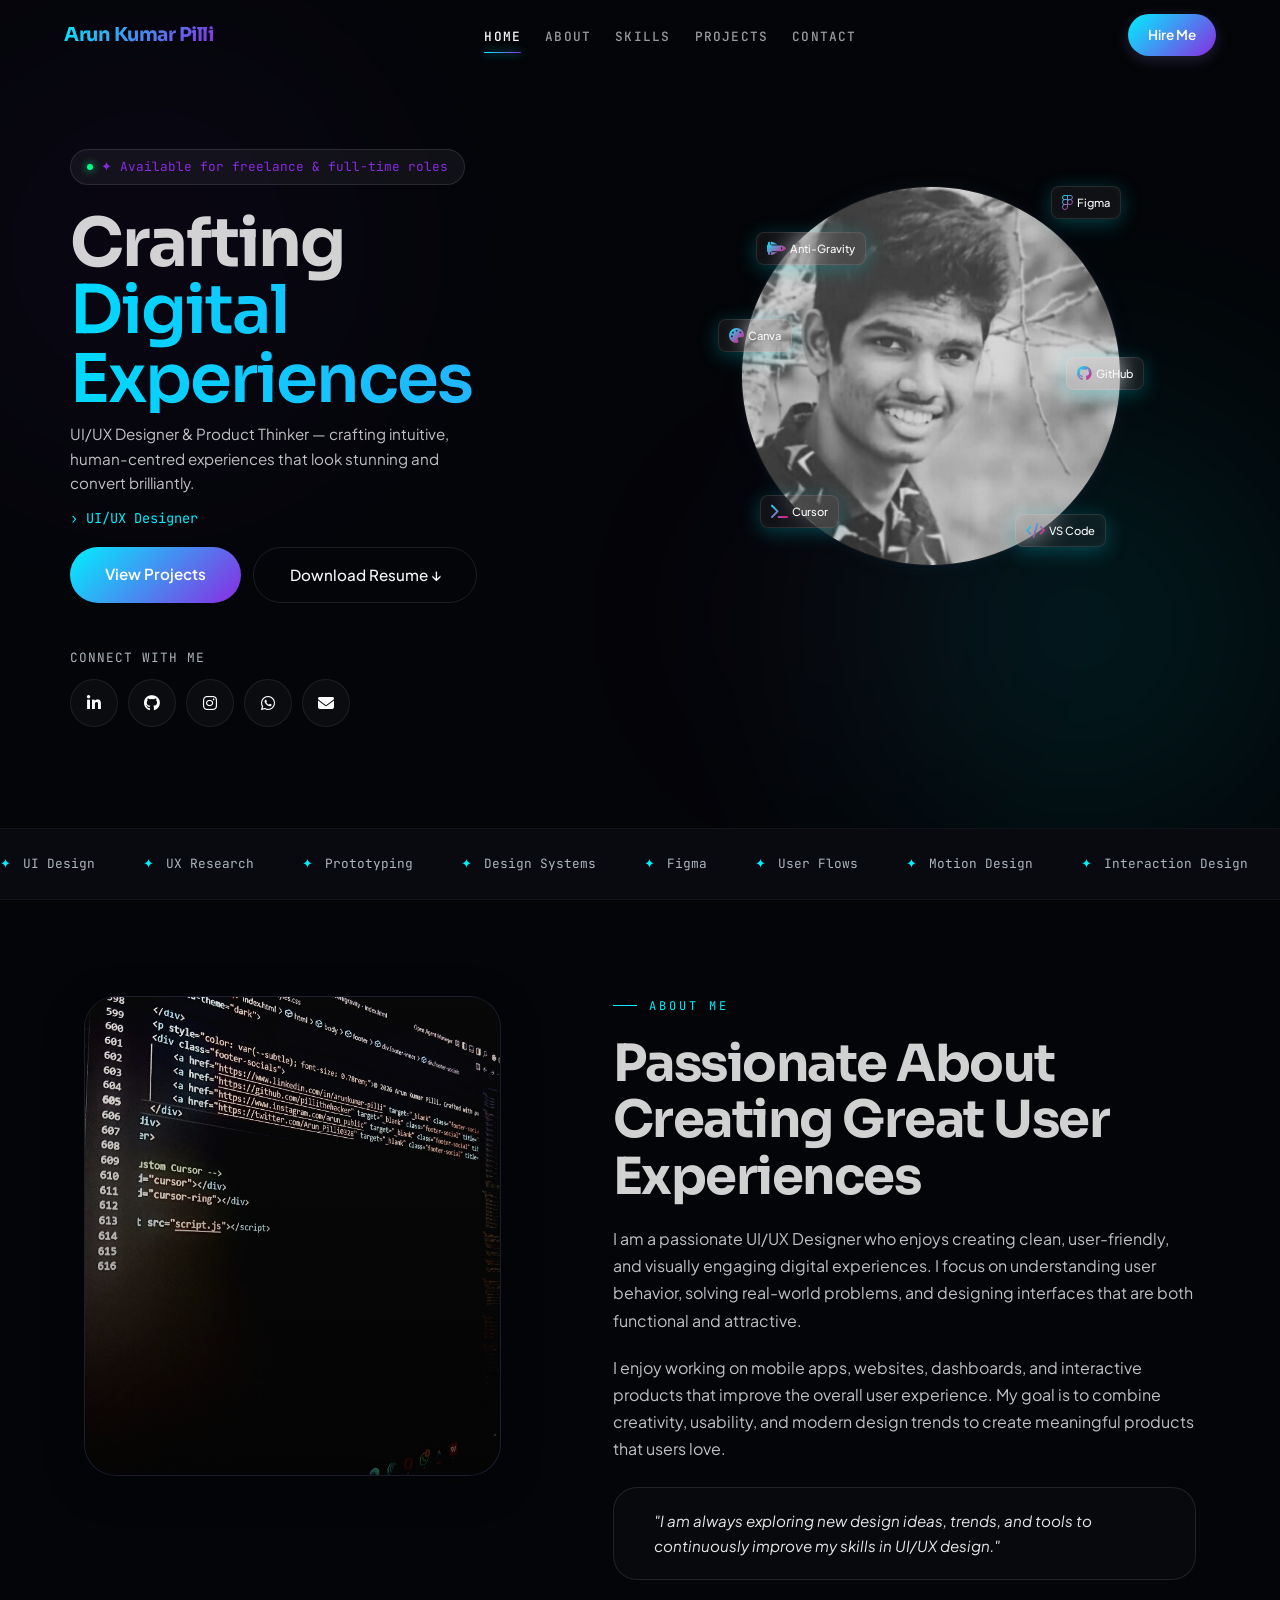
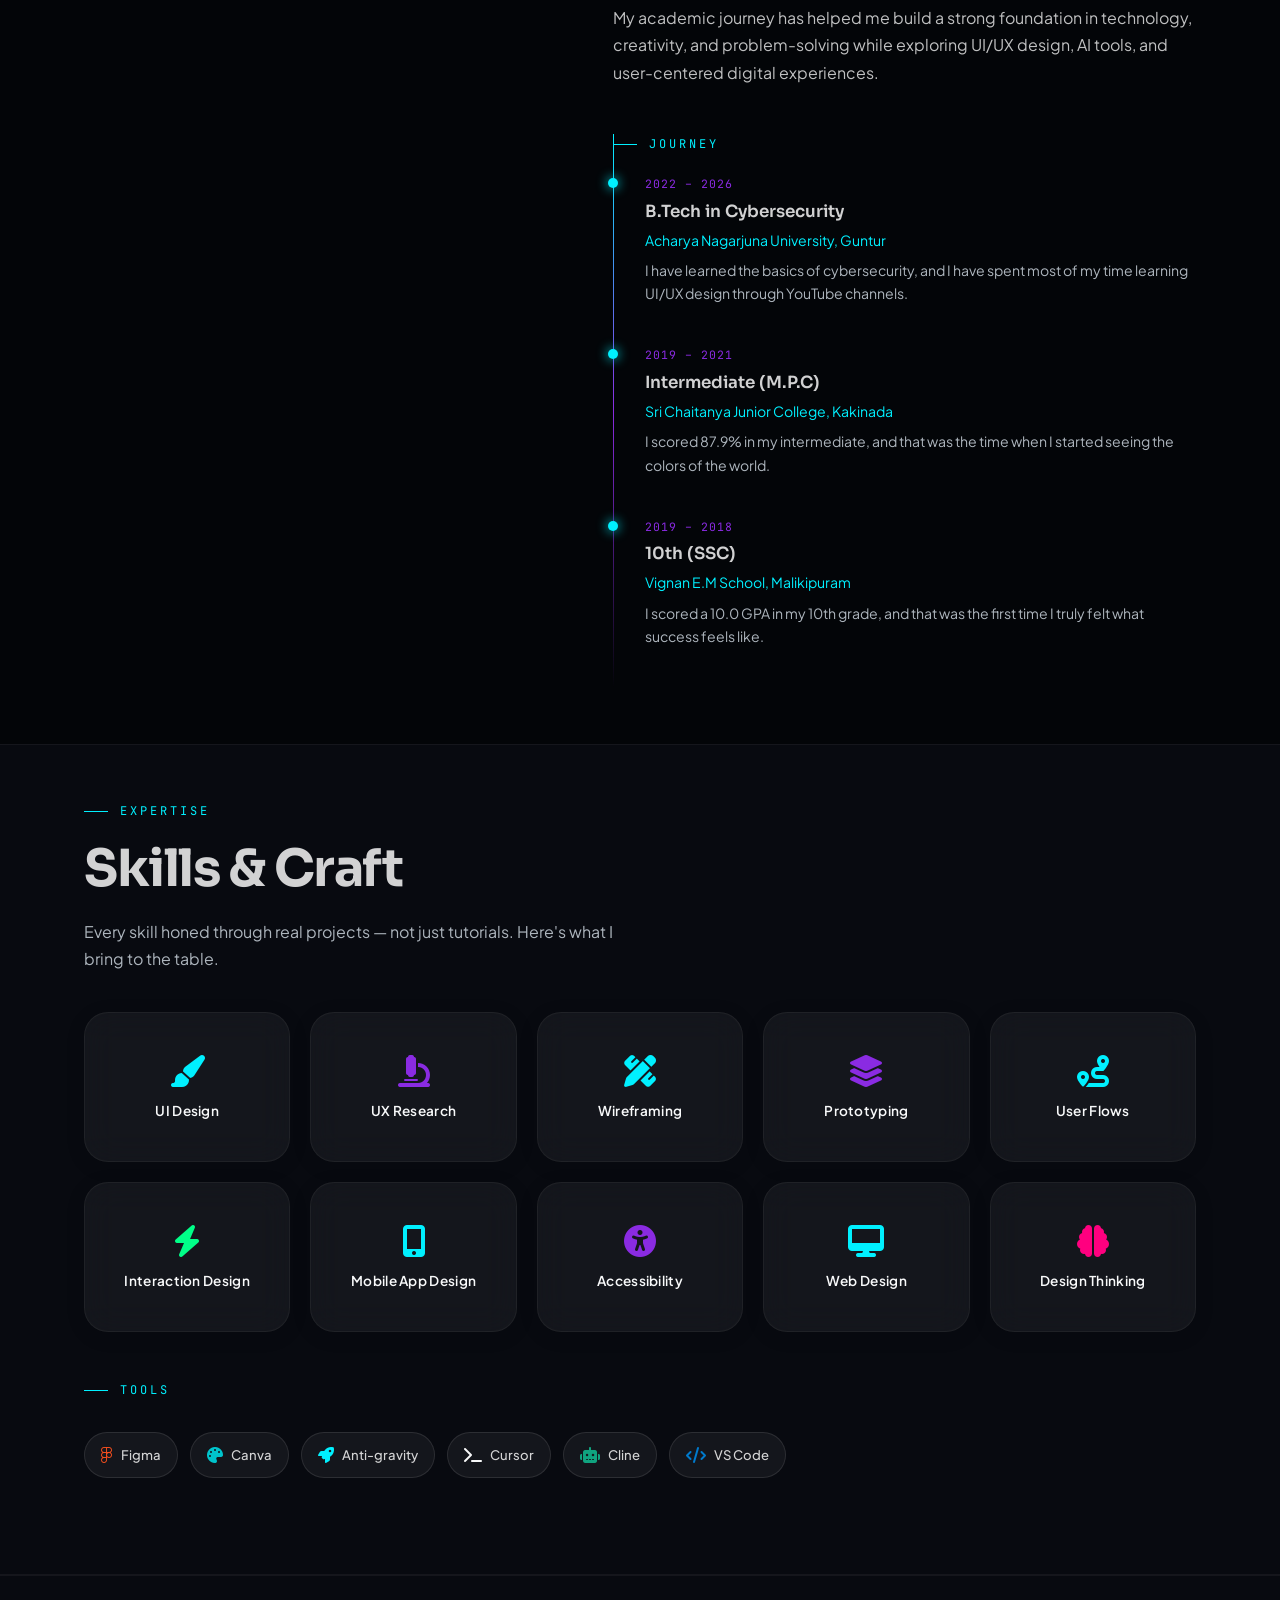
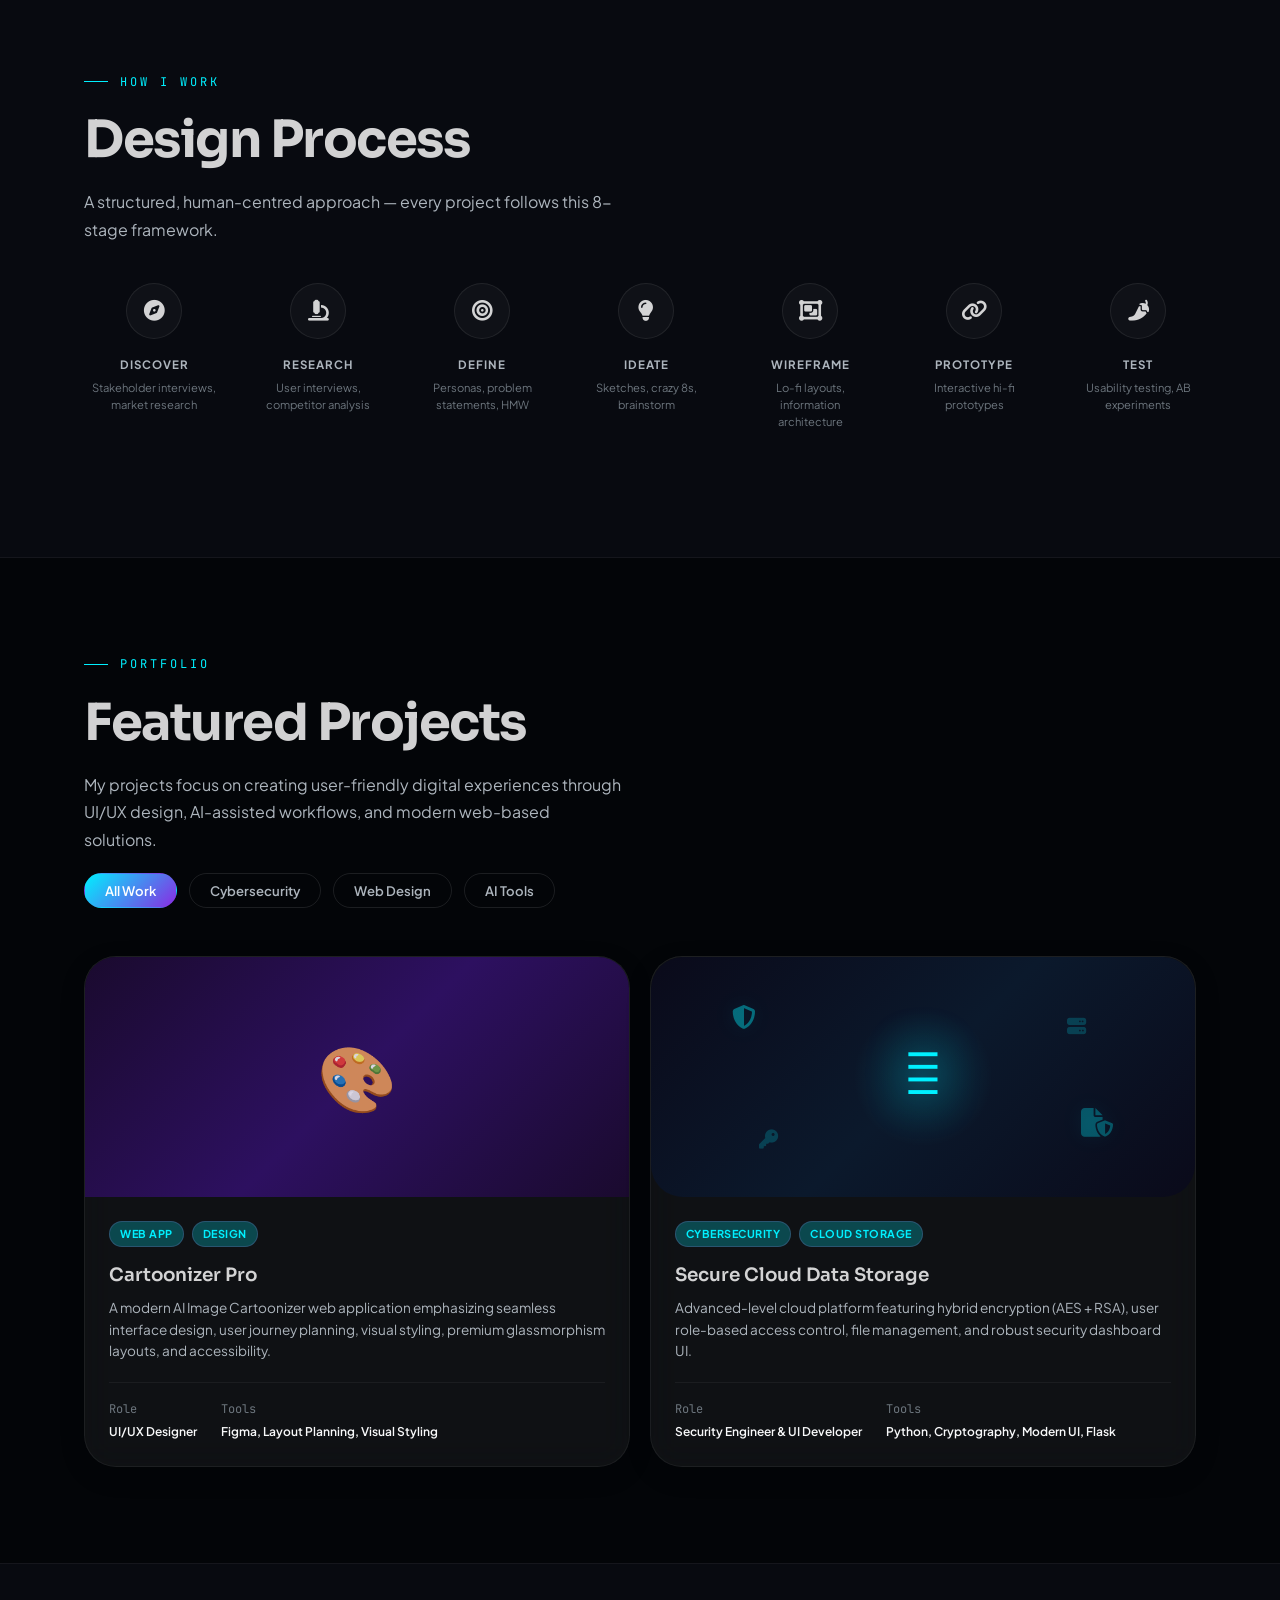
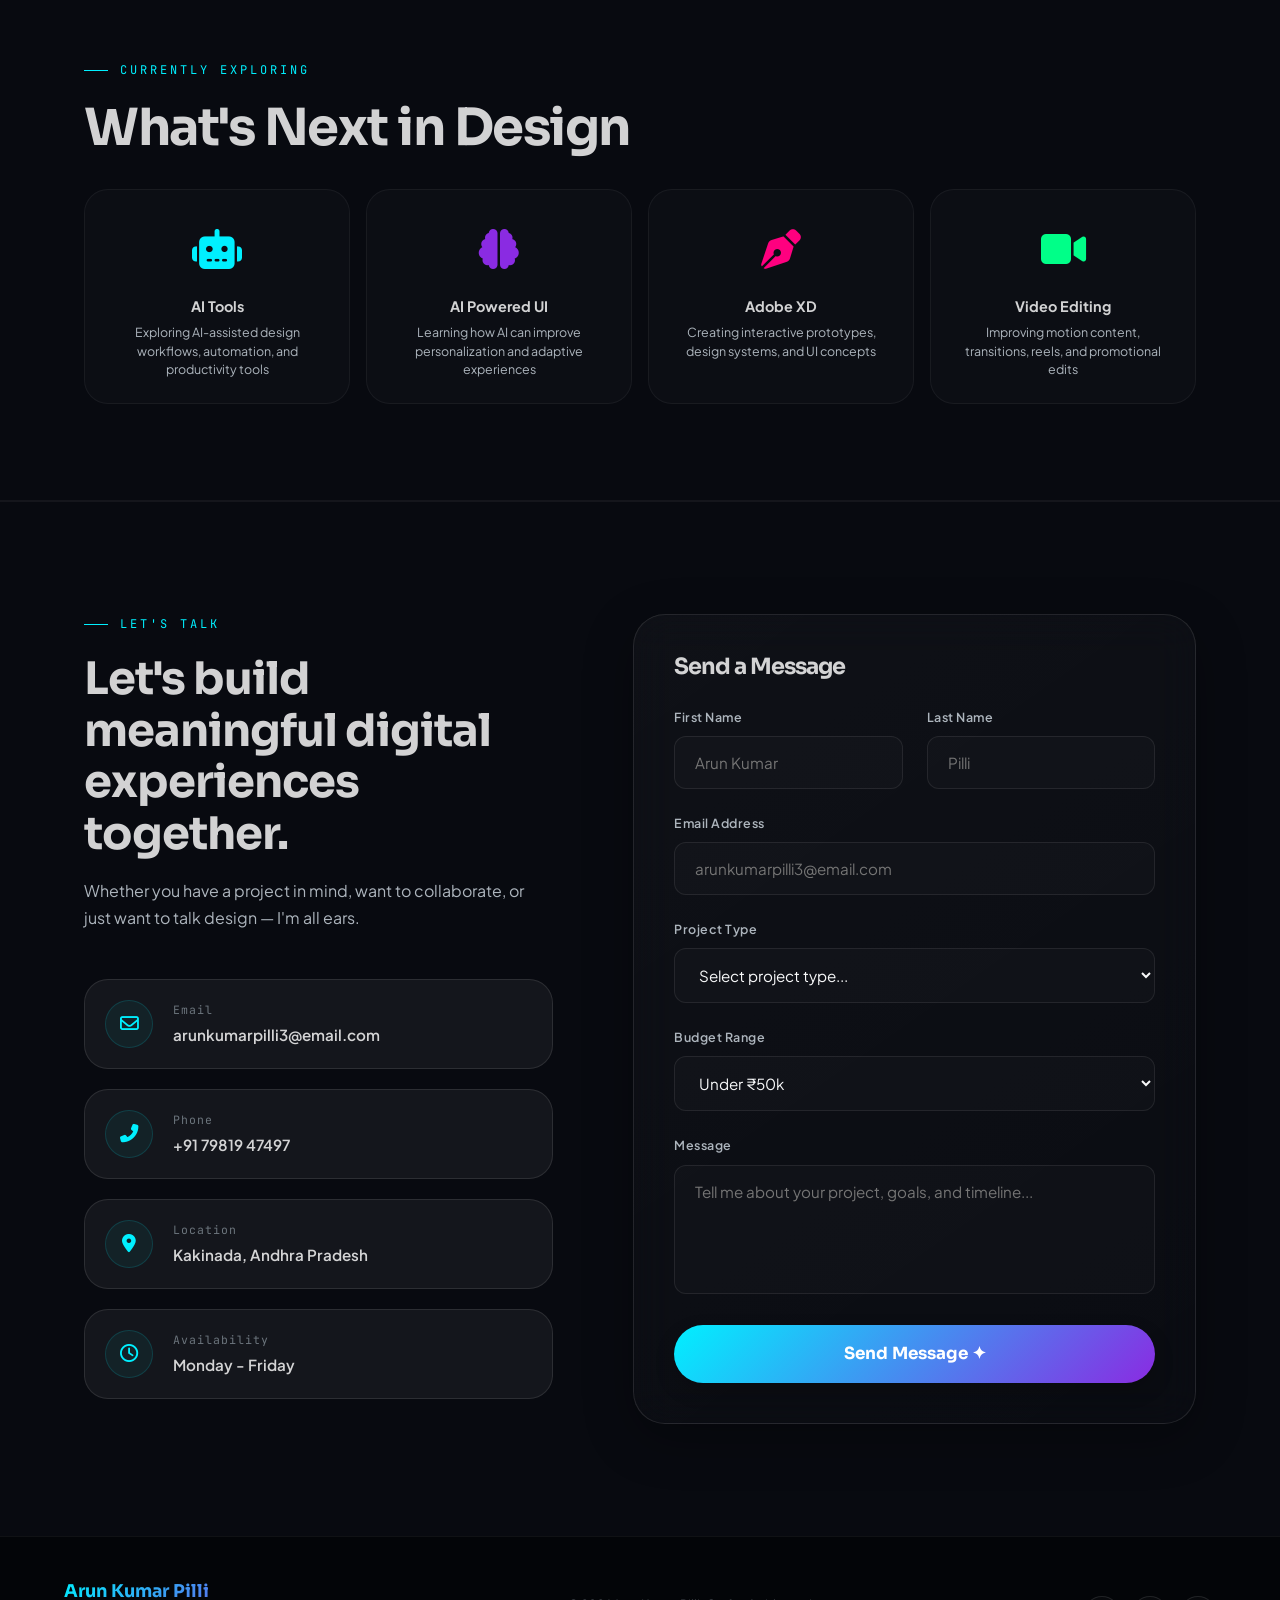
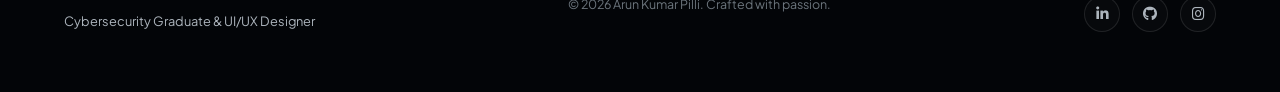
==== index.html @ bba7e8a7 "Updated portfolio mobile responsiveness" ====
<!DOCTYPE html>
<html lang="en" data-theme="dark">

<head>
    <meta charset="UTF-8">
    <meta name="viewport" content="width=device-width, initial-scale=1.0">
    <title>Arun Kumar Pilli — UI/UX Designer & Product Thinker</title>
    <link rel="preconnect" href="https://fonts.googleapis.com">
    <link rel="preconnect" href="https://fonts.gstatic.com" crossorigin>
    <link href="https://fonts.googleapis.com/css2?family=Plus+Jakarta+Sans:wght@300;400;500;600&family=JetBrains+Mono:wght@400;500;600&family=Sora:wght@400;500;600;700;800&display=swap" rel="stylesheet">
    <link rel="icon" type="image/svg+xml" href="data:image/svg+xml,<svg xmlns='http://www.w3.org/2000/svg' viewBox='0 0 100 100'><text y='80' font-family='sans-serif' font-size='80' font-weight='800' fill='%2300f0ff'>A</text></svg>">
    <link rel="stylesheet" href="https://cdnjs.cloudflare.com/ajax/libs/font-awesome/6.4.0/css/all.min.css">
    <link rel="stylesheet" href="styles.css">
</head>

<body>

    <!-- LOADER -->
    <div id="loader">
        <div
            style="font-family: var(--ff-head); font-size: 2.5rem; font-weight: 700; background: linear-gradient(135deg, #a78bfa, #06b6d4); -webkit-background-clip: text; -webkit-text-fill-color: transparent; background-clip: text;">
            AK</div>
        <div class="loader-bar">
            <div class="loader-fill"></div>
        </div>
        <div class="loader-text">Loading Portfolio...</div>
    </div>

    <!-- NAV -->
    <nav id="nav">
        <div class="nav-logo">Arun Kumar Pilli</div>
        <ul class="nav-links">
            <li><a href="#hero" class="active">Home</a></li>
            <li><a href="#about">About</a></li>
            <li><a href="#skills">Skills</a></li>
            <li><a href="#projects">Projects</a></li>
            <li><a href="#contact">Contact</a></li>
        </ul>
        <div class="nav-right">

            <a href="#contact" class="nav-hire">Hire Me</a>
            <div class="hamburger" id="hamburger" onclick="toggleMenu()">
                <span></span>
                <span></span>
                <span></span>
            </div>
        </div>
    </nav>

    <!-- MOBILE MENU -->
    <div class="mobile-menu" id="mobileMenu">
        <a href="#hero" onclick="toggleMenu()">Home</a>
        <a href="#about" onclick="toggleMenu()">About</a>
        <a href="#skills" onclick="toggleMenu()">Skills</a>
        <a href="#projects" onclick="toggleMenu()">Projects</a>
        <a href="#contact" onclick="toggleMenu()">Contact</a>
    </div>

    <!-- ════ HERO ════ -->
    <section class="hero" id="hero">
        <div class="hero-bg">
            <div class="blob blob1"></div>
            <div class="blob blob2"></div>
            <div class="blob blob3"></div>
            <div class="particles" id="particles"></div>
        </div>
        <div class="hero-inner">
            <div class="hero-text">
                <div class="hero-badge">✦ Available for freelance & full-time roles</div>
                <h1>
                    <div class="line"><span>Crafting</span></div>
                    <div class="line"><span class="grad-text">Digital Experiences</span></div>
                </h1>
                <p class="hero-sub">UI/UX Designer & Product Thinker — crafting intuitive, human-centred experiences
                    that look stunning and convert brilliantly.</p>
                <div class="type-wrap">› <span id="typed"></span></div>
                <div class="hero-btns">
                    <a href="#projects" class="btn-glow"><span>View Projects</span></a>
                    <a href="assets/images/resume.png" target="_blank" class="btn-outline">Download Resume ↓</a>
                </div>
            </div>
            <div class="hero-visual">
                <div class="hero-visual-container">
                    <div class="profile-circle">
                        <img src="assets/images/profile.jpeg" alt="Profile Image" class="profile-image">
                    </div>
                    <!-- Floating Icons -->
                    <div class="float-icon float-canva"><i class="fas fa-palette"></i> <span>Canva</span></div>
                    <div class="float-icon float-anti"><i class="fas fa-space-shuttle"></i> <span>Anti-Gravity</span></div>
                    <div class="float-icon float-vscode"><i class="fas fa-code"></i> <span>VS Code</span></div>
                    <div class="float-icon float-github"><i class="fab fa-github"></i> <span>GitHub</span></div>
                    <!-- Moved Figma/Cursor to bottom of visual tree to appear top level -->
                    <div class="float-icon float-figma"><i class="fab fa-figma"></i> <span>Figma</span></div>
                    <div class="float-icon float-cursor"><i class="fas fa-terminal"></i> <span>Cursor</span></div>
                </div>
            </div>
            <div class="social-section">
                <span class="social-label">Connect With Me</span>
                <div class="hero-socials">
                    <a href="https://www.linkedin.com/in/arunkumar-pilli" class="social-icon" target="_blank" data-tooltip="LinkedIn"><i class="fab fa-linkedin-in"></i></a>
                    <a href="https://github.com/pillithehacker" class="social-icon" target="_blank" data-tooltip="GitHub"><i class="fab fa-github"></i></a>
                    <a href="https://www.instagram.com/arun_public" class="social-icon" target="_blank" data-tooltip="Instagram"><i class="fab fa-instagram"></i></a>
                    <a href="https://wa.me/917981947497" class="social-icon" target="_blank" data-tooltip="WhatsApp"><i class="fab fa-whatsapp"></i></a>
                    <a href="mailto:arunkumarpilli3@email.com" class="social-icon" data-tooltip="Email"><i class="fas fa-envelope"></i></a>
                </div>
            </div>
        </div>
    </section>

    <!-- MARQUEE -->
    <div class="marquee-wrap">
        <div class="marquee-track">
            <div class="marquee-item"><span>✦</span> UI Design</div>
            <div class="marquee-item"><span>✦</span> UX Research</div>
            <div class="marquee-item"><span>✦</span> Prototyping</div>
            <div class="marquee-item"><span>✦</span> Design Systems</div>
            <div class="marquee-item"><span>✦</span> Figma</div>
            <div class="marquee-item"><span>✦</span> User Flows</div>
            <div class="marquee-item"><span>✦</span> Motion Design</div>
            <div class="marquee-item"><span>✦</span> Interaction Design</div>
            <div class="marquee-item"><span>✦</span> Accessibility</div>
            <div class="marquee-item"><span>✦</span> Mobile App Design</div>
            <div class="marquee-item"><span>✦</span> UI Design</div>
            <div class="marquee-item"><span>✦</span> UX Research</div>
            <div class="marquee-item"><span>✦</span> Prototyping</div>
            <div class="marquee-item"><span>✦</span> Design Systems</div>
            <div class="marquee-item"><span>✦</span> Figma</div>
            <div class="marquee-item"><span>✦</span> User Flows</div>
            <div class="marquee-item"><span>✦</span> Motion Design</div>
            <div class="marquee-item"><span>✦</span> Interaction Design</div>
            <div class="marquee-item"><span>✦</span> Accessibility</div>
            <div class="marquee-item"><span>✦</span> Mobile App Design</div>
        </div>
    </div>

    <!-- ════ ABOUT ════ -->
    <section id="about">
        <div class="section">
            <div class="about-grid reveal">
                <div class="about-image-card">
                    <img src="assets/images/profile-picture-2.jpeg" alt="Coding Workspace" class="about-profile-image">
                </div>
                <div class="about-content">
                    <div class="section-label">About Me</div>
                    <h2 class="section-title">Passionate About Creating Great User Experiences</h2>
                    <p class="about-text">I am a passionate UI/UX Designer who enjoys creating clean, user-friendly, and
                        visually engaging digital experiences. I focus on understanding user behavior, solving
                        real-world problems, and designing interfaces that are both functional and attractive.</p>
                    <p class="about-text">I enjoy working on mobile apps, websites, dashboards, and interactive products
                        that improve the overall user experience. My goal is to combine creativity, usability, and
                        modern design trends to create meaningful products that users love.</p>
                    <div class="philosophy-card">
                        <p>"I am always exploring new design ideas, trends, and tools to continuously improve my skills
                            in UI/UX design."</p>
                    </div>
                    <p class="about-text">My academic journey has helped me build a strong foundation in technology,
                        creativity, and problem-solving while exploring UI/UX design, AI tools, and user-centered
                        digital experiences.</p>

                    <div class="timeline reveal">
                        <div class="section-label" style="margin-top: 2.5rem">Journey</div>
                        <div class="tl-item">
                            <div class="tl-dot"></div>
                            <div class="tl-year">2022 – 2026</div>
                            <div class="tl-title">B.Tech in Cybersecurity</div>
                            <div class="tl-place">Acharya Nagarjuna University, Guntur</div>
                            <div class="tl-desc">I have learned the basics of cybersecurity, and I have spent most of my
                                time learning UI/UX design through YouTube channels.</div>
                        </div>
                        <div class="tl-item">
                            <div class="tl-dot"></div>
                            <div class="tl-year">2019 – 2021</div>
                            <div class="tl-title">Intermediate (M.P.C)</div>
                            <div class="tl-place">Sri Chaitanya Junior College, Kakinada</div>
                            <div class="tl-desc">I scored 87.9% in my intermediate, and that was the time when I started
                                seeing the colors of the world.</div>
                        </div>
                        <div class="tl-item">
                            <div class="tl-dot"></div>
                            <div class="tl-year">2019 – 2018</div>
                            <div class="tl-title">10th (SSC)</div>
                            <div class="tl-place">Vignan E.M School, Malikipuram</div>
                            <div class="tl-desc">I scored a 10.0 GPA in my 10th grade, and that was the first time I
                                truly felt what success feels like.</div>
                        </div>
                    </div>
                </div>
            </div>
        </div>
    </section>



    <!-- ════ SKILLS ════ -->
    <div class="skills-bg" id="skills">
        <div class="section">
            <div class="reveal">
                <div class="section-label">Expertise</div>
                <h2 class="section-title">Skills & Craft</h2>
                <p class="section-desc">Every skill honed through real projects — not just tutorials. Here's what I
                    bring to the table.</p>
            </div>
            <div class="skills-grid reveal">
                <div class="skill-card">
                    <div class="skill-icon"><i class="fas fa-paint-brush" style="color: var(--a1);"></i></div>
                    <div class="skill-name">UI Design</div>
                </div>
                <div class="skill-card">
                    <div class="skill-icon"><i class="fas fa-microscope" style="color: var(--a2);"></i></div>
                    <div class="skill-name">UX Research</div>
                </div>
                <div class="skill-card">
                    <div class="skill-icon"><i class="fas fa-pencil-ruler" style="color: var(--a1);"></i></div>
                    <div class="skill-name">Wireframing</div>
                </div>
                <div class="skill-card">
                    <div class="skill-icon"><i class="fas fa-layer-group" style="color: var(--a2);"></i></div>
                    <div class="skill-name">Prototyping</div>
                </div>
                <div class="skill-card">
                    <div class="skill-icon"><i class="fas fa-route" style="color: var(--a1);"></i></div>
                    <div class="skill-name">User Flows</div>
                </div>
                <div class="skill-card">
                    <div class="skill-icon"><i class="fas fa-bolt" style="color: var(--a4);"></i></div>
                    <div class="skill-name">Interaction Design</div>
                </div>
                <div class="skill-card">
                    <div class="skill-icon"><i class="fas fa-mobile-alt" style="color: var(--a1);"></i></div>
                    <div class="skill-name">Mobile App Design</div>
                </div>
                <div class="skill-card">
                    <div class="skill-icon"><i class="fas fa-universal-access" style="color: var(--a2);"></i></div>
                    <div class="skill-name">Accessibility</div>
                </div>
                <div class="skill-card">
                    <div class="skill-icon"><i class="fas fa-desktop" style="color: var(--a1);"></i></div>
                    <div class="skill-name">Web Design</div>
                </div>
                <div class="skill-card">
                    <div class="skill-icon"><i class="fas fa-brain" style="color: var(--a3);"></i></div>
                    <div class="skill-name">Design Thinking</div>
                </div>
            </div>

            <div class="reveal" style="margin-top: 3rem;">
                <div class="section-label">Tools</div>
                <div class="tools-grid">
                    <div class="tool-pill"><span class="tool-icon"><i class="fab fa-figma" style="color:#F24E1E;"></i></span> Figma</div>
                    <div class="tool-pill"><span class="tool-icon"><i class="fas fa-palette" style="color:#00C4CC;"></i></span> Canva</div>
                    <div class="tool-pill"><span class="tool-icon"><i class="fas fa-rocket" style="color:var(--a1);"></i></span> Anti-gravity</div>
                    <div class="tool-pill"><span class="tool-icon"><i class="fas fa-terminal" style="color:var(--text);"></i></span> Cursor</div>
                    <div class="tool-pill"><span class="tool-icon"><i class="fas fa-robot" style="color:#10a37f;"></i></span> Cline</div>
                    <div class="tool-pill"><span class="tool-icon"><i class="fas fa-code" style="color:#007ACC;"></i></span> VS Code</div>
                </div>
            </div>
        </div>
    </div>

    <!-- ════ PROCESS ════ -->
    <div style="background: var(--bg2); border-top: 1px solid var(--border); border-bottom: 1px solid var(--border);">
        <div class="section">
            <div class="reveal">
                <div class="section-label">How I Work</div>
                <h2 class="section-title">Design Process</h2>
                <p class="section-desc">A structured, human-centred approach — every project follows this 8-stage
                    framework.</p>
            </div>
            <div class="process-steps reveal">
                <div class="process-step">
                    <div class="step-num"><i class="fas fa-compass"></i></div>
                    <div class="step-label">Discover</div>
                    <div class="step-desc">Stakeholder interviews, market research</div>
                </div>
                <div class="process-step">
                    <div class="step-num"><i class="fas fa-microscope"></i></div>
                    <div class="step-label">Research</div>
                    <div class="step-desc">User interviews, competitor analysis</div>
                </div>
                <div class="process-step">
                    <div class="step-num"><i class="fas fa-bullseye"></i></div>
                    <div class="step-label">Define</div>
                    <div class="step-desc">Personas, problem statements, HMW</div>
                </div>
                <div class="process-step">
                    <div class="step-num"><i class="fas fa-lightbulb"></i></div>
                    <div class="step-label">Ideate</div>
                    <div class="step-desc">Sketches, crazy 8s, brainstorm</div>
                </div>
                <div class="process-step">
                    <div class="step-num"><i class="fas fa-object-group"></i></div>
                    <div class="step-label">Wireframe</div>
                    <div class="step-desc">Lo-fi layouts, information architecture</div>
                </div>
                <div class="process-step">
                    <div class="step-num"><i class="fas fa-link"></i></div>
                    <div class="step-label">Prototype</div>
                    <div class="step-desc">Interactive hi-fi prototypes</div>
                </div>
                <div class="process-step">
                    <div class="step-num"><i class="fas fa-shield-check" style="font-family: 'Font Awesome 6 Free'; font-weight: 900;">&#xf816;</i></div>
                    <div class="step-label">Test</div>
                    <div class="step-desc">Usability testing, AB experiments</div>
                </div>
                <div class="process-step">
                    <div class="step-num"><i class="fas fa-rocket"></i></div>
                    <div class="step-label">Deliver</div>
                    <div class="step-desc">Developer handoff, design QA</div>
                </div>
            </div>
        </div>
    </div>

    <!-- ════ PROJECTS ════ -->
    <section id="projects">
        <div class="section">
            <div class="reveal">
                <div class="section-label">Portfolio</div>
                <h2 class="section-title">Featured Projects</h2>
                <p class="section-desc">My projects focus on creating user-friendly digital experiences through UI/UX
                    design, AI-assisted workflows, and modern web-based solutions.</p>
            </div>
            <div class="projects-filter reveal">
                <button class="filter-btn active" onclick="filterProj(this,'all')">All Work</button>
                <button class="filter-btn" onclick="filterProj(this,'cybersecurity')">Cybersecurity</button>
                <button class="filter-btn" onclick="filterProj(this,'web')">Web Design</button>
                <button class="filter-btn" onclick="filterProj(this,'ai')">AI Tools</button>
            </div>
            <div class="projects-masonry reveal">
                <!-- Cartoonizer Pro -->
                <div class="proj-card col-6" data-cat="ai">
                    <div class="proj-thumb">
                        <div class="proj-thumb-bg" style="background: linear-gradient(135deg, #1a0a2e, #2d1060, #1a0a2e)">🎨</div>
                        <div class="proj-overlay">
                            <div class="proj-overlay-btns">
                                <a href="https://cartoonizer-pro.vercel.app" target="_blank" class="proj-overlay-btn">Live Demo ↗</a>
                                <a href="https://github.com/pillithehacker/cartoonizer-pro" target="_blank" class="proj-overlay-btn"><i class="fab fa-github"></i> GitHub Repo</a>
                            </div>
                        </div>
                    </div>
                    <div class="proj-body">
                        <div class="proj-cats"><span class="proj-cat">Web App</span><span class="proj-cat">Design</span></div>
                        <div class="proj-title">Cartoonizer Pro</div>
                        <p class="proj-desc">A modern AI Image Cartoonizer web application emphasizing seamless interface design, user journey planning, visual styling, premium glassmorphism layouts, and accessibility.</p>
                        <div class="proj-meta">
                            <div class="proj-meta-item"><span>Role</span><strong>UI/UX Designer</strong></div>
                            <div class="proj-meta-item"><span>Tools</span><strong>Figma, Layout Planning, Visual Styling</strong></div>
                        </div>
                    </div>
                </div>

                <!-- Secure Cloud Data Storage -->
                <div class="proj-card col-6" data-cat="cybersecurity">
                    <div class="proj-thumb">
                        <div class="proj-thumb-bg" style="background: linear-gradient(135deg, #0a0a1a, #0b192c, #0a0a1a); padding: 1.5rem; display: flex; align-items: center; justify-content: center; position: relative; overflow: hidden; border-radius: var(--rL);">
                            <div style="position: relative; z-index: 2; font-size: 3.5rem; color: #00f0ff; filter: drop-shadow(0 0 20px rgba(0, 240, 255, 0.5)); transform: translateY(-5px);"><i class="fas fa-cloud-lock" style="font-family: 'Font Awesome 6 Free'; font-weight: 900;"></i>&#xf023;</div>
                            <i class="fas fa-shield-halved" style="position: absolute; top: 20%; left: 15%; font-size: 1.5rem; color: rgba(0, 240, 255, 0.4); filter: drop-shadow(0 0 10px rgba(0, 240, 255, 0.2));"></i>
                            <i class="fas fa-file-shield" style="position: absolute; bottom: 25%; right: 15%; font-size: 1.8rem; color: rgba(0, 240, 255, 0.3); filter: drop-shadow(0 0 10px rgba(0, 240, 255, 0.2));"></i>
                            <i class="fas fa-server" style="position: absolute; top: 25%; right: 20%; font-size: 1.2rem; color: rgba(0, 240, 255, 0.2);"></i>
                            <i class="fas fa-key" style="position: absolute; bottom: 20%; left: 20%; font-size: 1.2rem; color: rgba(0, 240, 255, 0.2);"></i>
                            <div style="position: absolute; width: 140px; height: 140px; background: radial-gradient(circle, rgba(0, 240, 255, 0.15), transparent 70%); border-radius: 50%; top: 50%; left: 50%; transform: translate(-50%, -50%);"></div>
                        </div>
                        <div class="proj-overlay">
                            <div class="proj-overlay-btns">
                                <a onclick="openSecureCloudModal()" class="proj-overlay-btn" style="cursor: pointer;">Case Study ↗</a>
                                <a href="https://github.com/pillithehacker/Secure-Cloud-Data-Storage-Using-Hybrid-Encryption" target="_blank" class="proj-overlay-btn"><i class="fab fa-github"></i> GitHub Repo</a>
                            </div>
                        </div>
                    </div>
                    <div class="proj-body">
                        <div class="proj-cats"><span class="proj-cat">Cybersecurity</span><span class="proj-cat">Cloud Storage</span></div>
                        <div class="proj-title">Secure Cloud Data Storage</div>
                        <p class="proj-desc">Advanced-level cloud platform featuring hybrid encryption (AES + RSA), user role-based access control, file management, and robust security dashboard UI.</p>
                        <div class="proj-meta">
                            <div class="proj-meta-item"><span>Role</span><strong>Security Engineer & UI Developer</strong></div>
                            <div class="proj-meta-item"><span>Tools</span><strong>Python, Cryptography, Modern UI, Flask</strong></div>
                        </div>
                    </div>
                </div>
            </div>
        </div>
    </section>









    <!-- ════ CURRENTLY EXPLORING ════ -->
    <div style="background: var(--bg2); border-top: 1px solid var(--border); border-bottom: 1px solid var(--border);">
        <div class="section">
            <div class="reveal">
                <div class="section-label">Currently Exploring</div>
                <h2 class="section-title">What's Next in Design</h2>
            </div>
            <div class="exploring-grid reveal">
                <div class="explore-card">
                    <div class="explore-icon"><i class="fas fa-robot" style="color: var(--a1);"></i></div>
                    <div class="explore-title">AI Tools</div>
                    <div class="explore-desc">Exploring AI-assisted design workflows, automation, and productivity tools</div>
                </div>
                <div class="explore-card">
                    <div class="explore-icon"><i class="fas fa-brain" style="color: var(--a2);"></i></div>
                    <div class="explore-title">AI Powered UI</div>
                    <div class="explore-desc">Learning how AI can improve personalization and adaptive experiences</div>
                </div>
                <div class="explore-card">
                    <div class="explore-icon"><i class="fas fa-pen-nib" style="color: var(--a3);"></i></div>
                    <div class="explore-title">Adobe XD</div>
                    <div class="explore-desc">Creating interactive prototypes, design systems, and UI concepts</div>
                </div>
                <div class="explore-card">
                    <div class="explore-icon"><i class="fas fa-video" style="color: var(--a4);"></i></div>
                    <div class="explore-title">Video Editing</div>
                    <div class="explore-desc">Improving motion content, transitions, reels, and promotional edits</div>
                </div>
            </div>
        </div>
    </div>

    <!-- ════ CONTACT ════ -->
    <div class="contact-bg" id="contact">
        <div class="contact-inner">
            <div class="reveal">
                <div class="section-label">Let's Talk</div>
                <h2 class="contact-tagline">Let's build meaningful digital experiences together.</h2>
                <p class="contact-sub">Whether you have a project in mind, want to collaborate, or just want to talk
                    design — I'm all ears.</p>
                <div class="contact-item">
                    <div class="contact-icon-wrap"><i class="far fa-envelope"></i></div>
                    <div><span class="contact-item-label">Email</span>
                        <div class="contact-item-val">arunkumarpilli3@email.com</div>
                    </div>
                </div>
                <div class="contact-item">
                    <div class="contact-icon-wrap"><i class="fas fa-phone-alt"></i></div>
                    <div><span class="contact-item-label">Phone</span>
                        <div class="contact-item-val">+91 79819 47497</div>
                    </div>
                </div>
                <div class="contact-item">
                    <div class="contact-icon-wrap"><i class="fas fa-map-marker-alt"></i></div>
                    <div><span class="contact-item-label">Location</span>
                        <div class="contact-item-val">Kakinada, Andhra Pradesh</div>
                    </div>
                </div>
                <div class="contact-item">
                    <div class="contact-icon-wrap"><i class="far fa-clock"></i></div>
                    <div><span class="contact-item-label">Availability</span>
                        <div class="contact-item-val">Monday - Friday</div>
                    </div>
                </div>
            </div>
            <div class="contact-form-card reveal">
                <h3 style="font-family: var(--ff-head); font-weight: 700; font-size: 1.4rem; margin-bottom: 1.75rem;">
                    Send a Message</h3>
                <div class="form-row">
                    <div class="fg"><label>First Name</label><input type="text" placeholder="Arun Kumar"></div>
                    <div class="fg"><label>Last Name</label><input type="text" placeholder="Pilli"></div>
                </div>
                <div class="fg"><label>Email Address</label><input type="email" placeholder="arunkumarpilli3@email.com"></div>
                <div class="fg">
                    <label>Project Type</label>
                    <select>
                        <option>Select project type...</option>
                        <option>UI/UX Design</option>
                        <option>Web Application</option>
                        <option>Cybersecurity Analysis</option>
                        <option>Cloud Infrastructure</option>
                        <option>Other</option>
                    </select>
                </div>
                <div class="fg">
                    <label>Budget Range</label>
                    <select>
                        <option>Under ₹50k</option>
                        <option>₹50k – ₹1.5L</option>
                        <option>₹1.5L – ₹3L</option>
                        <option>₹3L+</option>
                    </select>
                </div>
                <div class="fg"><label>Message</label><textarea rows="5"
                        placeholder="Tell me about your project, goals, and timeline..."></textarea></div>
                <button class="submit-btn" onclick="handleSubmit(this)">Send Message ✦</button>
            </div>
        </div>
    </div>

    <!-- FOOTER -->
    <footer>
        <div class="footer-inner">
            <div>
                <div
                    style="font-family: var(--ff-head); font-size: 1.1rem; font-weight: 700; background: linear-gradient(135deg, var(--a1), var(--a2)); -webkit-background-clip: text; -webkit-text-fill-color: transparent; background-clip: text; margin-bottom: 4px;">
                    Arun Kumar Pilli</div>
                <p style="color: var(--muted); font-size: 0.8rem;">Cybersecurity Graduate & UI/UX Designer
                </p>
            </div>
            <p style="color: var(--subtle); font-size: 0.78rem;">© 2026 Arun Kumar Pilli. Crafted with passion.</p>
            <div class="footer-socials">
                <a href="https://www.linkedin.com/in/arunkumar-pilli" target="_blank" class="footer-social" title="LinkedIn"><i class="fab fa-linkedin-in"></i></a>
                <a href="https://github.com/pillithehacker" target="_blank" class="footer-social" title="GitHub"><i class="fab fa-github"></i></a>
                <a href="https://www.instagram.com/arun_public" target="_blank" class="footer-social" title="Instagram"><i class="fab fa-instagram"></i></a>
            </div>
        </div>
    </footer>

    <!-- ════ PROJECT MODAL ════ -->
    <div id="projectModal" class="modal-overlay" onclick="if(event.target === this) closeModal()">
        <div class="modal-content">
            <button class="modal-close" onclick="closeModal()">×</button>
            <div id="modalBody"></div>
        </div>
    </div>

    <!-- OS Native Cursor Kept Intact -->

    <script src="script.js"></script>
</body>

</html>
---- styles.css ----
/* ── RESET & ROOT ── */
*,before,after{box-sizing:border-box;margin:0;padding:0}
:root {
  --bg: #030508;
  --bg2: #080a10;
  --bg3: #0c101a;
  --bg4: #121826;
  --glass: rgba(255, 255, 255, 0.02);
  --glass2: rgba(255, 255, 255, 0.05);
  --border: rgba(255, 255, 255, 0.05);
  --border2: rgba(255, 255, 255, 0.10);
  --text: #f8f9fa;
  --muted: #adb5bd;
  --subtle: #6c757d;
  --a1: #00f0ff;
  --a2: #8a2be2;
  --a3: #ff007f;
  --a4: #00ff88;
  --glow1: rgba(0, 240, 255, 0.25);
  --glow2: rgba(138, 43, 226, 0.25);
  --r: 24px;
  --rL: 32px;
  --nav: 80px;
  --ff-head: 'Sora', sans-serif;
  --ff-body: 'Plus Jakarta Sans', sans-serif;
  --ff-mono: 'JetBrains Mono', monospace;
  --tr: 0.4s cubic-bezier(0.16, 1, 0.3, 1);
}
html{scroll-behavior:smooth;font-size:16px}
body{
  background:var(--bg);color:rgba(255,255,255,0.82);
  font-family:var(--ff-body);font-size:1rem;line-height:1.7;
  overflow-x:hidden;
}
h1, h2, h3, .section-title {
  font-family: var(--ff-head);
  font-weight: 700;
  letter-spacing: -1px;
  line-height: 1.05;
}
p {
  color: rgba(255,255,255,0.75);
  line-height: 1.7;
  margin-bottom: 1.25rem;
}
.section-label, .small-text, .tag-text {
  font-family: var(--ff-mono);
  letter-spacing: 1.2px;
  text-transform: uppercase;
}
a{color:inherit;text-decoration:none}
img{display:block;max-width:100%}
button{font-family:inherit;cursor:pointer}

/* ── OS CURSOR RESTORED ── */

/* ── LOADER ── */
#loader{position:fixed;inset:0;z-index:9000;background:var(--bg);display:flex;flex-direction:column;align-items:center;justify-content:center;gap:1.5rem;transition:opacity .6s,visibility .6s}
#loader.hide{opacity:0;visibility:hidden}
.loader-bar{width:200px;height:2px;background:var(--border2);border-radius:2px;overflow:hidden}
.loader-fill{height:100%;background:linear-gradient(90deg,var(--a1),var(--a2));border-radius:2px;animation:loadfill 1.8s ease forwards}
@keyframes loadfill{0%{width:0}100%{width:100%}}
.loader-text{font-family:var(--ff-mono);font-size:.75rem;color:var(--muted);letter-spacing:3px}

/* ── NAV ── */
nav{position:fixed;top:0;left:0;right:0;z-index:800;min-height:70px;display:flex;align-items:center;justify-content:space-between;padding:0 5vw;transition:background .5s ease,border .5s ease,box-shadow .5s ease,min-height .4s ease}
nav.scrolled{background:rgba(3,5,8,0.85);backdrop-filter:blur(12px);-webkit-backdrop-filter:blur(12px);border-bottom:1px solid rgba(255,255,255,0.05);box-shadow:0 10px 30px rgba(0,0,0,0.3);min-height:60px}
[data-theme=light] nav.scrolled{background:rgba(248,247,255,0.9);border-bottom:1px solid rgba(0,0,0,0.06)}
.nav-inner{max-width:1240px;width:100%;margin:0 auto;display:flex;align-items:center;justify-content:space-between;gap:2rem}
.nav-logo{font-family:var(--ff-head);font-size:1.2rem;font-weight:700;letter-spacing:-0.5px;background:linear-gradient(135deg,var(--a1),var(--a2));-webkit-background-clip:text;-webkit-text-fill-color:transparent;background-clip:text}
.nav-links{display:flex;gap:1.5rem;list-style:none}
.nav-links a{font-family:var(--ff-mono);font-size:.8rem;font-weight:500;text-transform:uppercase;letter-spacing:1.2px;color:rgba(255,255,255,0.6);transition:color var(--tr),transform .3s ease;position:relative;padding:.5rem 0}
.nav-links a:hover{color:var(--text)}
.nav-links a.active{color:var(--text)}
.nav-links a::after{content:'';position:absolute;bottom:0;left:50%;width:0;height:1.5px;background:linear-gradient(90deg,var(--a1),var(--a2));border-radius:2px;transition:width .4s ease,left .4s ease;box-shadow:0 0 8px var(--a1)}
.nav-links a:hover::after,.nav-links a.active::after{width:100%;left:0}
.nav-right{display:flex;align-items:center;gap:1.25rem}
.theme-toggle{width:40px;height:40px;border:1px solid var(--border2);border-radius:50%;background:var(--glass);display:flex;align-items:center;justify-content:center;font-size:1rem;transition:all var(--tr);cursor:pointer}
.theme-toggle:hover{background:var(--glass2);border-color:var(--a1);box-shadow:0 0 15px var(--glow1);transform:scale(1.05)}
.nav-hire{padding:.6rem 1.25rem;border-radius:100px;background:linear-gradient(135deg,var(--a1),var(--a2));color:#fff;font-weight:600;font-size:.85rem;cursor:pointer;transition:all var(--tr);box-shadow:0 4px 15px rgba(167,139,250,0.2)}
.nav-hire:hover{transform:translateY(-2px);box-shadow:0 6px 20px rgba(167,139,250,0.4);opacity:1}
.hamburger{display:none;flex-direction:column;gap:5px;padding:8px;cursor:pointer}
.hamburger span{display:block;width:22px;height:1.5px;background:var(--text);transition:all .3s}\n.hamburger.open span:nth-child(1) { transform: translateY(6.5px) rotate(45deg); }\n.hamburger.open span:nth-child(2) { opacity: 0; }\n.hamburger.open span:nth-child(3) { transform: translateY(-6.5px) rotate(-45deg); }

.hero{min-height:92vh;display:flex;align-items:center;justify-content:center;position:relative;overflow:hidden;padding:calc(var(--nav) + 1rem) 5vw 2rem;box-sizing:border-box}
.hero-bg{position:absolute;inset:0;pointer-events:none}
.blob{position:absolute;border-radius:50%;filter:blur(120px);opacity:.08;animation:blobFloat 12s ease-in-out infinite}
.blob1{width:700px;height:700px;top:-100px;left:-200px;background:radial-gradient(circle,var(--a2),transparent 70%)}
.blob2{width:600px;height:600px;bottom:-100px;right:-100px;background:radial-gradient(circle,var(--a1),transparent 70%);animation-delay:-4s;opacity:.15}
.blob3{width:400px;height:400px;top:50%;left:50%;background:radial-gradient(circle,var(--a3),transparent 70%);opacity:.05;animation-delay:-8s}
@keyframes blobFloat{0%,100%{transform:translate(0,0) scale(1) rotate(0deg)}33%{transform:translate(40px,-30px) scale(1.1) rotate(5deg)}66%{transform:translate(-30px,25px) scale(.95) rotate(-5deg)}}
.particles{position:absolute;inset:0;overflow:hidden;opacity:0.5}
.particle{position:absolute;width:2px;height:2px;background:var(--a1);border-radius:50%;opacity:0;animation:particleFly linear infinite}
@keyframes particleFly{0%{transform:translateY(100vh) translateX(0);opacity:0}10%{opacity:.2}90%{opacity:.1}100%{transform:translateY(-20px) translateX(100px);opacity:0}}
.hero-inner{position:relative;z-index:1;display:grid;grid-template-columns:1fr 1fr;gap:1.5rem;align-items:center;max-width:1140px;width:100%;margin:0 auto}
.hero-badge{display:inline-flex;align-items:center;gap:8px;background:var(--glass2);border:1px solid var(--border2);padding:6px 16px;border-radius:100px;font-size:.8rem;font-family:var(--ff-mono);color:var(--a2);margin-bottom:1.75rem}
.hero-badge:before{content:'';width:6px;height:6px;background:var(--a4);border-radius:50%;box-shadow:0 0 8px var(--a4);animation:ping 2s infinite}
@keyframes ping{0%,100%{opacity:1;transform:scale(1)}50%{opacity:.4;transform:scale(1.4)}}
.hero h1{font-family:var(--ff-head);display:flex;flex-direction:column;line-height:0.92;letter-spacing:-2px;max-width:600px;margin-bottom:0.5rem;text-align:left;align-items:flex-start}
.hero h1 .line{display:block;overflow:hidden;padding-bottom:0.12em;margin-bottom:-0.1em;width:100%;font-size:clamp(3.5rem, 6vw, 4.2rem);font-weight:700}
.hero h1 .line span{display:block;animation:slideUp .8s cubic-bezier(0.16,1,0.3,1) forwards;transform:translateY(110%)}
.hero h1 .line:nth-child(1) span{animation-delay:.1s}
.hero h1 .line:nth-child(2) span{animation-delay:.2s}
@keyframes slideUp{to{transform:translateY(0)}}
.grad-text{font-size:clamp(3.5rem, 6vw, 4.2rem);font-weight:600;line-height:1.02;background:linear-gradient(90deg,#00d9ff,#2ea8ff);-webkit-background-clip:text;-webkit-text-fill-color:transparent;background-clip:text}
.hero-sub{font-size:0.95rem;color:rgba(255,255,255,0.75);max-width:420px;margin-bottom:0.75rem;opacity:0;animation:fadeIn .8s .6s ease forwards;line-height:1.6;}
.type-wrap{font-family:var(--ff-mono);font-size:.85rem;color:var(--a1);margin-bottom:1rem;opacity:0;animation:fadeIn .8s .7s ease forwards}
#typed:after{content:'';animation:blink .7s infinite}
@keyframes blink{0%,100%{opacity:1}50%{opacity:0}}
.hero-btns{display:flex;gap:0.75rem;flex-wrap:nowrap;opacity:0;animation:fadeIn .8s .8s ease forwards}
.btn-glow{padding:.9rem 2.2rem;border-radius:100px;background:linear-gradient(135deg,var(--a1),var(--a2));color:#fff;font-weight:600;font-size:.95rem;cursor:pointer;border:none;position:relative;overflow:hidden;transition:transform var(--tr),box-shadow var(--tr)}
.btn-glow:after{content:'';position:absolute;inset:0;background:linear-gradient(135deg,var(--a2),var(--a1));opacity:0;transition:opacity .3s}
.btn-glow:hover{transform:translateY(-2px);box-shadow:0 12px 40px var(--glow1)}
.btn-glow:hover:after{opacity:1}
.btn-glow span{position:relative;z-index:1}
.btn-outline{padding:.9rem 2.2rem;border-radius:100px;background:transparent;color:var(--text);font-weight:500;font-size:.95rem;cursor:pointer;border:1px solid var(--border2);transition:all var(--tr)}
.btn-outline:hover{background:var(--glass2);border-color:var(--a1);box-shadow:0 0 20px var(--glow1)}
/* ── HERO SOCIALS ── */
.social-section {
    margin-top: 1.25rem;
    margin-bottom: 1rem;
    padding-top: 0;
    padding-bottom: 0;
    opacity: 0;
    animation: fadeIn 0.8s 0.9s ease forwards;
}

.social-label {
    font-family: var(--ff-mono);
    font-size: 0.8rem;
    color: var(--muted);
    letter-spacing: 1px;
    margin-bottom: 0.5rem;
    text-transform: uppercase;
    display: block;
}

.hero-socials {
    display: flex;
    align-items: center;
    justify-content: flex-start;
    gap: 10px;
    margin-top: 10px;
    flex-wrap: nowrap;
}

.social-icon {
    width: 48px;
    height: 48px;
    border-radius: 50%;
    display: flex;
    align-items: center;
    justify-content: center;
    background: rgba(255,255,255,0.03);
    border: 1px solid rgba(255,255,255,0.08);
    transition: all 0.3s ease;
    color: #ffffff;
    font-size: 16px;
    position: relative;
    z-index: 1;
}

.social-icon:hover {
    transform: translateY(-4px);
    border-color: rgba(0,255,255,0.4);
    box-shadow: 0 0 15px rgba(0,255,255,0.15);
    color: #00eaff;
}

/* Tooltip */
.social-icon[data-tooltip]::before {
    content: attr(data-tooltip);
    position: absolute;
    bottom: -35px;
    left: 50%;
    transform: translateX(-50%) scale(0.8);
    opacity: 0;
    background: rgba(10, 10, 20, 0.95);
    border: 1px solid rgba(255,255,255,0.1);
    color: #fff;
    padding: 6px 14px;
    border-radius: 6px;
    font-size: 0.75rem;
    font-family: var(--ff-mono);
    white-space: nowrap;
    pointer-events: none;
    transition: opacity 0.3s ease, transform 0.3s ease;
    box-shadow: 0 4px 15px rgba(0,0,0,0.4);
    z-index: 10;
}

.social-icon:hover::before {
    opacity: 1;
    transform: translateX(-50%) scale(1);
}
.hero-visual{position:relative;display:flex;align-items:center;justify-content:center;opacity:0;animation:fadeIn 1s .5s ease forwards}
.hero-visual-container { position: relative; display: flex; justify-content: center; align-items: center; width: 380px; height: 380px; }
.profile-circle {
    width: 380px;
    height: 380px;
    border-radius: 50%;
    overflow: hidden;
    position: relative;
    display: flex;
    align-items: center;
    justify-content: center;
    background: rgba(10, 10, 20, 0.4);
    border: 1px solid rgba(255,255,255,0.06);
    box-shadow:
        0 0 15px rgba(0,255,255,0.04),
        0 0 30px rgba(255,0,255,0.03);
    z-index: 10;
    animation: profileFloat 8s ease-in-out infinite;
}
@keyframes profileFloat {
    0%, 100% { transform: translateY(0); }
    50% { transform: translateY(-8px); }
}
.profile-image {
    width: 100%;
    height: 100%;
    object-fit: cover;
    object-position: center 10%;
    border-radius: 50%;
    transform: scale(1.05) translateY(0);
    z-index: 2;
    position: relative;
    transition: transform 0.5s ease;
}
.profile-circle:hover .profile-image { transform: scale(1.08) translateY(0); }
.profile-circle::before {
    content: "";
    position: absolute;
    inset: 0;
    border-radius: 50%;
    background: radial-gradient(circle at top, rgba(255,255,255,0.05), transparent 70%);
    z-index: 10;
    pointer-events: none;
}

.float-icon {
    position: absolute;
    background: var(--glass2);
    backdrop-filter: blur(12px);
    -webkit-backdrop-filter: blur(12px);
    border: 1px solid var(--border2);
    border-radius: 8px;
    padding: 6px 10px;
    display: flex;
    align-items: center;
    gap: 4px;
    font-size: 0.7rem;
    font-weight: 500;
    color: var(--text);
    box-shadow: 0 4px 20px var(--glow1), inset 0 0 8px rgba(255,255,255,0.03);
    animation: iconFloat 6s ease-in-out infinite;
    z-index: 20;
    transition: border-color 0.3s, box-shadow 0.3s, background 0.3s;
    cursor: default;
}
.float-icon i {
    font-size: 0.95rem;
    background: linear-gradient(135deg, var(--a1), var(--a3));
    -webkit-background-clip: text;
    -webkit-text-fill-color: transparent;
}
.float-icon:hover { border-color: var(--a1); box-shadow: 0 12px 40px var(--glow1), inset 0 0 15px rgba(255,255,255,0.1); }

@keyframes iconFloat { 0%, 100% { transform: translateY(0); } 50% { transform: translateY(-12px); } }

.float-figma { top: 0%; right: 0%; animation-delay: 0s; }
.float-canva { top: 35%; left: -6%; animation-delay: -1.5s; }
.float-cursor { bottom: 10%; left: 5%; animation-delay: -3.5s; }
.float-anti { top: 12%; left: 4%; animation-delay: -2s; }
.float-vscode { bottom: 5%; right: 4%; animation-delay: -0.5s; }
.float-github { top: 45%; right: -6%; animation-delay: -2.5s; }

@media(max-width: 1100px) {
    .profile-circle, .hero-visual-container { width: 340px; height: 340px; }
}

/* ── MARQUEE ── */
.marquee-wrap{background:var(--bg2);border-top:1px solid rgba(255,255,255,0.04);border-bottom:1px solid rgba(255,255,255,0.04);padding:1.5rem 0;overflow:hidden;position:relative}
.marquee-track{display:flex;gap:3rem;width:max-content;animation:marquee 20s linear infinite}
.marquee-track:hover{animation-play-state:paused}
@keyframes marquee{to{transform:translateX(-50%)}}
.marquee-item{display:flex;align-items:center;gap:0.75rem;font-family:var(--ff-mono);font-size:.8rem;color:var(--muted);white-space:nowrap}
.marquee-item span{color:var(--a1)}

/* ── SECTION SYSTEM ── */
.section{padding:7rem 5vw;max-width:1240px;margin:0 auto}
.section-full{padding:7rem 5vw}
.section-label{font-family:var(--ff-mono);font-size:.75rem;letter-spacing:3px;text-transform:uppercase;color:var(--a1);margin-bottom:1.25rem;display:flex;align-items:center;gap:.75rem}
.section-label:before{content:'';flex:none;width:24px;height:1px;background:var(--a1)}
.section-title{font-family:var(--ff-head);font-size:clamp(2rem,4vw,3.5rem);font-weight:700;letter-spacing:-1.5px;line-height:1.1;margin-bottom:1.25rem}
.section-desc{color:var(--muted);max-width:540px;font-size:1rem}

/* ── ABOUT ── */
#about .section { padding-bottom: 3.5rem; }
#skills .section { padding-top: 3.5rem; }
.about-grid{display:grid;grid-template-columns:1fr 1.4fr;gap:7rem;align-items:start}
.about-image-card {
    width: 100%;
    max-width: 460px;
    height: 480px;
    border-radius: 32px;
    overflow: hidden;
    position: sticky;
    top: calc(var(--nav) + 2rem);
    background: linear-gradient(145deg, rgba(12,12,30,0.95), rgba(20,20,45,0.85));
    border: 1px solid rgba(255,255,255,0.06);
    box-shadow: 0 10px 40px rgba(0,0,0,0.25);
}

.about-image-card::after {
    content: "";
    position: absolute;
    inset: 0;
    background: linear-gradient(
        to top,
        rgba(0,0,0,0.45),
        rgba(0,0,0,0.05)
    );
    pointer-events: none;
}

.about-profile-image {
    width: 100%;
    height: 100%;
    object-fit: cover;
    object-position: center;
    transition: transform 0.6s ease;
    filter: brightness(0.92) contrast(1.05);
}

.about-image-card:hover .about-profile-image {
    transform: scale(1.02);
}
.about-text p{color:var(--muted);margin-bottom:1.5rem;line-height:1.8;font-size:1.05rem}
.philosophy-card{background:var(--glass);border:1px solid var(--border2);border-radius:var(--r);padding:1.25rem;margin:1.5rem 0;position:relative;overflow:hidden}
.philosophy-card:before{content:'';font-family:var(--ff-head);font-size:4.5rem;color:var(--a1);opacity:.15;position:absolute;top:-5px;left:12px;line-height:1}
.philosophy-card p{color:rgba(255,255,255,0.9);font-size:0.95rem;font-style:italic;padding-left:1.25rem;position:relative;z-index:1;margin-bottom:0;}

/* TIMELINE ── */
.timeline{margin-top:3rem;position:relative}
.timeline:before{content:'';position:absolute;left:0;top:0;bottom:0;width:1px;background:linear-gradient(to bottom,var(--a1),var(--a2),transparent)}
.tl-item{padding-left:2rem;padding-bottom:2.5rem;position:relative}
.tl-dot{position:absolute;left:-5px;top:4px;width:10px;height:10px;border-radius:50%;background:var(--a1);box-shadow:0 0 12px var(--a1)}
.tl-year{font-family:var(--ff-mono);font-size:.72rem;color:var(--a2);margin-bottom:.25rem;letter-spacing:1px}
.tl-title{font-family:var(--ff-head);font-size:1.05rem;font-weight:600;margin-bottom:.15rem}
.tl-place{color:var(--a1);font-size:.88rem;margin-bottom:.4rem}
.tl-desc{color:var(--muted);font-size:.88rem;line-height:1.65}

/* ── SKILLS ── */
.skills-bg{background:var(--bg2);border-top:1px solid var(--border);border-bottom:1px solid var(--border)}
.skills-grid{display:grid;grid-template-columns:repeat(auto-fit,minmax(200px,1fr));grid-auto-rows:150px;gap:1.25rem;margin-top:2.5rem}
.bento-wide{grid-column:span 2}
.bento-tall{grid-row:span 2}
@media(max-width:768px){ .bento-wide{grid-column:span 1} .bento-tall{grid-row:span 1; height:150px;} }
.skill-card{display:flex;flex-direction:column;height:100%;justify-content:flex-start;align-items:center;justify-content:center;background:var(--glass2);backdrop-filter:blur(16px);-webkit-backdrop-filter:blur(16px);border:1px solid var(--border);border-radius:var(--r);padding:1.5rem;text-align:center;transition:all var(--tr);cursor:default;position:relative;overflow:hidden;box-shadow:0 4px 20px rgba(0,0,0,0.1);height:100%}
.skill-card:before{content:'';position:absolute;inset:0;background:linear-gradient(135deg,var(--glow1),transparent);opacity:0;transition:opacity var(--tr)}
.skill-card:hover{border-color:rgba(0,255,255,0.4);transform:translateY(-5px);box-shadow:0 8px 30px rgba(0,0,0,0.15)}
.skill-card:hover:before{opacity:0.6}
.skill-icon{font-size:2rem;margin-bottom:1rem;display:flex;align-items:center;justify-content:center}
.skill-name{font-size:.85rem;font-weight:600;color:var(--text);letter-spacing:0.3px;line-height:1.2}
.skill-level{width:100%;height:2px;background:var(--border2);border-radius:2px;margin-top:.75rem;overflow:hidden}
.skill-fill{height:100%;background:linear-gradient(90deg,var(--a1),var(--a2));border-radius:2px;transition:width 1.5s ease}
.tools-grid{display:flex;flex-wrap:wrap;gap:.75rem;margin-top:2rem}
.tool-pill{display:flex;align-items:center;gap:.5rem;background:var(--glass2);border:1px solid var(--border2);border-radius:100px;padding:.5rem 1rem;font-size:.82rem;font-weight:500;transition:all var(--tr)}
.tool-pill:hover{border-color:var(--a2);background:var(--glow2);transform:translateY(-2px)}
.tool-icon{font-size:1rem}

/* ── PROCESS ── */
.process-steps{display:flex;flex-wrap:nowrap;gap:1.5rem;margin-top:2rem;position:relative;overflow-x:auto;padding-bottom:1.5rem;scrollbar-width:thin;scrollbar-color:rgba(0,255,255,0.3) transparent;scroll-snap-type:x mandatory}
.process-steps::-webkit-scrollbar{height:6px}
.process-steps::-webkit-scrollbar-thumb{background:rgba(0,255,255,0.3);border-radius:10px}
.process-step{flex:0 0 calc(100% / 8 - 1.5rem);min-width:140px;display:flex;flex-direction:column;align-items:center;text-align:center;padding:.5rem;position:relative;scroll-snap-align:start}
.step-num{width:56px;height:56px;border-radius:50%;background:rgba(255,255,255,0.03);border:1px solid rgba(255,255,255,0.08);display:flex;align-items:center;justify-content:center;font-size:1.3rem;margin-bottom:1rem;transition:all var(--tr);position:relative;z-index:1}
.process-step:hover .step-num{border-color:rgba(0,255,255,0.3);background:rgba(0,255,255,0.05);box-shadow:0 0 15px rgba(0,255,255,0.1);transform:scale(1.05)}
.step-label{font-size:.72rem;font-weight:700;letter-spacing:1px;text-transform:uppercase;color:var(--muted);margin-bottom:.3rem}
.step-desc{font-size:.7rem;color:var(--subtle);line-height:1.5}

/* ── PROJECTS ── */
.projects-filter{display:flex;gap:.75rem;flex-wrap:wrap;margin-bottom:3rem}
.filter-btn{padding:.5rem 1.25rem;border-radius:100px;border:1px solid var(--border2);background:transparent;color:var(--muted);font-size:.82rem;font-weight:600;cursor:pointer;transition:all var(--tr);font-family:inherit}
.filter-btn.active,.filter-btn:hover{background:linear-gradient(135deg,var(--a1),var(--a2));color:#fff;border-color:transparent}
.projects-masonry{display:grid;grid-template-columns:repeat(12,1fr);gap:1.2rem}
.proj-card{display:flex;flex-direction:column;height:100%;justify-content:flex-start;background:var(--glass2);backdrop-filter:blur(16px);-webkit-backdrop-filter:blur(16px);border:1px solid rgba(255,255,255,0.06);border-radius:var(--rL);overflow:hidden;transition:all .4s cubic-bezier(0.16,1,0.3,1);cursor:pointer;position:relative;box-shadow:0 8px 24px rgba(0,0,0,0.2)}
.proj-card:hover{border-color:rgba(0,255,255,0.3);box-shadow:0 12px 32px rgba(0,0,0,0.3);transform:translateY(-4px) scale(1.01)}\n.proj-card.faded{opacity:0.2 !important;transform:scale(0.97) !important;pointer-events:none}
.proj-card.col-8{grid-column:span 8}
.proj-card.col-4{grid-column:span 4}
.proj-card.col-6{grid-column:span 6}
.proj-thumb{position:relative;overflow:hidden}
.proj-card.col-8 .proj-thumb{height:280px}
.proj-card.col-4 .proj-thumb{height:200px}
.proj-card.col-6 .proj-thumb{height:240px}
.proj-thumb-bg{width:100%;height:100%;display:flex;align-items:center;justify-content:center;font-size:4rem;transition:transform .6s ease}
.proj-card:hover .proj-thumb-bg{transform:scale(1.08)}
.proj-overlay{position:absolute;inset:0;background:linear-gradient(to bottom,transparent 50%,rgba(0,0,0,.75) 100%);opacity:0;transition:opacity .3s;display:flex;align-items:flex-end;padding:1.25rem}
.proj-card:hover .proj-overlay{opacity:1}
.proj-overlay-btns{display:flex;gap:.5rem}
.proj-overlay-btn{padding:.4rem 1rem;border-radius:8px;background:rgba(255,255,255,.1);backdrop-filter:blur(8px);border:1px solid rgba(255,255,255,.2);color:#fff;font-size:.75rem;font-weight:500;transition:all .3s ease;box-shadow:0 4px 10px rgba(0,0,0,0.2)}
.proj-overlay-btn:hover{background:rgba(255,255,255,.2);border-color:var(--a1);color:var(--a1);transform:translateY(-2px)}
.proj-body{padding:1.5rem}
.proj-cats{display:flex;gap:.5rem;flex-wrap:wrap;margin-bottom:.75rem}
.proj-cat{font-size:.68rem;font-weight:700;letter-spacing:.5px;text-transform:uppercase;padding:3px 10px;border-radius:100px;background:var(--glow1);color:var(--a1);border:1px solid rgba(167,139,250,.2)}
.proj-title{font-family:var(--ff-head);font-size:1.15rem;font-weight:600;margin-bottom:.4rem;transition:color .2s}
.proj-card:hover .proj-title{color:var(--a1)}
.proj-desc{color:var(--muted);font-size:.85rem;line-height:1.6;margin-bottom:1.25rem}
.proj-meta{display:flex;gap:1.5rem;padding-top:1rem;border-top:1px solid var(--border)}
.proj-meta-item{font-size:.75rem}
.proj-meta-item span{display:block;color:var(--subtle);margin-bottom:2px;font-family:var(--ff-mono)}
.proj-meta-item strong{color:var(--text);font-weight:600}
.proj-result{display:inline-flex;align-items:center;gap:.5rem;background:rgba(52,211,153,.1);border:1px solid rgba(52,211,153,.25);border-radius:100px;padding:4px 12px;font-size:.75rem;font-weight:600;color:var(--a4);margin-top:.75rem}



/* ── CASE STUDY ── */
.case-study{background:var(--bg2);border:1px solid var(--border);border-radius:var(--rL);overflow:hidden;margin-bottom:2rem}
.case-hero{height:320px;display:flex;align-items:center;justify-content:center;font-size:6rem;background:linear-gradient(135deg,var(--bg3),var(--bg4));position:relative;overflow:hidden}
.case-hero:after{content:'';position:absolute;inset:0;background:linear-gradient(to bottom,transparent,rgba(0,0,0,.5))}
.case-body{padding:2.5rem}
.case-meta{display:flex;gap:2rem;flex-wrap:wrap;margin-bottom:2rem;padding:1.25rem;background:var(--glass);border-radius:var(--r);border:1px solid var(--border)}
.case-meta-item{font-size:.82rem}
.case-meta-item span{display:block;color:var(--subtle);font-family:var(--ff-mono);font-size:.7rem;letter-spacing:1px;margin-bottom:4px}
.case-meta-item strong{color:var(--text)}
.case-process{display:grid;grid-template-columns:repeat(auto-fit,minmax(200px,1fr));gap:1rem;margin:2rem 0}
.case-step{background:var(--glass);border:1px solid var(--border);border-radius:var(--r);padding:1.25rem;border-left:3px solid var(--a1)}
.case-step h4{font-size:.9rem;font-weight:700;margin-bottom:.4rem}
.case-step p{color:var(--muted);font-size:.8rem;line-height:1.6}
.result-pills{display:flex;gap:.75rem;flex-wrap:wrap;margin-top:1.5rem}
.result-pill{background:rgba(52,211,153,.1);border:1px solid rgba(52,211,153,.25);border-radius:var(--r);padding:.75rem 1.25rem;font-size:.82rem}
.result-pill strong{display:block;color:var(--a4);font-size:1.3rem;font-family:var(--ff-head);font-weight:700;line-height:1}
.result-pill span{color:var(--muted);font-size:.75rem}

/* ── TESTIMONIALS ── */
.testimonials-grid{display:grid;grid-template-columns:repeat(auto-fit,minmax(300px,1fr));gap:1.5rem;margin-top:2.5rem}
.testi-card{display:flex;flex-direction:column;height:100%;justify-content:flex-start;background:var(--glass);border:1px solid var(--border);border-radius:var(--r);padding:2rem;transition:all var(--tr);position:relative;overflow:hidden}
.testi-card:before{content:'';font-family:var(--ff-head);font-size:6rem;color:var(--a1);opacity:.12;position:absolute;top:-16px;left:12px;line-height:1;pointer-events:none}
.testi-card:hover{border-color:var(--a1);box-shadow:0 16px 40px var(--glow1);transform:translateY(-4px)}
.stars{color:#f59e0b;font-size:.9rem;margin-bottom:1rem;letter-spacing:2px}
.testi-text{color:var(--muted);font-size:.92rem;line-height:1.8;margin-bottom:1.5rem;position:relative;z-index:1}
.testi-author{display:flex;align-items:center;gap:.75rem}
.testi-avatar{width:44px;height:44px;border-radius:50%;background:linear-gradient(135deg,var(--a1),var(--a2));display:flex;align-items:center;justify-content:center;font-weight:700;font-size:.85rem;color:#fff;flex-shrink:0}
.testi-name{font-weight:700;font-size:.9rem}
.testi-role{color:var(--muted);font-size:.78rem}

/* ── ACHIEVEMENTS ── */
.achieve-grid{display:grid;grid-template-columns:repeat(auto-fit,minmax(220px,1fr));gap:1rem;margin-top:2rem}
.achieve-card{display:flex;flex-direction:column;height:100%;justify-content:flex-start;background:var(--glass);border:1px solid var(--border);border-radius:var(--r);padding:1.5rem;transition:all var(--tr)}
.achieve-card:hover{border-color:var(--a3);box-shadow:0 12px 30px rgba(244,114,182,.1);transform:translateY(-3px)}
.achieve-icon{font-size:2rem;margin-bottom:.75rem}
.achieve-title{font-weight:700;font-size:.95rem;margin-bottom:.25rem}
.achieve-sub{color:var(--muted);font-size:.8rem}

/* ── BLOG ── */
.blog-grid{display:grid;grid-template-columns:repeat(auto-fit,minmax(300px,1fr));gap:1.5rem;margin-top:2.5rem}
.blog-card{display:flex;flex-direction:column;height:100%;justify-content:flex-start;background:var(--glass);border:1px solid var(--border);border-radius:var(--r);overflow:hidden;transition:all var(--tr)}
.blog-card:hover{border-color:var(--a2);transform:translateY(-4px);box-shadow:0 16px 40px var(--glow2)}
.blog-thumb{height:160px;display:flex;align-items:center;justify-content:center;font-size:3rem;background:linear-gradient(135deg,var(--bg3),var(--bg4))}
.blog-body{padding:1.5rem}
.blog-tag{font-size:.72rem;font-weight:700;letter-spacing:.5px;text-transform:uppercase;color:var(--a2);margin-bottom:.75rem;font-family:var(--ff-mono)}
.blog-title{font-family:var(--ff-head);font-size:1.1rem;font-weight:600;line-height:1.3;margin-bottom:.5rem;transition:color .2s}
.blog-card:hover .blog-title{color:var(--a2)}
.blog-meta{display:flex;gap:1rem;margin-top:.75rem;padding-top:.75rem;border-top:1px solid var(--border);font-size:.75rem;color:var(--muted)}
.blog-read{color:var(--a2);font-weight:600;font-size:.82rem;display:inline-flex;align-items:center;gap:4px;margin-top:1rem;transition:gap .2s}
.blog-card:hover .blog-read{gap:8px}

/* ── EXPLORING ── */
.exploring-grid{display:grid;grid-template-columns:repeat(auto-fit,minmax(180px,1fr));gap:1rem;margin-top:2rem}
.explore-card{display:flex;flex-direction:column;height:100%;justify-content:flex-start;background:var(--glass);border:1px solid var(--border);border-radius:var(--r);padding:1.5rem;text-align:center;transition:all var(--tr)}
.explore-card:hover{border-color:var(--a3);transform:translateY(-4px)}
.explore-icon{font-size:2.5rem;margin-bottom:.75rem}
.explore-title{font-weight:700;font-size:.9rem;margin-bottom:.3rem}
.explore-desc{color:var(--muted);font-size:.78rem;line-height:1.5}

/* ── CONTACT ── */
.contact-bg{background:var(--bg2);border-top:1px solid var(--border)}
.contact-inner{max-width:1240px;margin:0 auto;padding:7rem 5vw;display:grid;grid-template-columns:1fr 1.2fr;gap:5rem;align-items:start}
.contact-tagline{font-family:var(--ff-head);font-size:clamp(1.8rem,3.5vw,2.8rem);font-weight:700;letter-spacing:-1px;margin-bottom:1rem;line-height:1.15}
.contact-sub{color:var(--muted);margin-bottom:3rem;font-size:1rem}
.contact-item{display:flex;align-items:center;gap:1.25rem;margin-bottom:1.25rem;background:var(--glass2);border:1px solid var(--border2);padding:1.25rem;border-radius:var(--r);transition:all var(--tr)}
.contact-item:hover{transform:translateX(10px);border-color:rgba(0,240,255,0.3);box-shadow:0 8px 30px rgba(0,0,0,0.3);background:rgba(255,255,255,0.06)}
.contact-item-label{font-size:.72rem;color:var(--subtle);font-family:var(--ff-mono);letter-spacing:1px;display:block;margin-bottom:2px}
.contact-item-val{font-weight:600;font-size:.95rem}
.contact-icon-wrap{width:48px;height:48px;border-radius:50%;background:rgba(0,240,255,0.05);border:1px solid rgba(0,240,255,0.15);display:flex;align-items:center;justify-content:center;font-size:1.15rem;color:var(--a1);flex-shrink:0;transition:all var(--tr)}
.contact-item:hover .contact-icon-wrap{background:var(--glow1);box-shadow:0 0 15px var(--glow1);color:#fff;transform:scale(1.1)}
.contact-form-card{background:linear-gradient(145deg,rgba(255,255,255,0.03),rgba(255,255,255,0.01));border:1px solid var(--border2);border-radius:var(--rL);padding:2.5rem;backdrop-filter:blur(20px);box-shadow:0 15px 50px rgba(0,0,0,0.3)}
.form-row{display:grid;grid-template-columns:1fr 1fr;gap:1.5rem}
.fg{margin-bottom:1.5rem;position:relative}
.fg label{display:block;font-size:.78rem;color:var(--muted);font-weight:600;margin-bottom:.5rem;letter-spacing:.5px;transition:color .3s ease}
.fg:focus-within label{color:var(--a1)}
.fg input,.fg textarea,.fg select{width:100%;background:rgba(255,255,255,0.02);border:1px solid rgba(255,255,255,0.08);border-radius:12px;padding:1rem 1.25rem;color:var(--text);font-family:var(--ff-body);font-size:.95rem;outline:none;transition:all .3s cubic-bezier(0.16,1,0.3,1);resize:none}
.fg input:hover,.fg textarea:hover,.fg select:hover{background:rgba(255,255,255,0.05)}
.fg input:focus,.fg textarea:focus,.fg select:focus{border-color:var(--a1);background:rgba(0,240,255,0.03);box-shadow:0 0 0 4px rgba(0,240,255,0.1);transform:translateY(-2px)}
.fg select option{background:var(--bg2)}
.submit-btn{width:100%;padding:1.15rem;border-radius:100px;background:linear-gradient(135deg,var(--a1),var(--a2));color:#fff;font-family:var(--ff-head);font-weight:700;font-size:1.05rem;border:none;cursor:pointer;transition:all var(--tr);box-shadow:0 8px 20px rgba(0,0,0,0.2)}
.submit-btn:hover{box-shadow:0 15px 30px rgba(0,240,255,0.3);transform:translateY(-3px)}

/* ── FOOTER ── */
footer{border-top:1px solid var(--border);padding:2.5rem 5vw;max-width:none}
.footer-inner{max-width:1240px;margin:0 auto;display:flex;justify-content:space-between;align-items:center;flex-wrap:wrap;gap:1rem}
footer p{color:var(--muted);font-size:.82rem}
.footer-socials{display:flex;gap:.75rem}
.footer-social{width:36px;height:36px;border:1px solid var(--border2);border-radius:50%;display:flex;align-items:center;justify-content:center;font-size:.9rem;color:var(--muted);transition:all var(--tr);cursor:pointer;background:var(--glass)}
.footer-social:hover{border-color:var(--a1);color:var(--a1);transform:translateY(-2px);box-shadow:0 4px 15px var(--glow1)}
.footer-social i{line-height:1}

/* ── SCROLL REVEAL ── */
.reveal{opacity:0;transform:translateY(30px);transition:opacity .8s ease,transform .8s ease}
.reveal.shown{opacity:1;transform:translateY(0)}

/* ── MOBILE NAV ── */
.mobile-menu{display:none;position:fixed;inset:0;z-index:700;background:rgba(10,10,20,0.95);backdrop-filter:blur(20px);flex-direction:column;align-items:center;justify-content:center;gap:2rem}
.mobile-menu.open{display:flex}
.mobile-menu a{font-family:var(--ff-head);font-size:2.5rem;font-weight:700;color:var(--text);transition:color .2s,transform .3s ease}
.mobile-menu a:hover{color:var(--a1);transform:scale(1.05)}

/* ── PROJECT IMAGE CARDS ── */
.project-image-container {
    width: 100%;
    height: 380px;
    overflow: hidden;
    border-radius: 24px;
    border: 1px solid rgba(255,255,255,0.08);
    background: rgba(255,255,255,0.03);
    box-shadow: 0 12px 40px rgba(0,0,0,0.35);
    margin-top: 20px;
    position: relative;
}

.project-image-container::before {
    content: "Image Loading / Missing";
    position: absolute;
    inset: 0;
    display: flex;
    align-items: center;
    justify-content: center;
    color: var(--muted);
    font-family: var(--ff-head);
    font-size: 1rem;
    z-index: 1;
}

.project-image-container img {
    position: relative;
    z-index: 2;
    width: 100%;
    height: 100%;
    object-fit: cover;
    transition: transform 0.5s ease;
    animation: fadeIn 0.8s ease-in-out;
}

.project-image-container:hover img {
    transform: scale(1.03);
}

@keyframes fadeIn {
    from { opacity: 0; }
    to { opacity: 1; }
}

/* ── PROJECT MODAL ── */
.modal-overlay {
    position: fixed;
    inset: 0;
    z-index: 9999;
    background: rgba(3, 5, 8, 0.85);
    backdrop-filter: blur(12px);
    -webkit-backdrop-filter: blur(12px);
    display: flex;
    align-items: center;
    justify-content: center;
    opacity: 0;
    visibility: hidden;
    transition: opacity 0.4s ease, visibility 0.4s ease;
    padding: 2rem 5vw;
}
.modal-overlay.open { opacity: 1; visibility: visible; }
.modal-content {
    background: var(--bg2);
    border: 1px solid var(--border2);
    border-radius: var(--rL);
    width: 100%;
    max-width: 900px;
    max-height: 90vh;
    overflow-y: auto;
    position: relative;
    padding: 3.5rem;
    box-shadow: 0 20px 60px rgba(0,0,0,0.5);
    transform: translateY(30px);
    transition: transform 0.4s cubic-bezier(0.16, 1, 0.3, 1);
    scrollbar-width: thin;
    scrollbar-color: var(--a1) transparent;
}
.modal-overlay.open .modal-content { transform: translateY(0); }
.modal-close {
    position: absolute;
    top: 1.5rem;
    right: 1.5rem;
    background: var(--glass2);
    border: 1px solid var(--border2);
    color: var(--text);
    width: 44px;
    height: 44px;
    border-radius: 50%;
    font-size: 1.5rem;
    display: flex;
    align-items: center;
    justify-content: center;
    cursor: pointer;
    transition: all var(--tr);
    z-index: 10;
}
.modal-close:hover {
    background: rgba(255,0,127,0.15);
    border-color: var(--a3);
    color: var(--a3);
    transform: rotate(90deg);
}
.modal-gallery { display: flex; flex-direction: column; gap: 3rem; margin-top: 2.5rem; }
.modal-gallery-item h4 { margin-bottom: 1rem; color: var(--text); font-size: 1.25rem; font-family: var(--ff-head); }
.modal-image-wrap {
    background: var(--glass2);
    padding: 1.25rem;
    border-radius: var(--rL);
    border: 1px solid var(--border2);
    box-shadow: 0 10px 30px rgba(0,0,0,0.2);
}
.modal-image-wrap img { width: 100%; border-radius: 12px; opacity: 0.9; }



/* ── STRICT RESPONSIVE STACK ── */

@media(max-width: 1440px) {
    .section, .section-full { padding: 6rem 5vw; }
}

@media(max-width: 1200px) {
    .section, .section-full { padding: 5rem 5vw; }
    .hero-inner { gap: 2rem; }
    .profile-circle, .hero-visual-container { width: 320px; height: 320px; }
}

@media(max-width: 992px) {
    .section, .section-full { padding: 4rem 5vw; }
    .hero-inner { grid-template-columns: 1fr; text-align: center; gap: 3rem; }
    .hero h1 { align-items: center; margin-left: auto; margin-right: auto; }
    .hero-sub { margin-left: auto; margin-right: auto; max-width: 500px; }
    .hero-btns { justify-content: center; margin-left: auto; margin-right: auto; flex-wrap: wrap; }
    .social-section { align-items: center; text-align: center; margin-left: auto; margin-right: auto; width: 100%; }
    .hero-socials { justify-content: center; flex-wrap: wrap; margin-left: auto; margin-right: auto; }
    .hero-visual { display: flex; order: 2; margin-top: 1rem; }
    .hero-badge { margin-left: auto; margin-right: auto; }
    .type-wrap { display: flex; justify-content: center; }

    .about-grid { grid-template-columns: 1fr; gap: 3rem; }
    .about-image-card { height: auto; position: relative; top: 0; min-height: 400px; max-width: 100%; }
    
    .contact-inner { grid-template-columns: 1fr; gap: 3rem; }
    
    .projects-masonry { grid-template-columns: 1fr 1fr; }
    .proj-card.col-8, .proj-card.col-4, .proj-card.col-6 { grid-column: span 2; }
    .proj-card:nth-child(2n).col-8 { grid-column: span 2; }
    
    .process-steps { grid-template-columns: repeat(4, 1fr); gap: 1.5rem; }
    .process-steps:before { display: none; }
}

@media(max-width: 768px) {
    .nav-links, .nav-hire { display: none; }
    .hamburger { display: flex; }
    
    .projects-masonry { grid-template-columns: 1fr; }
    .proj-card.col-8, .proj-card.col-4, .proj-card.col-6 { grid-column: span 1; }
    .proj-card:nth-child(2n).col-8 { grid-column: span 1; }
    
    .form-row { grid-template-columns: 1fr; }
    .process-steps { grid-template-columns: repeat(2, 1fr); padding-bottom: 0; }
    
    .modal-content { padding: 2rem 1.25rem; }
    .modal-gallery { gap: 2rem; }
    .project-image-container { height: 280px; }
    
    .skills-grid { grid-template-columns: repeat(auto-fit, minmax(150px, 1fr)); }
    .footer-inner { flex-direction: column; text-align: center; gap: 1.5rem; }
    .footer-socials { justify-content: center; }
}

@media(max-width: 576px) {
    .section, .section-full { padding: 3rem 5vw; }
    .hero h1 .line, .grad-text { font-size: clamp(2.5rem, 8vw, 3.2rem); }
    .hero h1 { line-height: 0.88; }
    .hero-sub { width: 100%; font-size: 0.85rem; max-width: 320px; line-height: 1.4; margin-bottom: 1rem; }
    
    .profile-circle, .hero-visual-container { width: 260px; height: 260px; }
    .float-icon { padding: 4px 6px; font-size: 0.65rem; }
    .float-icon i { font-size: 0.85rem; }
    /* Bring floating tags closer to the image to prevent overflow on mobile */
    .float-figma { top: 5%; right: 2%; } 
    .float-anti { top: 20%; left: 0%; }
    .float-cursor { bottom: 12%; left: 2%; }
    .float-vscode { bottom: 8%; right: 2%; }
    
    /* Hide some to cut clutter */
    .float-canva, .float-github { display: none; }
    
    .about-image-card { min-height: 300px; }
    .hero { padding: calc(var(--nav) + 1rem) 5vw 1rem; min-height: auto; }
    
    /* Skills - Force 2 per row */
    .skills-grid { grid-template-columns: 1fr 1fr; gap: 1rem; grid-auto-rows: 140px; }
    .skill-card { padding: 1rem; }
}

@media(max-width: 480px) {
    .hero h1 .line, .grad-text { font-size: clamp(2.2rem, 7.5vw, 2.8rem); line-height: 1.1; margin-bottom: 0; }
    .hero h1 { margin-bottom: 10px; }
    .hero-badge { font-size: 0.72rem; padding: 4px 12px; margin-bottom: 1rem; }

    .profile-circle, .hero-visual-container { width: 220px; height: 220px; }
    .hero-btns { flex-direction: column; width: 100%; gap: 10px; }
    .btn-glow, .btn-outline { width: 100%; text-align: center; font-size: 0.9rem; padding: 0.8rem; }
    
    /* Projects specific */
    .proj-card { box-shadow: 0 4px 15px rgba(0,0,0,0.2) !important; }
    .proj-card .proj-thumb { height: 160px !important; }
    .proj-cats { flex-wrap: wrap; }
    
    /* Contact Specific stacking */
    .contact-item { flex-direction: column; text-align: center; gap: 0.5rem; justify-content: center; padding: 1rem; }
    .contact-icon-wrap { margin: 0 auto; }
}
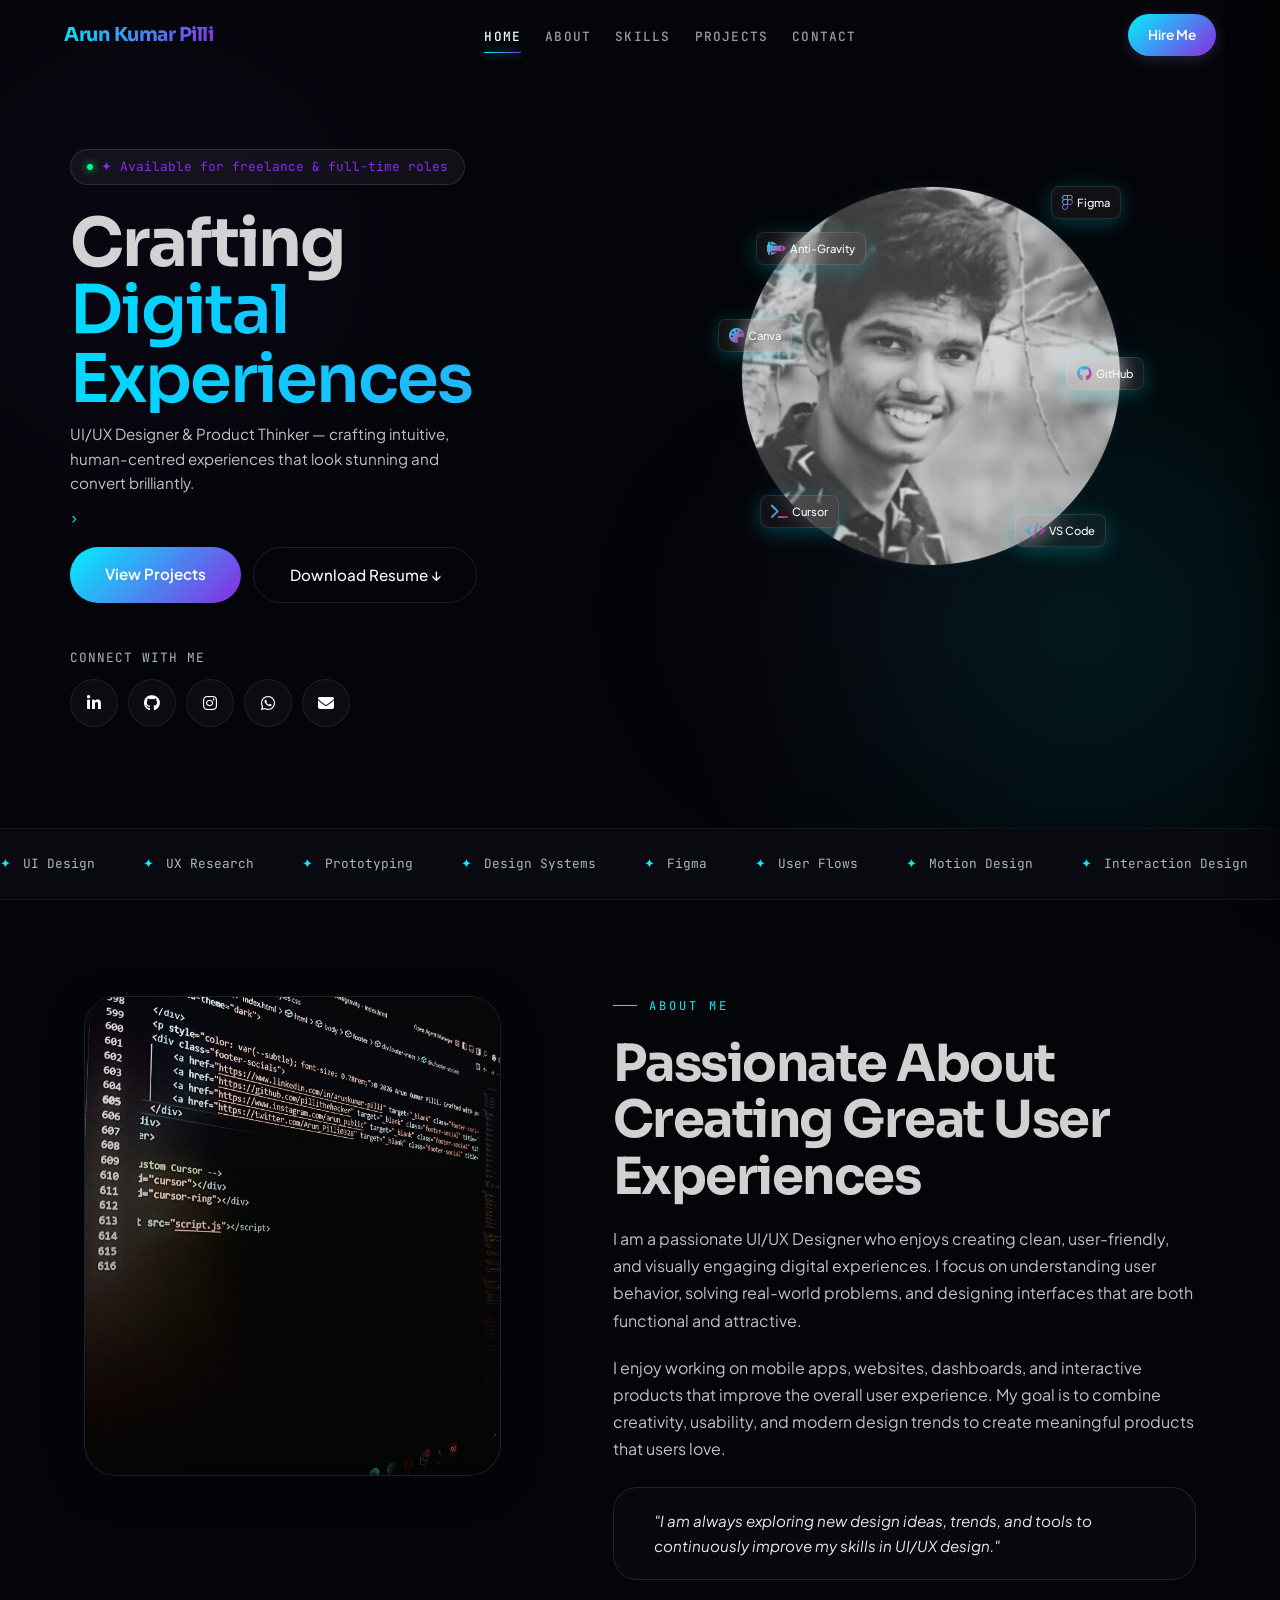
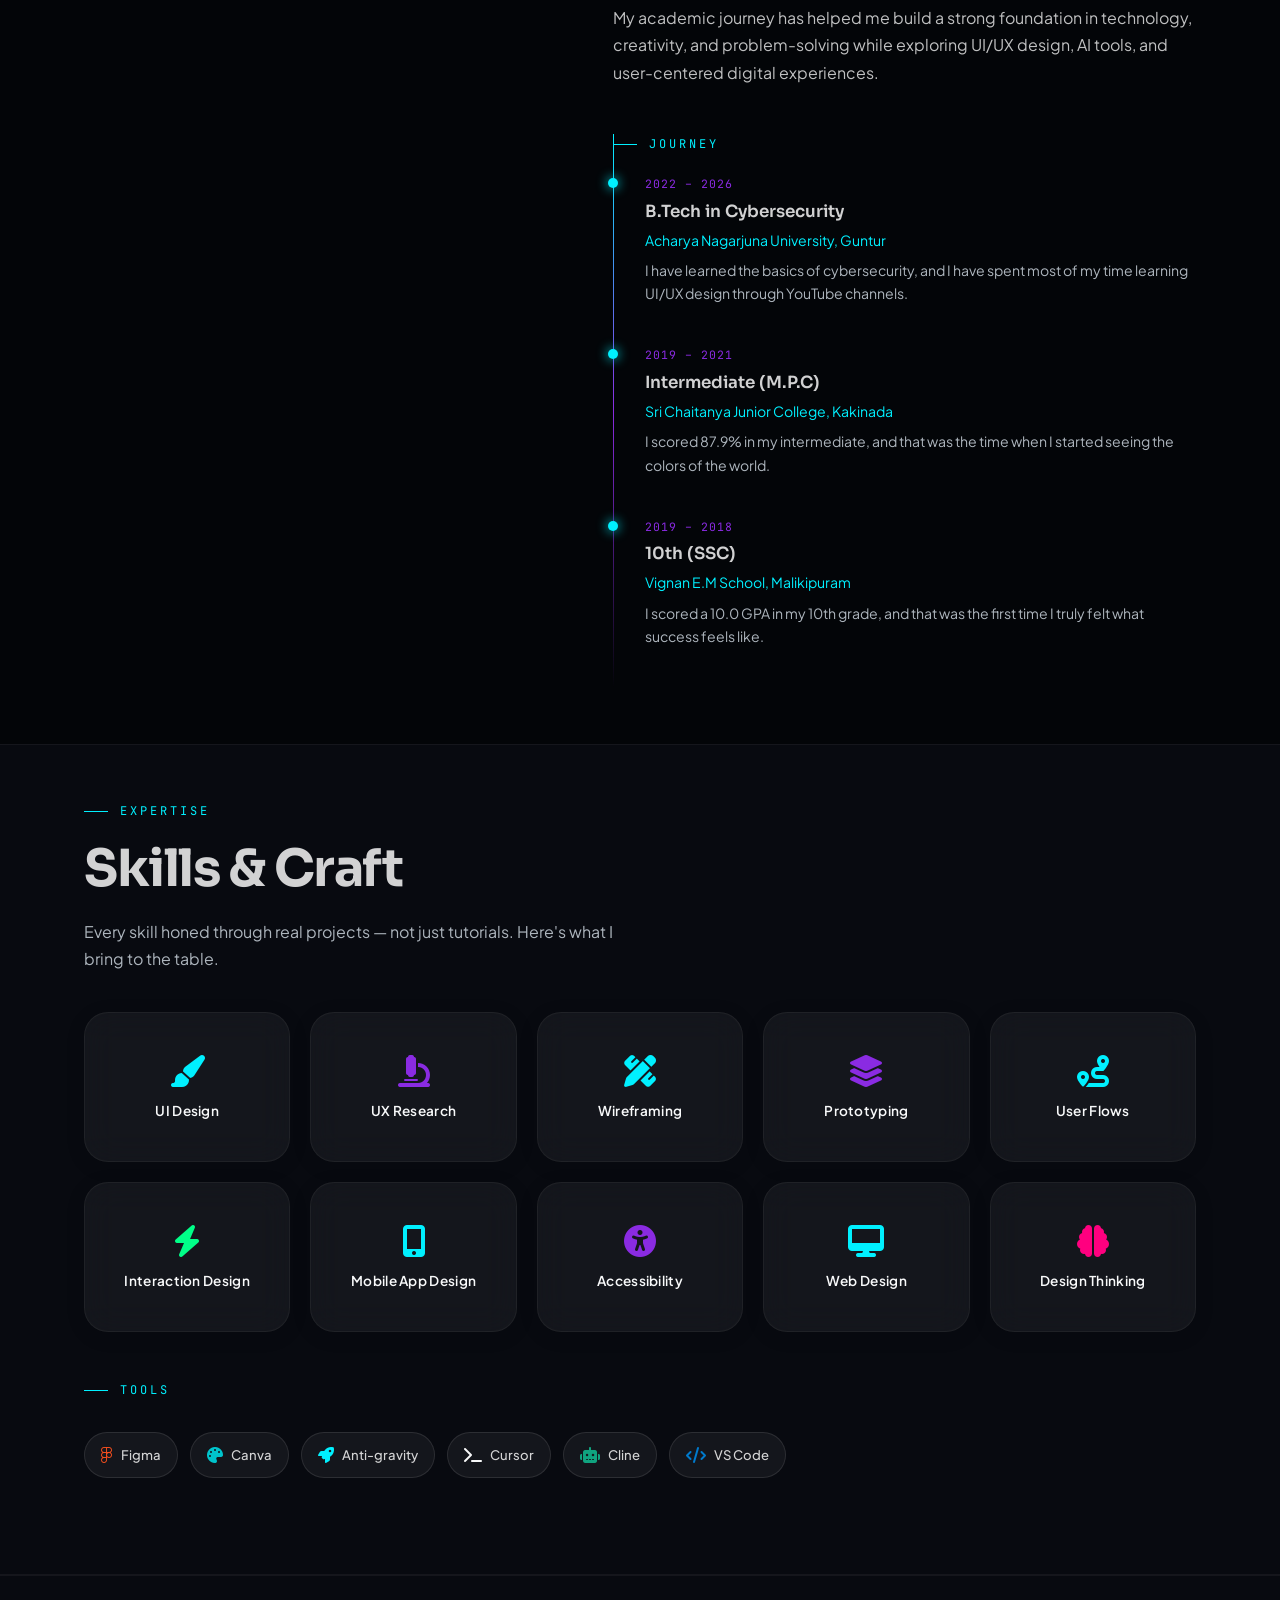
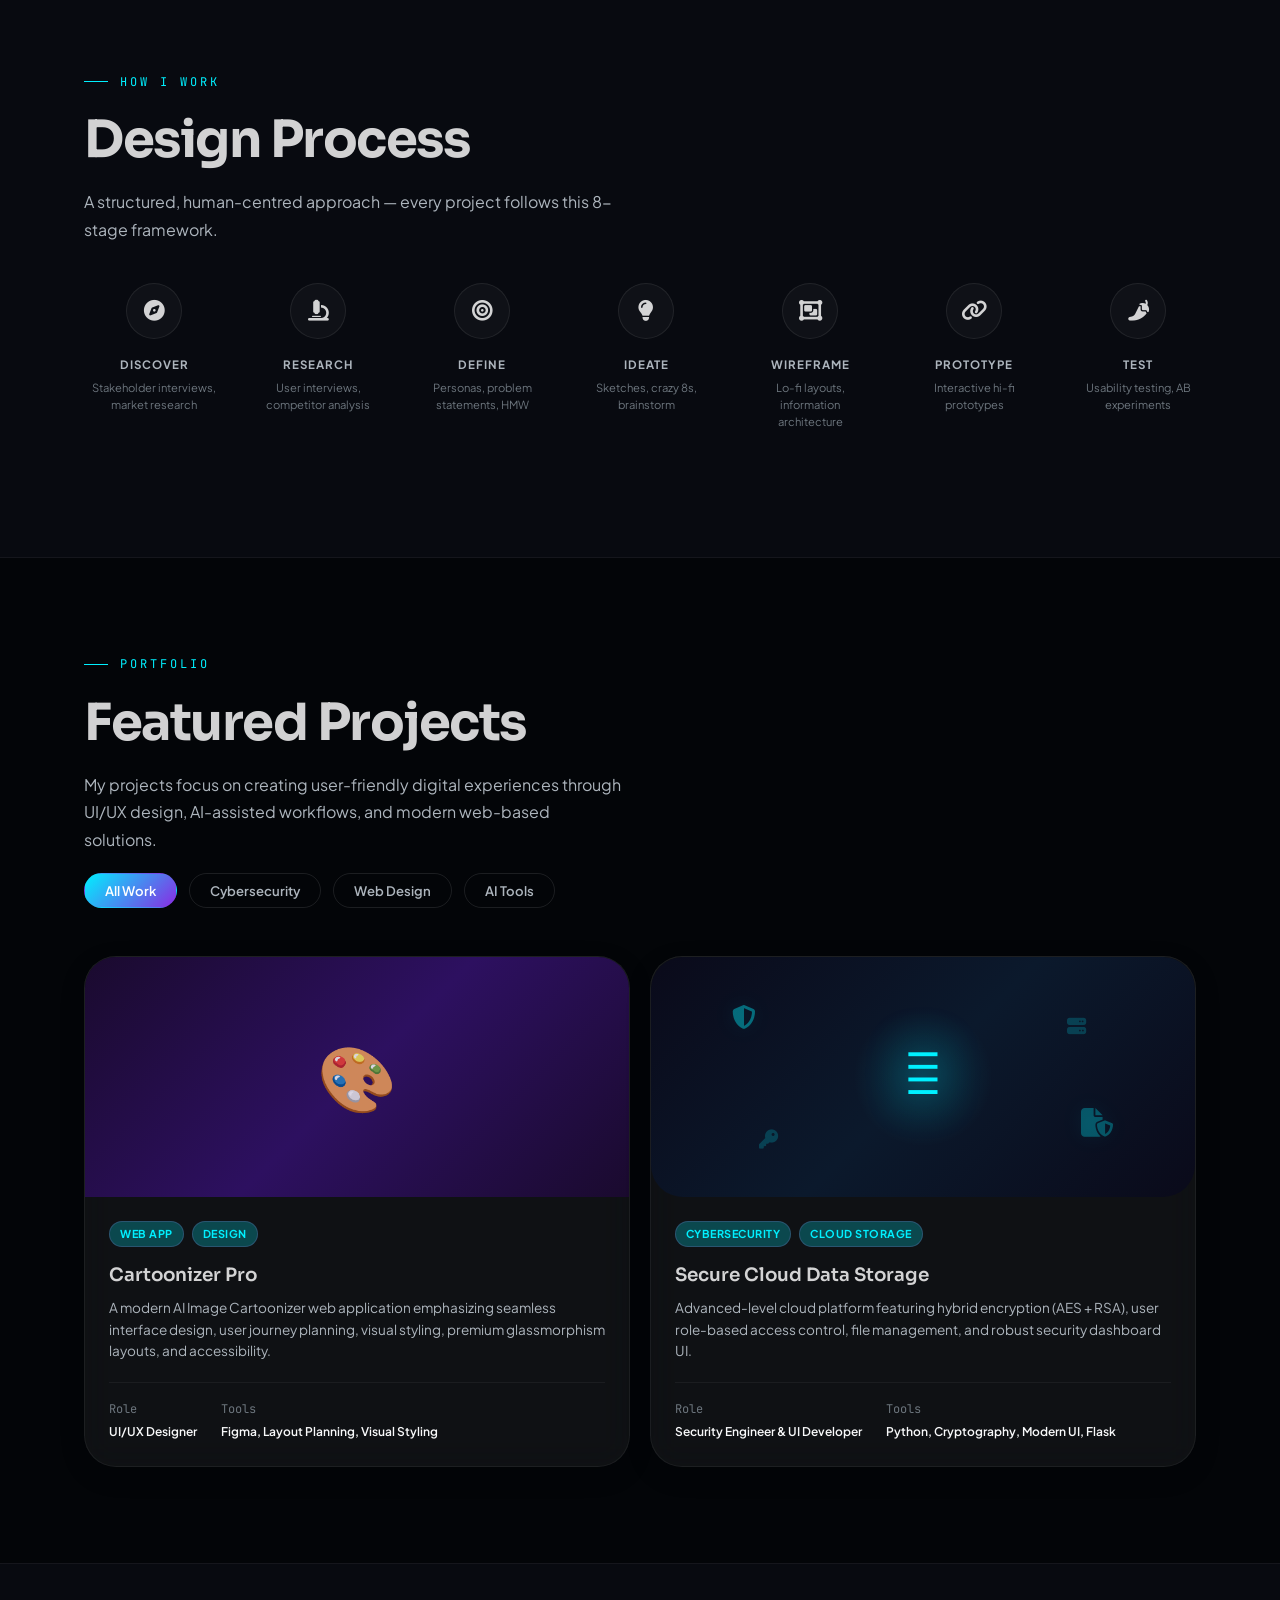
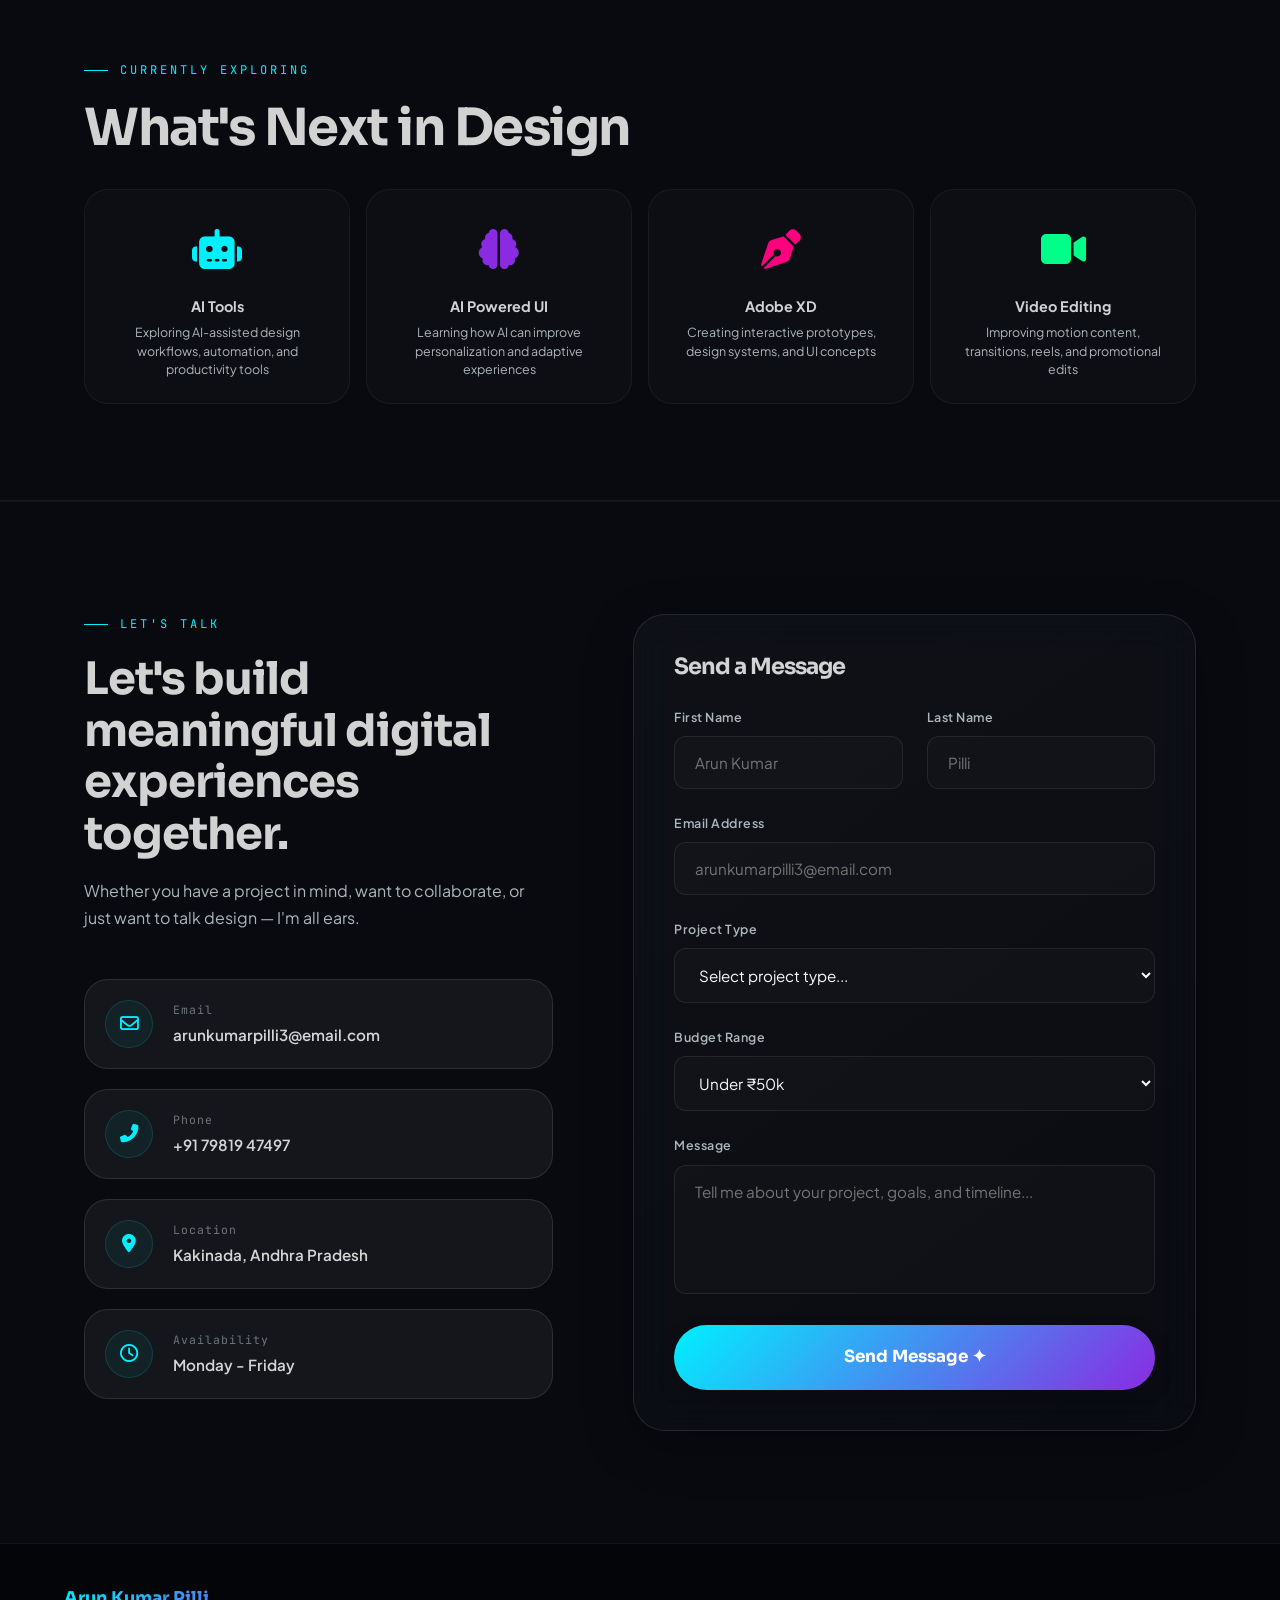
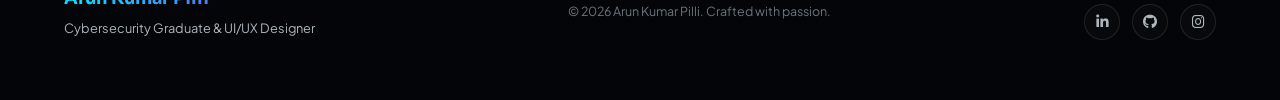
==== commit 2c15a0df: "Updated mobile hero layout and Instagram contact integration" ====
--- a/index.html
+++ b/index.html
@@ -484,7 +484,7 @@
                 </div>
                 <div class="fg"><label>Message</label><textarea rows="5"
                         placeholder="Tell me about your project, goals, and timeline..."></textarea></div>
-                <button class="submit-btn" onclick="handleSubmit(this)">Send Message ✦</button>
+                <a href="https://ig.me/m/arun_public" target="_blank" class="submit-btn" style="display:inline-block; text-align:center;">Send Message ✦</a>
             </div>
         </div>
     </div>
--- a/styles.css
+++ b/styles.css
@@ -511,10 +511,10 @@
 .reveal.shown{opacity:1;transform:translateY(0)}
 
 /* ── MOBILE NAV ── */
-.mobile-menu{display:none;position:fixed;inset:0;z-index:700;background:rgba(10,10,20,0.95);backdrop-filter:blur(20px);flex-direction:column;align-items:center;justify-content:center;gap:2rem}
-.mobile-menu.open{display:flex}
-.mobile-menu a{font-family:var(--ff-head);font-size:2.5rem;font-weight:700;color:var(--text);transition:color .2s,transform .3s ease}
-.mobile-menu a:hover{color:var(--a1);transform:scale(1.05)}
+.mobile-menu{position:fixed;top:0;right:0;bottom:0;width:280px;z-index:700;background:rgba(10,10,20,0.85);backdrop-filter:blur(24px);-webkit-backdrop-filter:blur(24px);border-left:1px solid rgba(255,255,255,0.08);display:flex;flex-direction:column;align-items:flex-start;justify-content:center;gap:1.5rem;padding:3rem;transform:translateX(100%);transition:transform 0.4s cubic-bezier(0.16, 1, 0.3, 1);box-shadow:-10px 0 30px rgba(0,0,0,0.5)}
+.mobile-menu.open{transform:translateX(0)}
+.mobile-menu a{font-family:var(--ff-head);font-size:1.5rem;font-weight:700;color:var(--text);transition:color .2s,transform .3s ease;display:block;width:100%}
+.mobile-menu a:hover{color:var(--a1);transform:translateX(5px)}
 
 /* ── PROJECT IMAGE CARDS ── */
 .project-image-container {
@@ -691,45 +691,58 @@
 
 @media(max-width: 576px) {
     .section, .section-full { padding: 3rem 5vw; }
-    .hero h1 .line, .grad-text { font-size: clamp(2.5rem, 8vw, 3.2rem); }
-    .hero h1 { line-height: 0.88; }
-    .hero-sub { width: 100%; font-size: 0.85rem; max-width: 320px; line-height: 1.4; margin-bottom: 1rem; }
-    
-    .profile-circle, .hero-visual-container { width: 260px; height: 260px; }
-    .float-icon { padding: 4px 6px; font-size: 0.65rem; }
-    .float-icon i { font-size: 0.85rem; }
-    /* Bring floating tags closer to the image to prevent overflow on mobile */
-    .float-figma { top: 5%; right: 2%; } 
-    .float-anti { top: 20%; left: 0%; }
-    .float-cursor { bottom: 12%; left: 2%; }
-    .float-vscode { bottom: 8%; right: 2%; }
-    
-    /* Hide some to cut clutter */
+    /* Side-by-side Hero structure */
+    .hero-inner {
+        display: grid;
+        grid-template-columns: 1fr auto;
+        gap: 1.25rem 1rem;
+        align-items: center;
+        text-align: left;
+    }
+    .hero-text { display: contents; }
+    .hero-visual { display: contents; }
+    .social-section { grid-column: 1 / -1; width: 100%; text-align: center; margin-top: 1rem; }
+    .social-section .hero-socials { justify-content: center; }
+    
+    .hero-badge { grid-column: 1 / -1; margin: 0; justify-self: start; }
+    .hero h1 { grid-column: 1; margin: 0; }
+    .hero-visual-container { grid-column: 2; margin: 0; width: 180px; height: 180px; }
+    .profile-circle { width: 100%; height: 100%; }
+    
+    .hero-sub { grid-column: 1 / -1; width: 100%; font-size: 0.9rem; max-width: 100%; line-height: 1.5; margin: 0.5rem 0;}
+    .type-wrap { grid-column: 1 / -1; justify-content: flex-start; margin-bottom: 0.5rem; }
+    .hero-btns { grid-column: 1 / -1; flex-direction: column; width: 100%; gap: 10px; margin: 0; }
+    .btn-glow, .btn-outline { width: 100%; text-align: center; padding: 0.8rem; }
+    
+    .hero h1 .line, .grad-text { font-size: clamp(2rem, 6vw, 2.8rem); line-height: 1.05; }
+    
+    .float-icon { padding: 4px; font-size: 0.6rem; transform: scale(0.85); box-shadow: 0 2px 10px var(--glow1); }
+    .float-icon i { font-size: 0.75rem; }
+    .float-figma { top: 0%; right: -5%; } 
+    .float-anti { top: 15%; left: -5%; }
+    .float-cursor { bottom: 5%; left: 0%; }
+    .float-vscode { bottom: 0%; right: 0%; }
     .float-canva, .float-github { display: none; }
     
     .about-image-card { min-height: 300px; }
-    .hero { padding: calc(var(--nav) + 1rem) 5vw 1rem; min-height: auto; }
-    
-    /* Skills - Force 2 per row */
+    .hero { padding: calc(var(--nav) + 1.5rem) 5vw 2rem; min-height: auto; }
+    
     .skills-grid { grid-template-columns: 1fr 1fr; gap: 1rem; grid-auto-rows: 140px; }
     .skill-card { padding: 1rem; }
 }
 
 @media(max-width: 480px) {
-    .hero h1 .line, .grad-text { font-size: clamp(2.2rem, 7.5vw, 2.8rem); line-height: 1.1; margin-bottom: 0; }
-    .hero h1 { margin-bottom: 10px; }
-    .hero-badge { font-size: 0.72rem; padding: 4px 12px; margin-bottom: 1rem; }
-
-    .profile-circle, .hero-visual-container { width: 220px; height: 220px; }
-    .hero-btns { flex-direction: column; width: 100%; gap: 10px; }
-    .btn-glow, .btn-outline { width: 100%; text-align: center; font-size: 0.9rem; padding: 0.8rem; }
-    
-    /* Projects specific */
+    .hero-visual-container { width: 140px; height: 140px; }
+    .hero h1 .line, .grad-text { font-size: clamp(1.8rem, 7vw, 2.2rem); }
+    .hero-badge { font-size: 0.72rem; padding: 4px 12px; }
+    
     .proj-card { box-shadow: 0 4px 15px rgba(0,0,0,0.2) !important; }
     .proj-card .proj-thumb { height: 160px !important; }
     .proj-cats { flex-wrap: wrap; }
     
-    /* Contact Specific stacking */
     .contact-item { flex-direction: column; text-align: center; gap: 0.5rem; justify-content: center; padding: 1rem; }
     .contact-icon-wrap { margin: 0 auto; }
-}
+    
+    .social-icon { width: 40px; height: 40px; font-size: 14px; }
+    .social-section .hero-socials { gap: 8px; }
+}
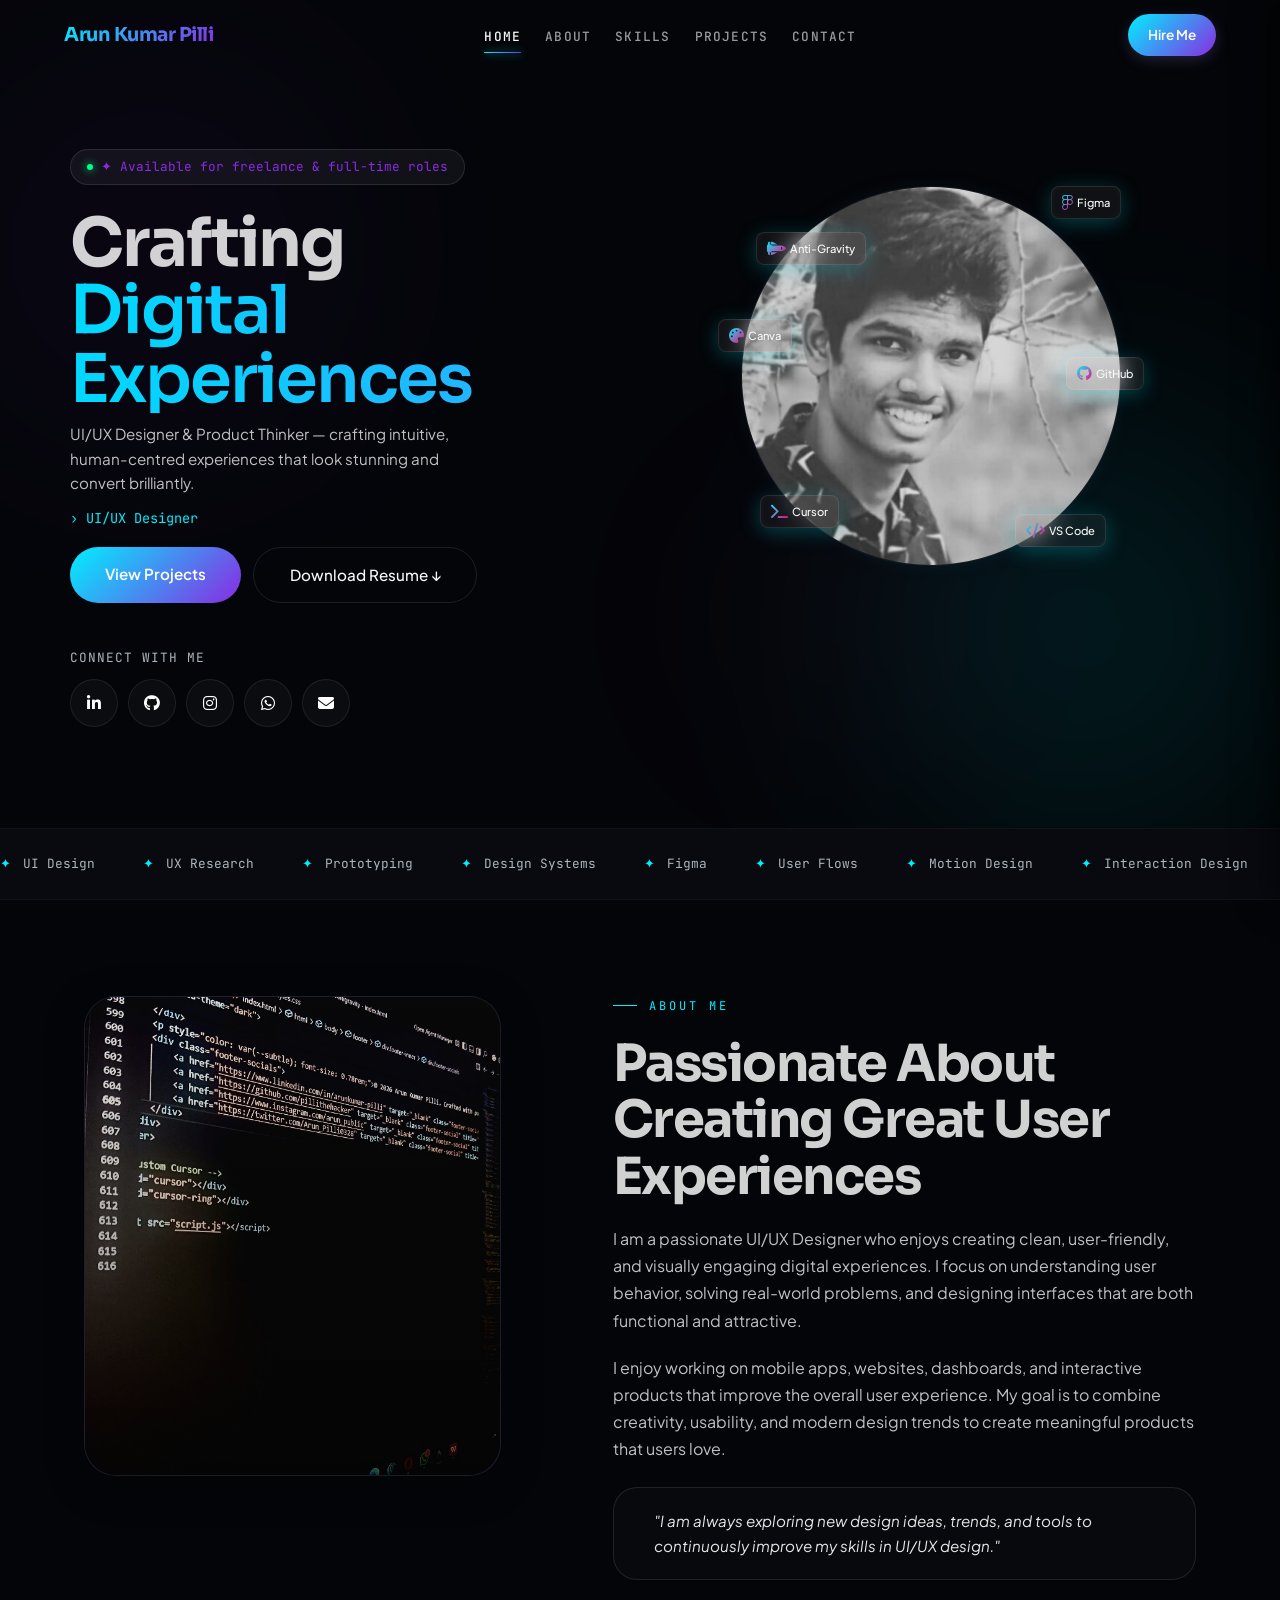
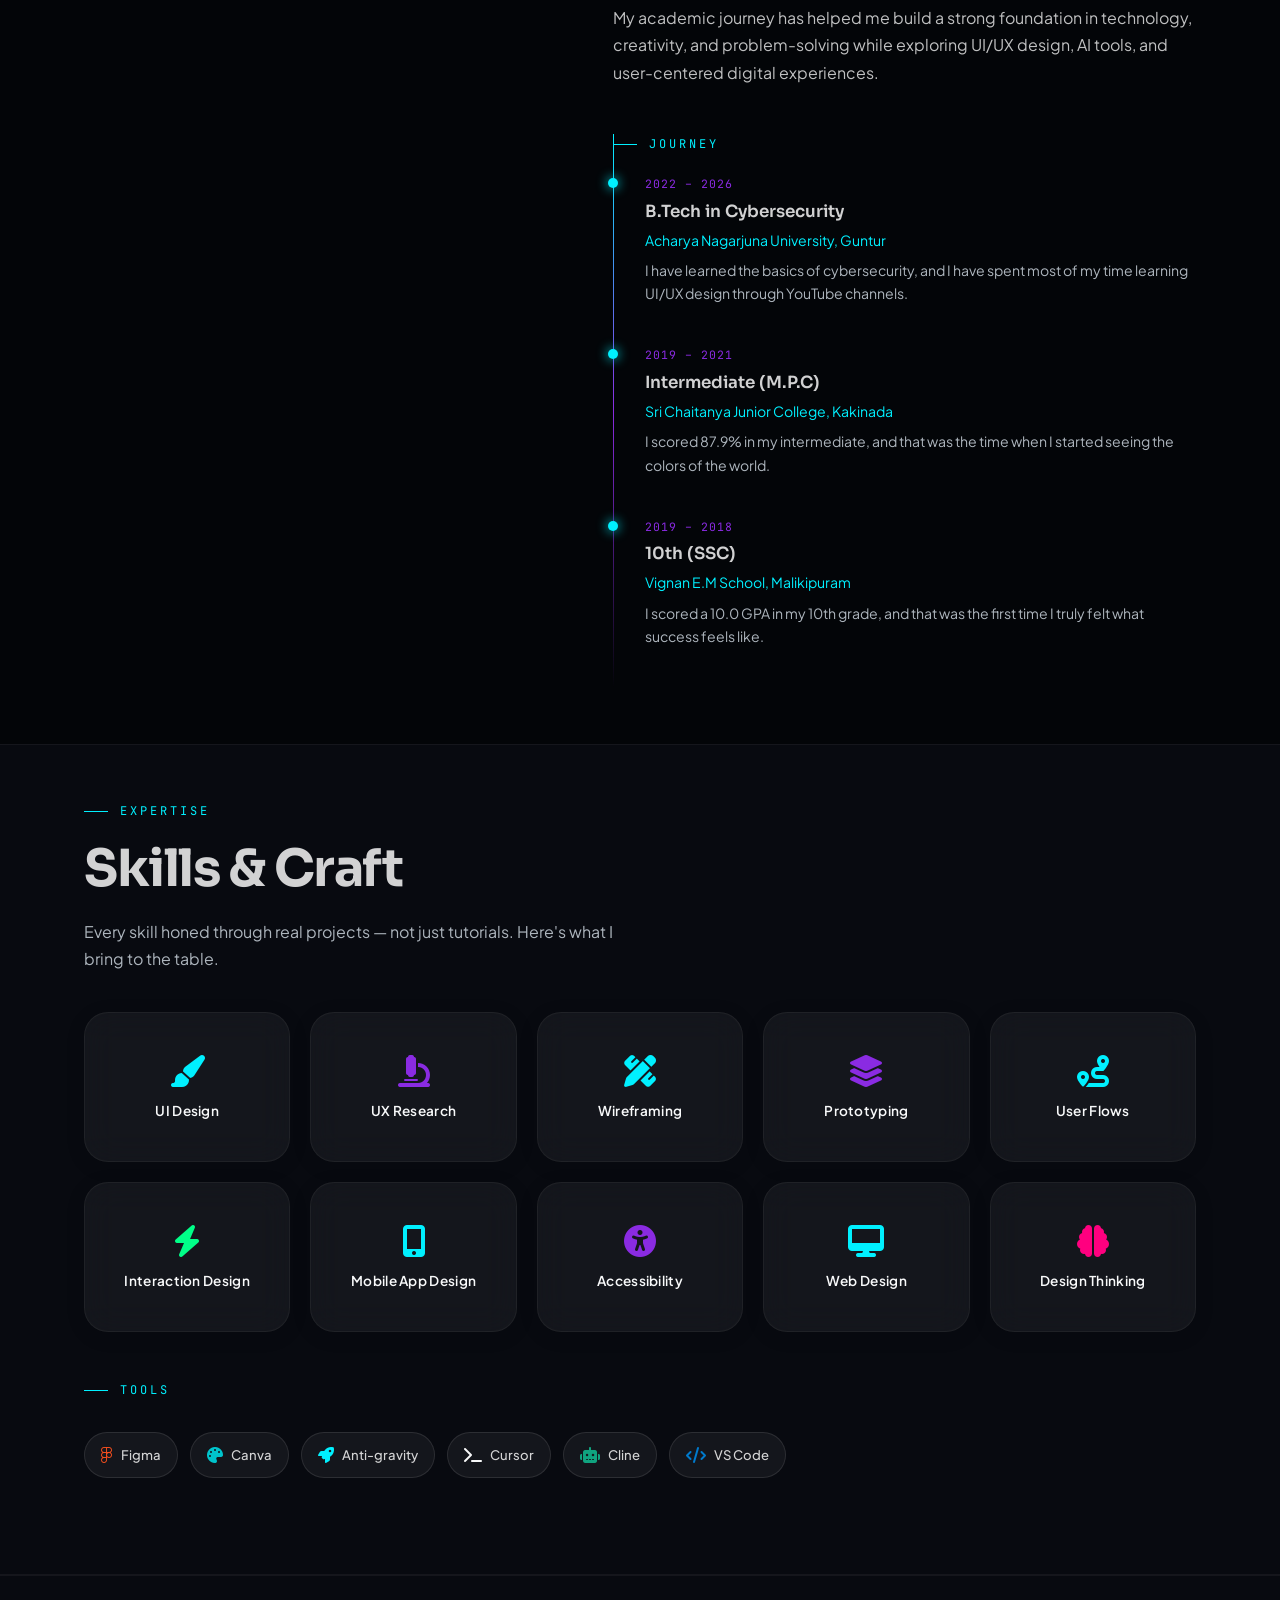
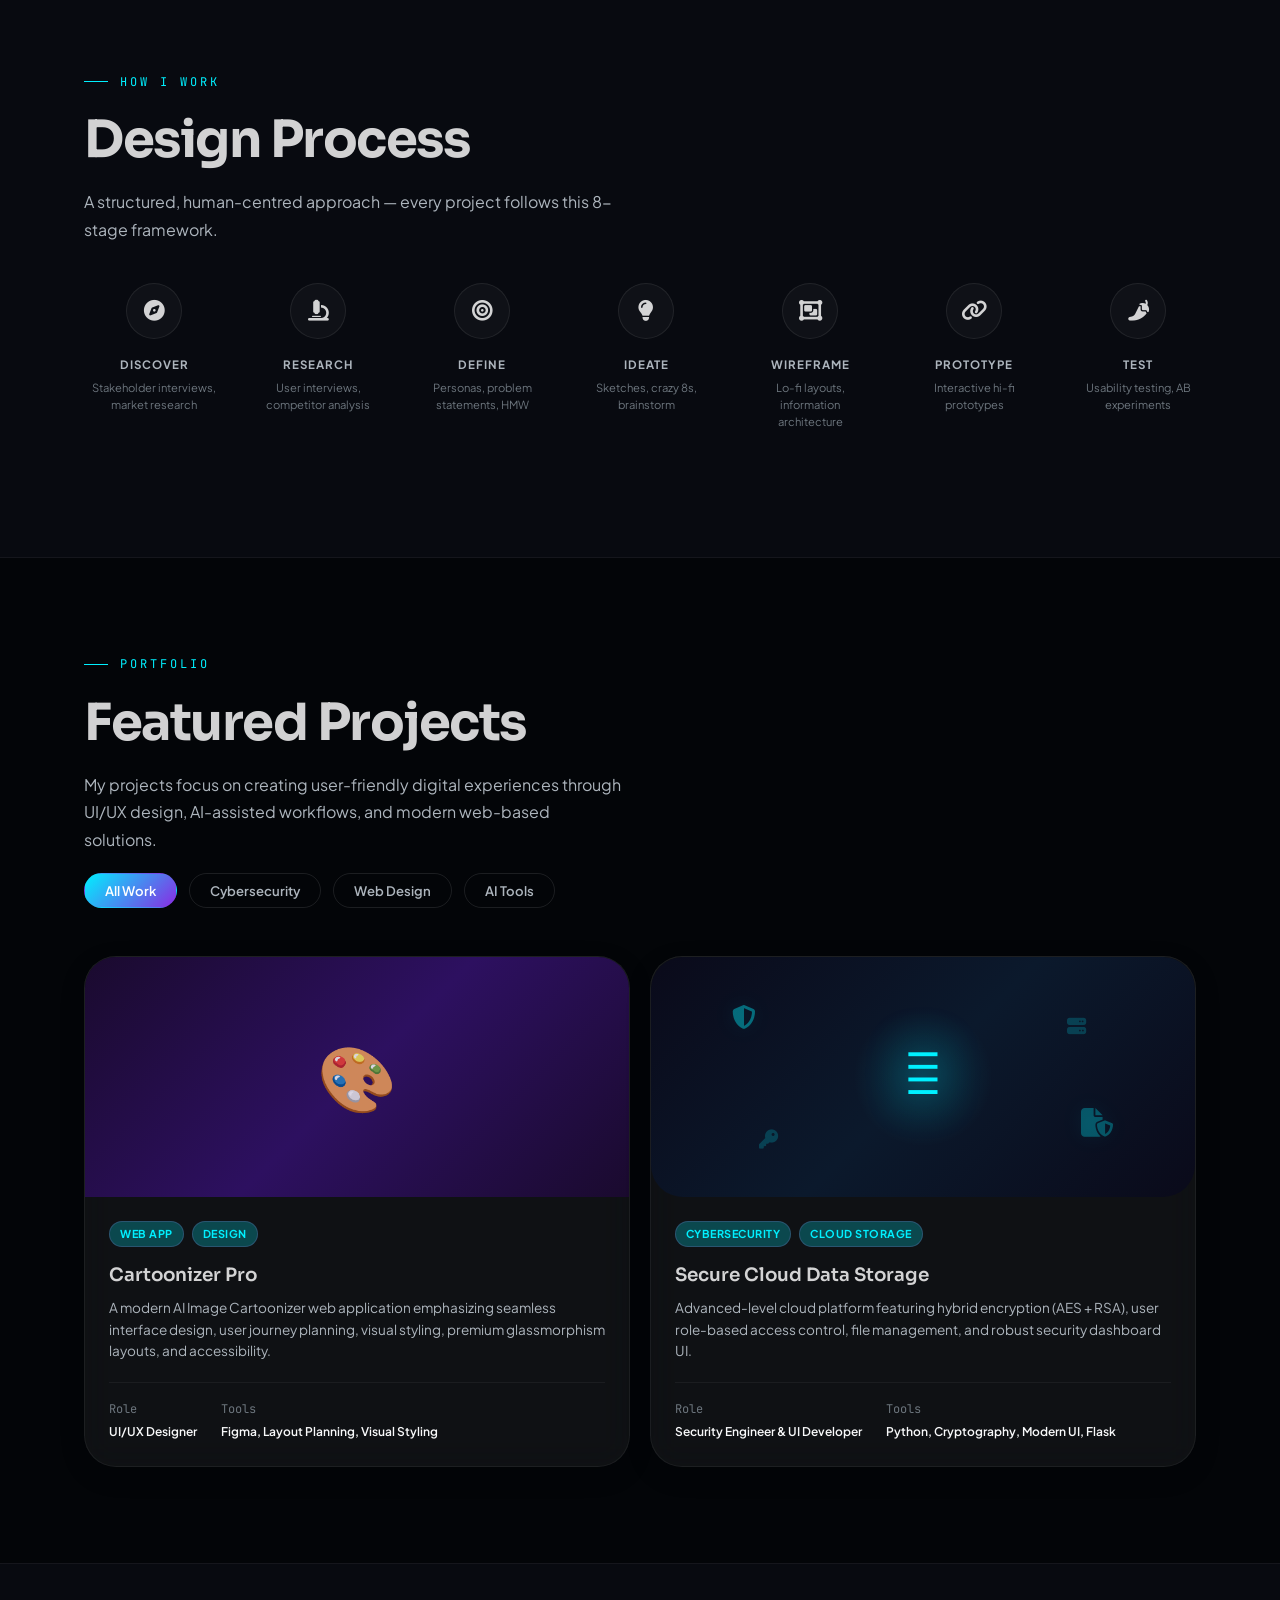
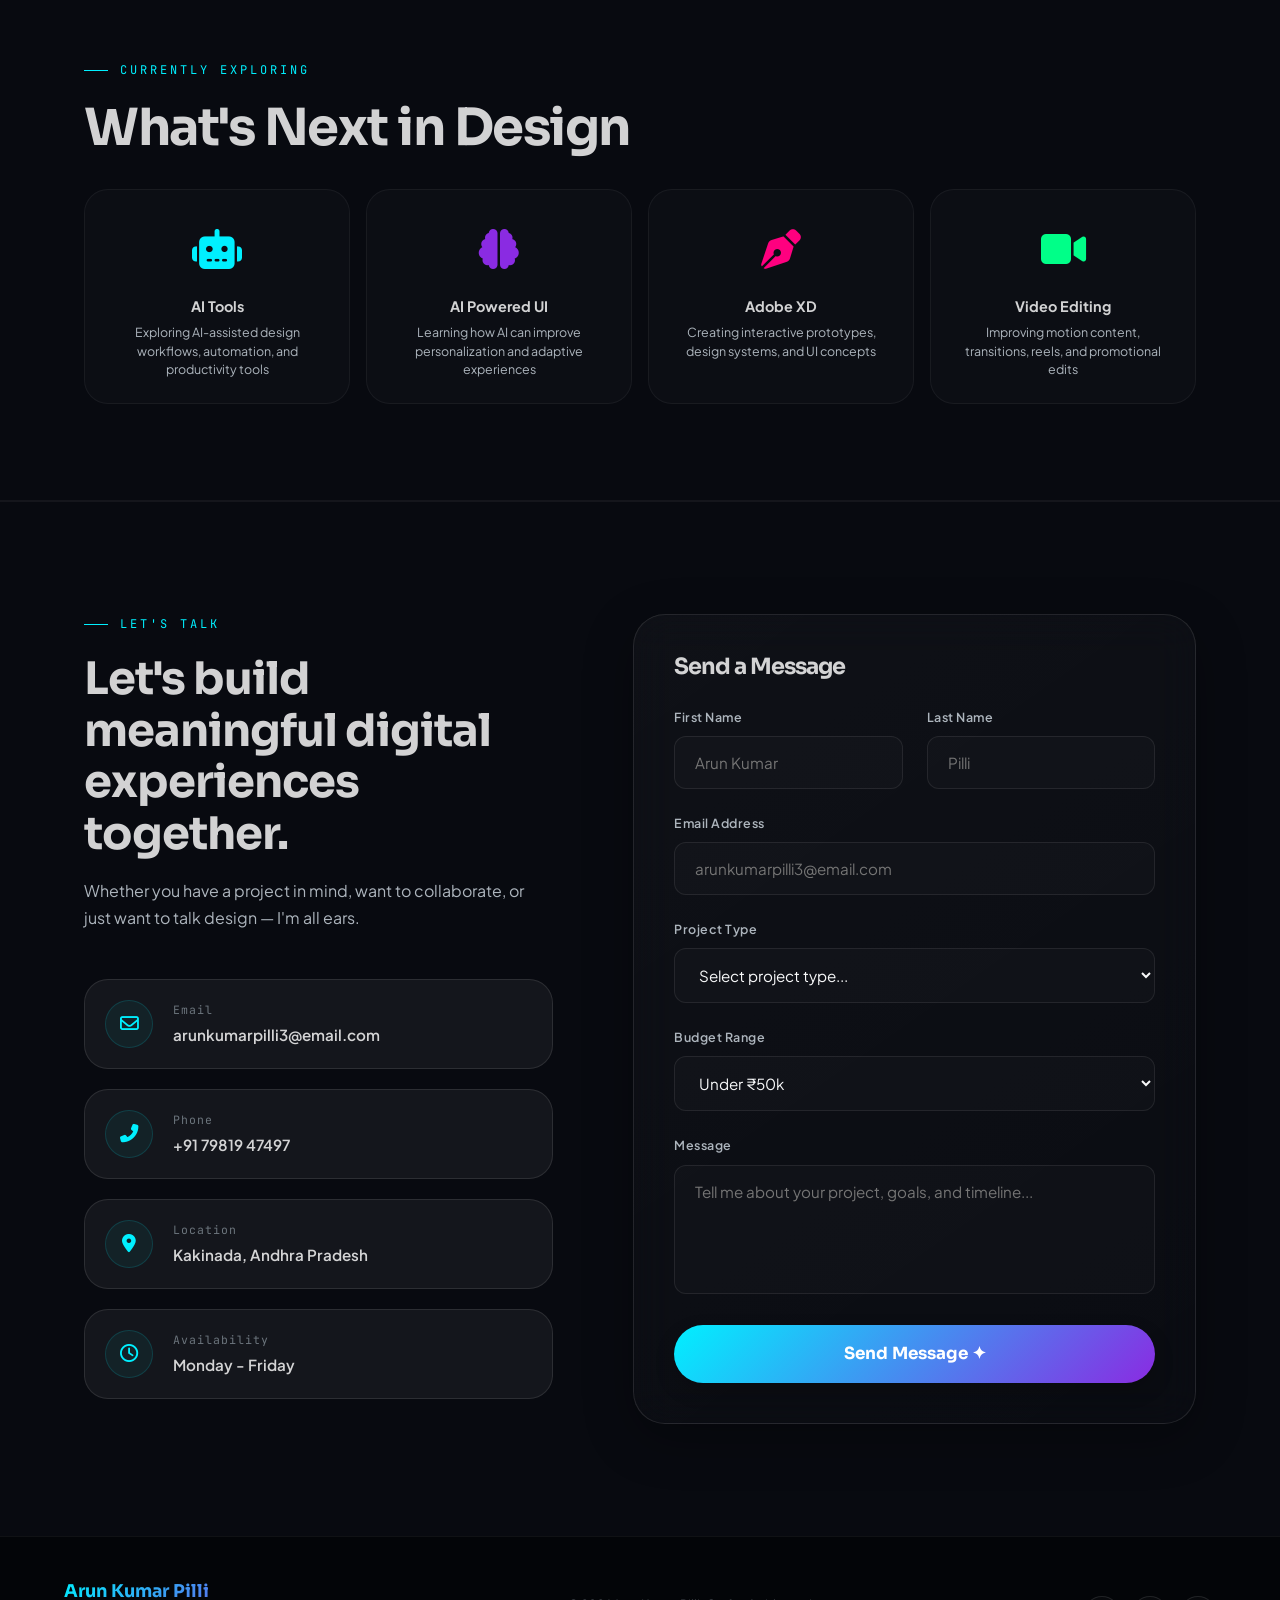
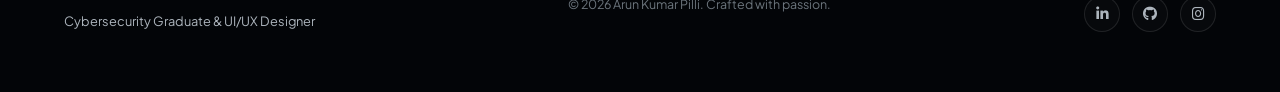
==== commit 8c10f815: "Improved mobile UI alignment and Instagram contact integration" ====
--- a/index.html
+++ b/index.html
@@ -49,6 +49,7 @@
 
     <!-- MOBILE MENU -->
     <div class="mobile-menu" id="mobileMenu">
+        <div class="close-menu" onclick="toggleMenu()">✕</div>
         <a href="#hero" onclick="toggleMenu()">Home</a>
         <a href="#about" onclick="toggleMenu()">About</a>
         <a href="#skills" onclick="toggleMenu()">Skills</a>
@@ -458,13 +459,13 @@
                 <h3 style="font-family: var(--ff-head); font-weight: 700; font-size: 1.4rem; margin-bottom: 1.75rem;">
                     Send a Message</h3>
                 <div class="form-row">
-                    <div class="fg"><label>First Name</label><input type="text" placeholder="Arun Kumar"></div>
-                    <div class="fg"><label>Last Name</label><input type="text" placeholder="Pilli"></div>
-                </div>
-                <div class="fg"><label>Email Address</label><input type="email" placeholder="arunkumarpilli3@email.com"></div>
+                    <div class="fg"><label>First Name</label><input type="text" id="fname" placeholder="Arun Kumar"></div>
+                    <div class="fg"><label>Last Name</label><input type="text" id="lname" placeholder="Pilli"></div>
+                </div>
+                <div class="fg"><label>Email Address</label><input type="email" id="email" placeholder="arunkumarpilli3@email.com"></div>
                 <div class="fg">
                     <label>Project Type</label>
-                    <select>
+                    <select id="ptype">
                         <option>Select project type...</option>
                         <option>UI/UX Design</option>
                         <option>Web Application</option>
@@ -475,16 +476,16 @@
                 </div>
                 <div class="fg">
                     <label>Budget Range</label>
-                    <select>
+                    <select id="pbudget">
                         <option>Under ₹50k</option>
                         <option>₹50k – ₹1.5L</option>
                         <option>₹1.5L – ₹3L</option>
                         <option>₹3L+</option>
                     </select>
                 </div>
-                <div class="fg"><label>Message</label><textarea rows="5"
+                <div class="fg"><label>Message</label><textarea id="pmessage" rows="5"
                         placeholder="Tell me about your project, goals, and timeline..."></textarea></div>
-                <a href="https://ig.me/m/arun_public" target="_blank" class="submit-btn" style="display:inline-block; text-align:center;">Send Message ✦</a>
+                <button onclick="sendContactMessage(event)" class="submit-btn">Send Message ✦</button>
             </div>
         </div>
     </div>
--- a/styles.css
+++ b/styles.css
@@ -515,6 +515,8 @@
 .mobile-menu.open{transform:translateX(0)}
 .mobile-menu a{font-family:var(--ff-head);font-size:1.5rem;font-weight:700;color:var(--text);transition:color .2s,transform .3s ease;display:block;width:100%}
 .mobile-menu a:hover{color:var(--a1);transform:translateX(5px)}
+.close-menu{position:absolute;top:2rem;right:2rem;width:40px;height:40px;border-radius:50%;display:flex;align-items:center;justify-content:center;background:rgba(255,255,255,0.05);border:1px solid rgba(255,255,255,0.1);cursor:pointer;font-size:1.2rem;transition:transform 0.2s, background 0.2s;color:var(--text);}
+.close-menu:hover{transform:rotate(90deg);background:rgba(255,255,255,0.1);}
 
 /* ── PROJECT IMAGE CARDS ── */
 .project-image-container {
@@ -695,7 +697,7 @@
     .hero-inner {
         display: grid;
         grid-template-columns: 1fr auto;
-        gap: 1.25rem 1rem;
+        gap: 0.75rem 1rem;
         align-items: center;
         text-align: left;
     }
@@ -706,15 +708,18 @@
     
     .hero-badge { grid-column: 1 / -1; margin: 0; justify-self: start; }
     .hero h1 { grid-column: 1; margin: 0; }
-    .hero-visual-container { grid-column: 2; margin: 0; width: 180px; height: 180px; }
+    .hero-visual-container { grid-column: 2; margin: 0; width: 160px; height: 160px; grid-row: span 3; align-self: start;}
     .profile-circle { width: 100%; height: 100%; }
     
-    .hero-sub { grid-column: 1 / -1; width: 100%; font-size: 0.9rem; max-width: 100%; line-height: 1.5; margin: 0.5rem 0;}
-    .type-wrap { grid-column: 1 / -1; justify-content: flex-start; margin-bottom: 0.5rem; }
-    .hero-btns { grid-column: 1 / -1; flex-direction: column; width: 100%; gap: 10px; margin: 0; }
-    .btn-glow, .btn-outline { width: 100%; text-align: center; padding: 0.8rem; }
-    
-    .hero h1 .line, .grad-text { font-size: clamp(2rem, 6vw, 2.8rem); line-height: 1.05; }
+    .hero-sub { grid-column: 1; width: 100%; font-size: 0.85rem; max-width: 100%; line-height: 1.4; margin: 0;}
+    .type-wrap { grid-column: 1; justify-content: flex-start; margin-bottom: 0.5rem; font-size: 0.8rem;}
+    
+    .hero-btns { grid-column: 1 / -1; flex-direction: column; width: 100%; gap: 10px; margin-top: 0.5rem; }
+    .btn-glow, .btn-outline { width: 100%; text-align: center; padding: 0.8rem; font-size: 0.85rem; border-radius: 12px; }
+    .btn-outline { background: rgba(255,255,255,0.03); border: 1px solid rgba(255,255,255,0.1); backdrop-filter: blur(10px); }
+    .btn-outline:hover { background: rgba(255,255,255,0.08); }
+    
+    .hero h1 .line, .grad-text { font-size: clamp(1.8rem, 6vw, 2.8rem); line-height: 1.05; }
     
     .float-icon { padding: 4px; font-size: 0.6rem; transform: scale(0.85); box-shadow: 0 2px 10px var(--glow1); }
     .float-icon i { font-size: 0.75rem; }
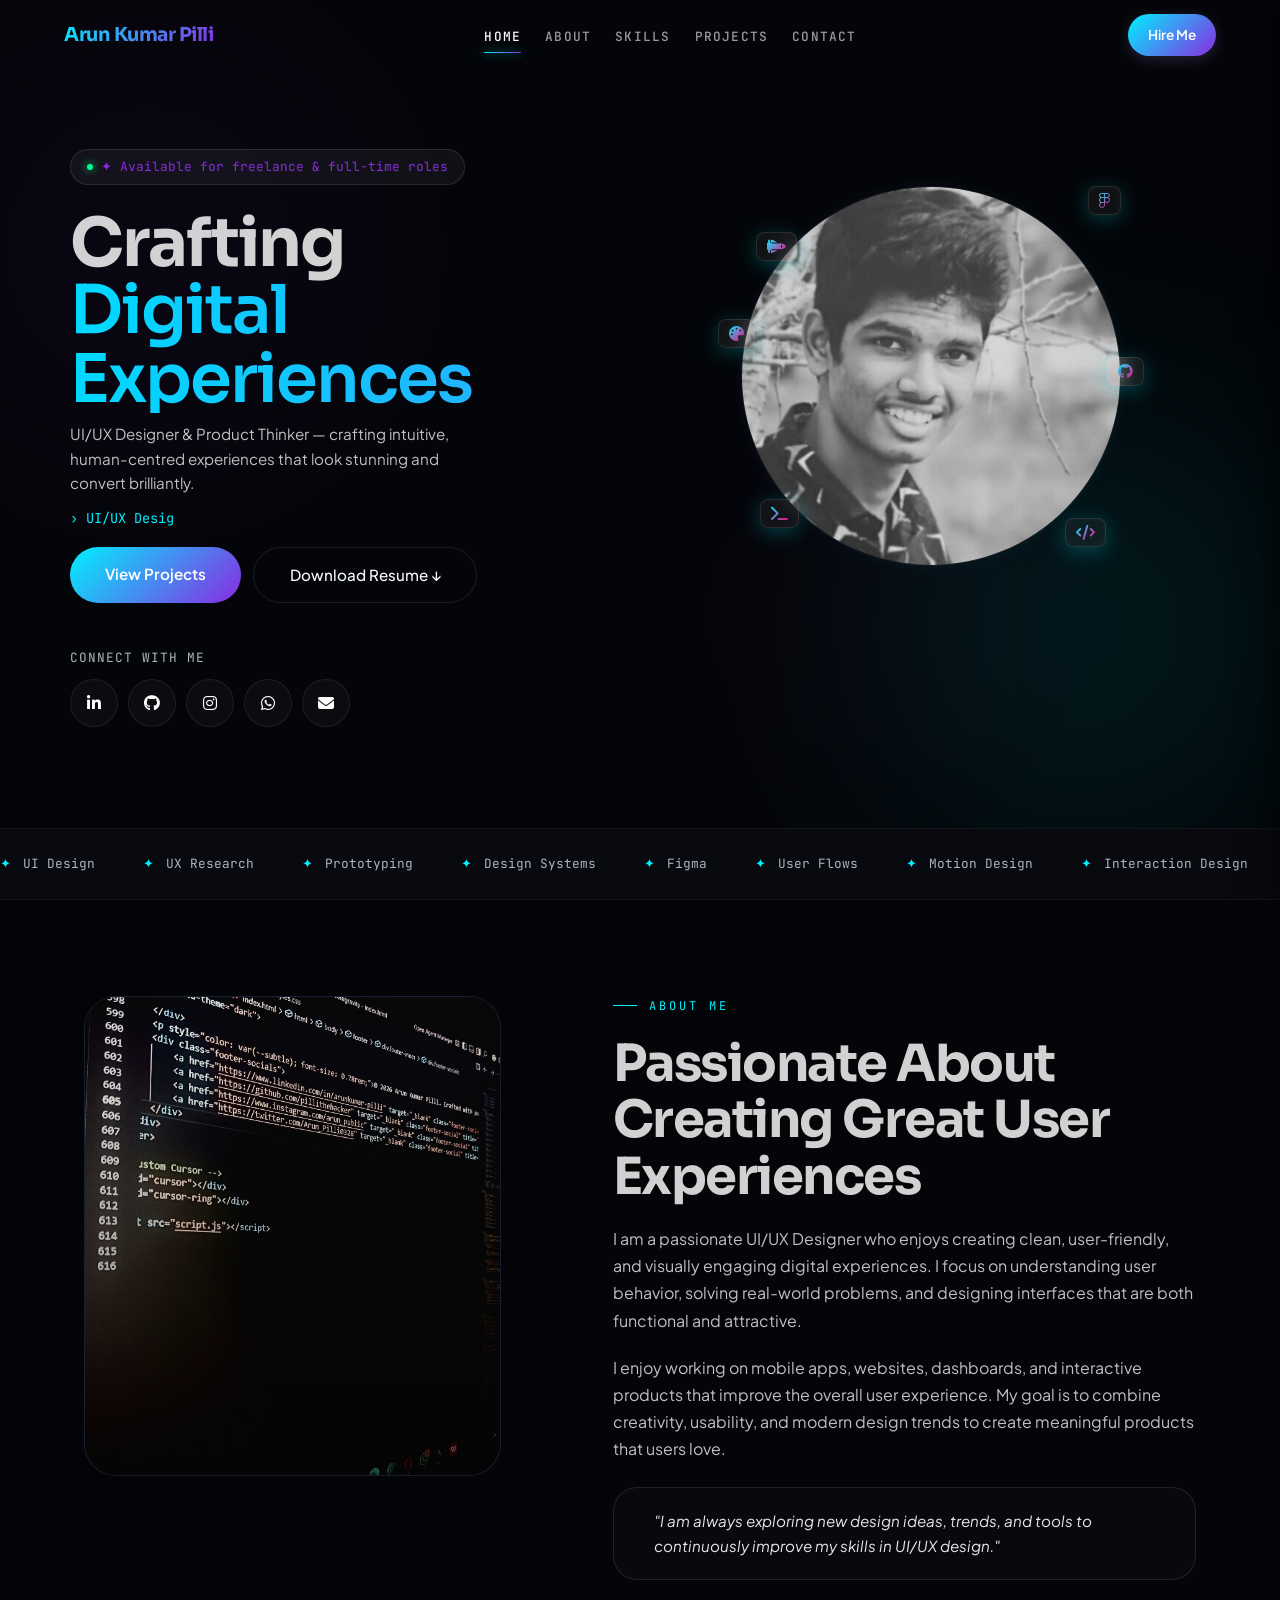
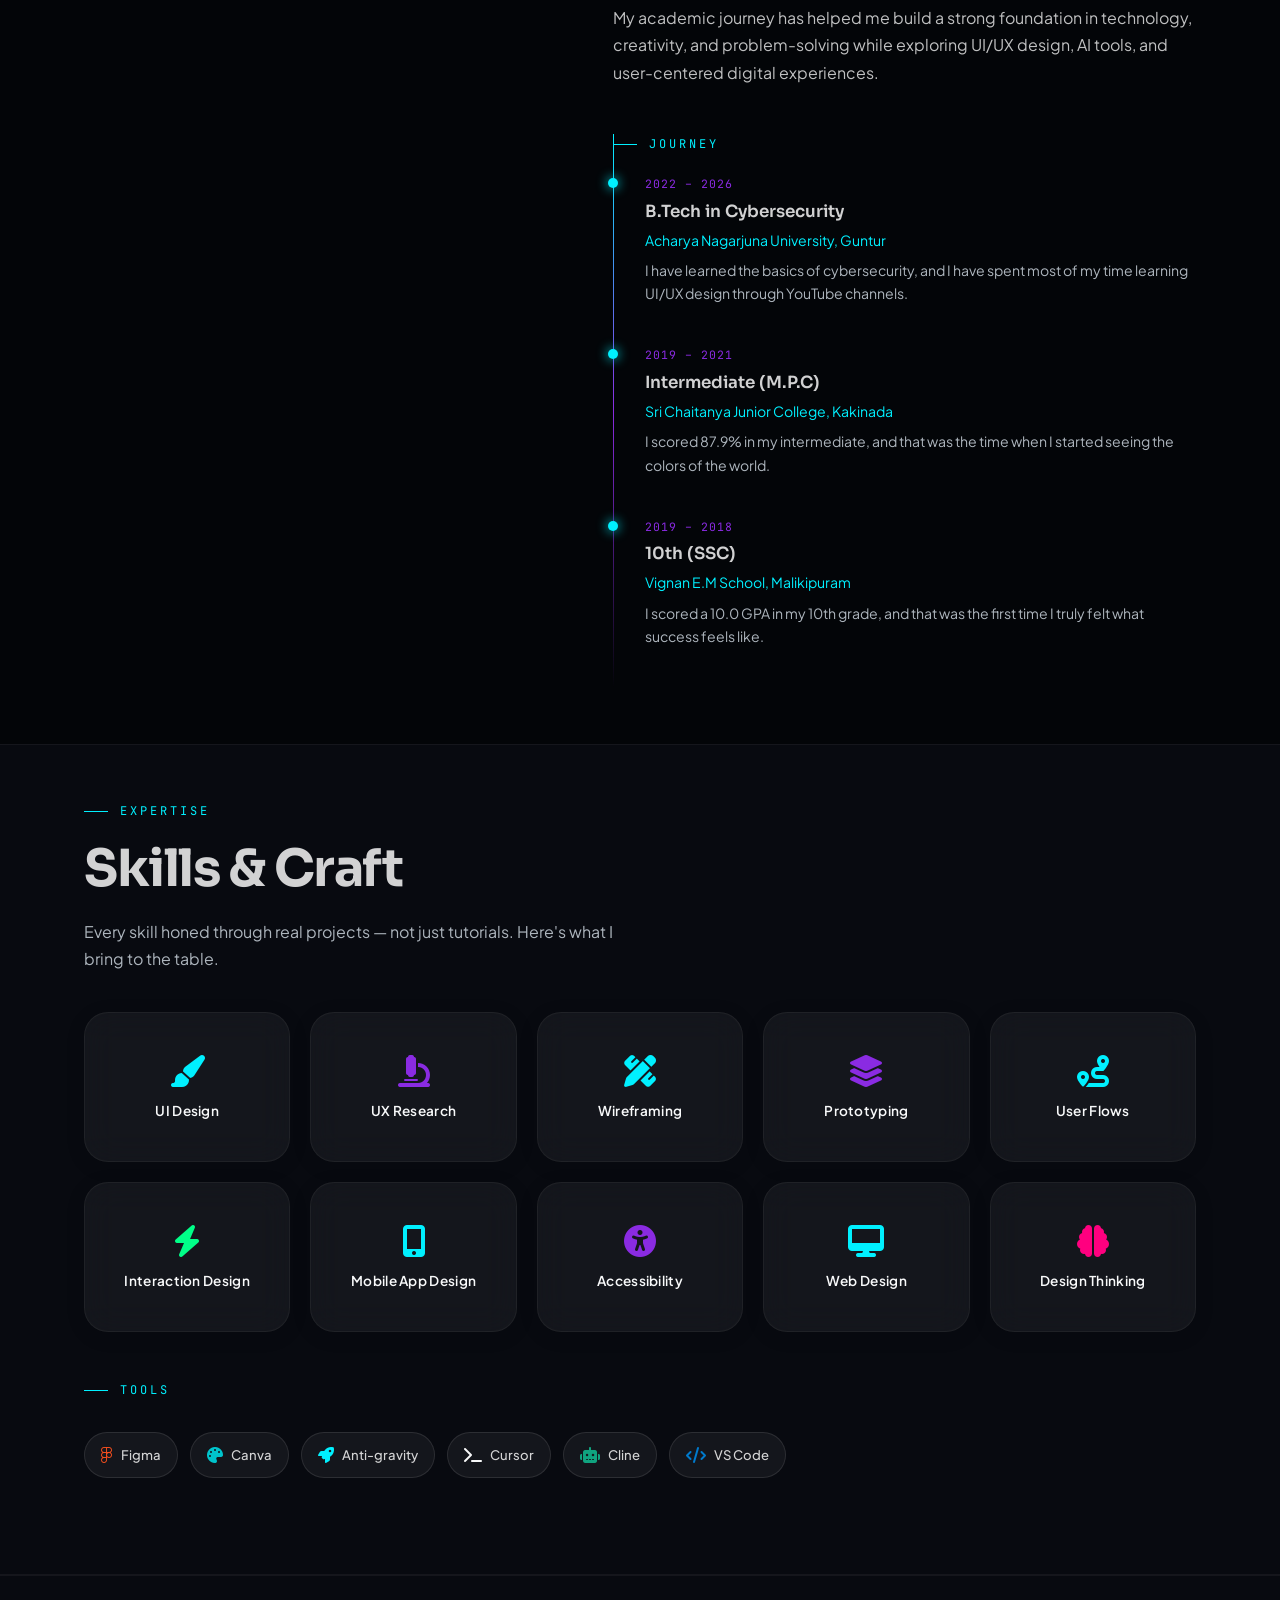
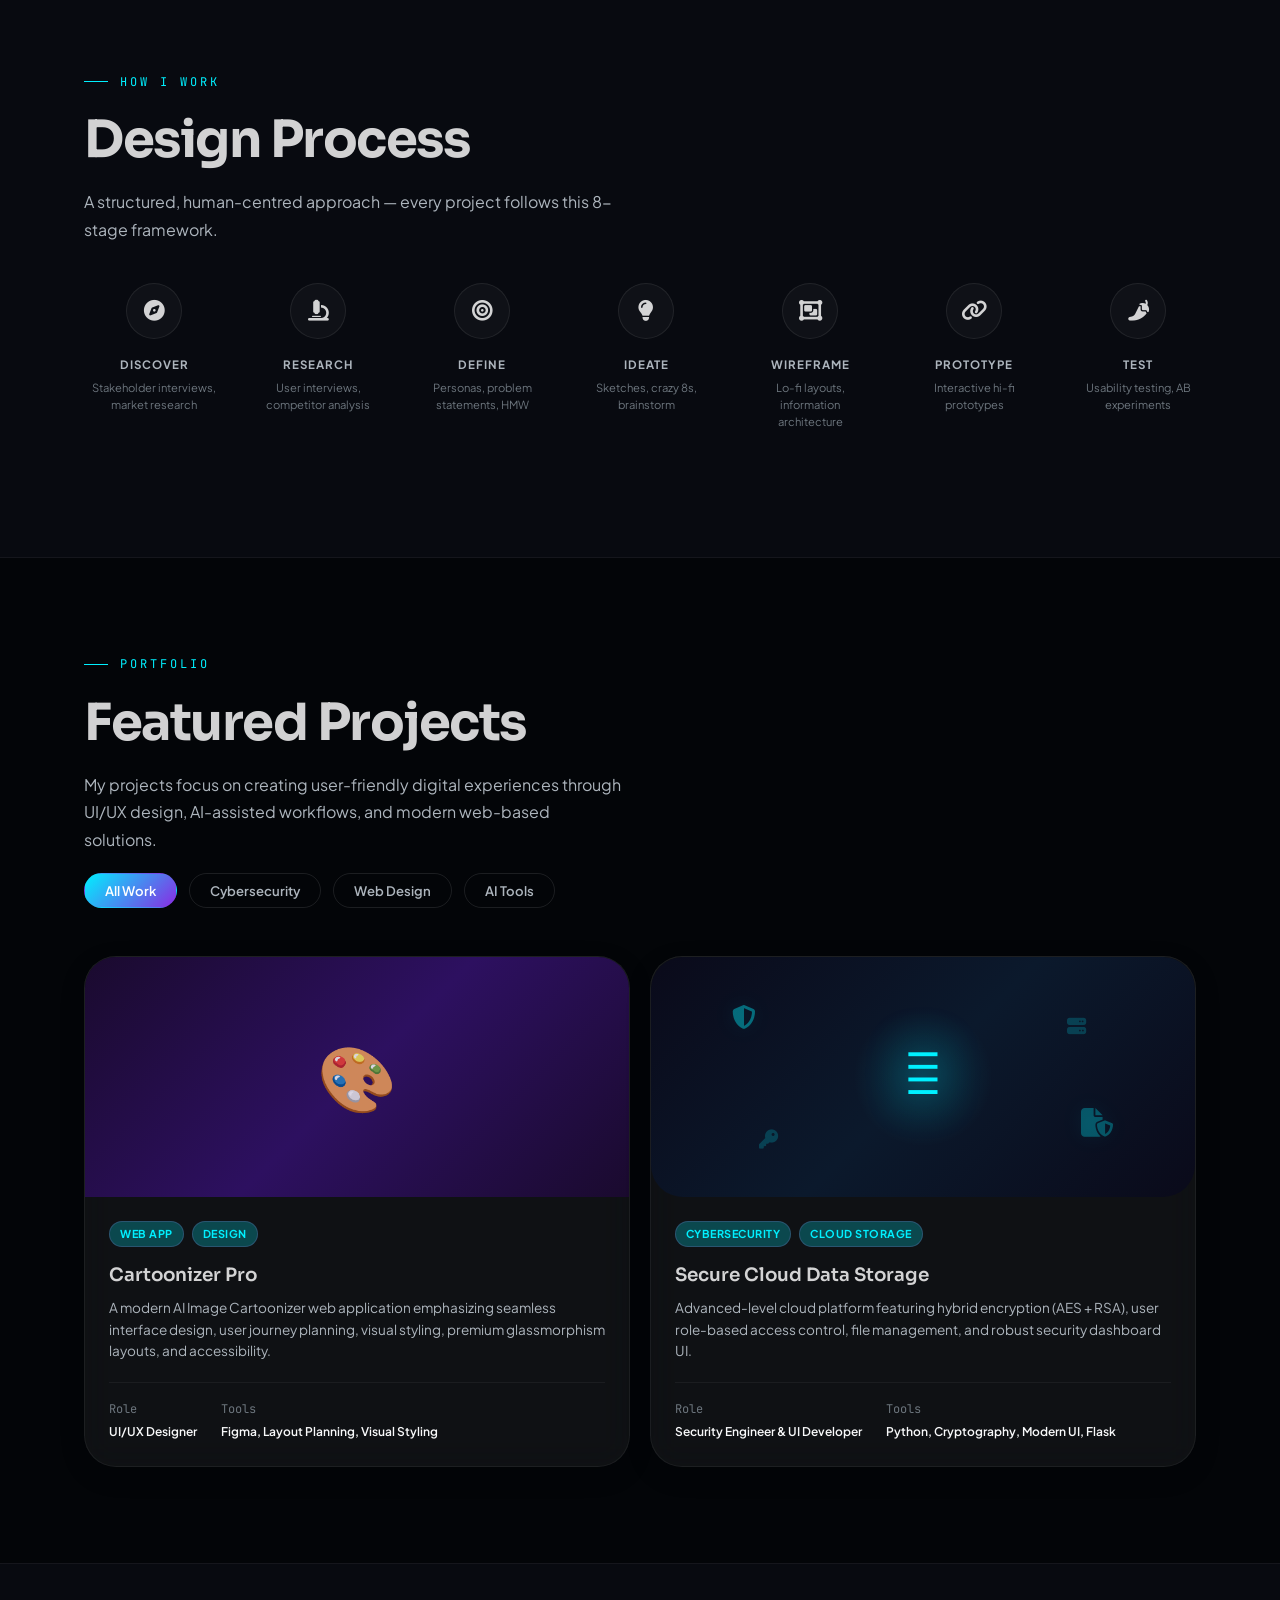
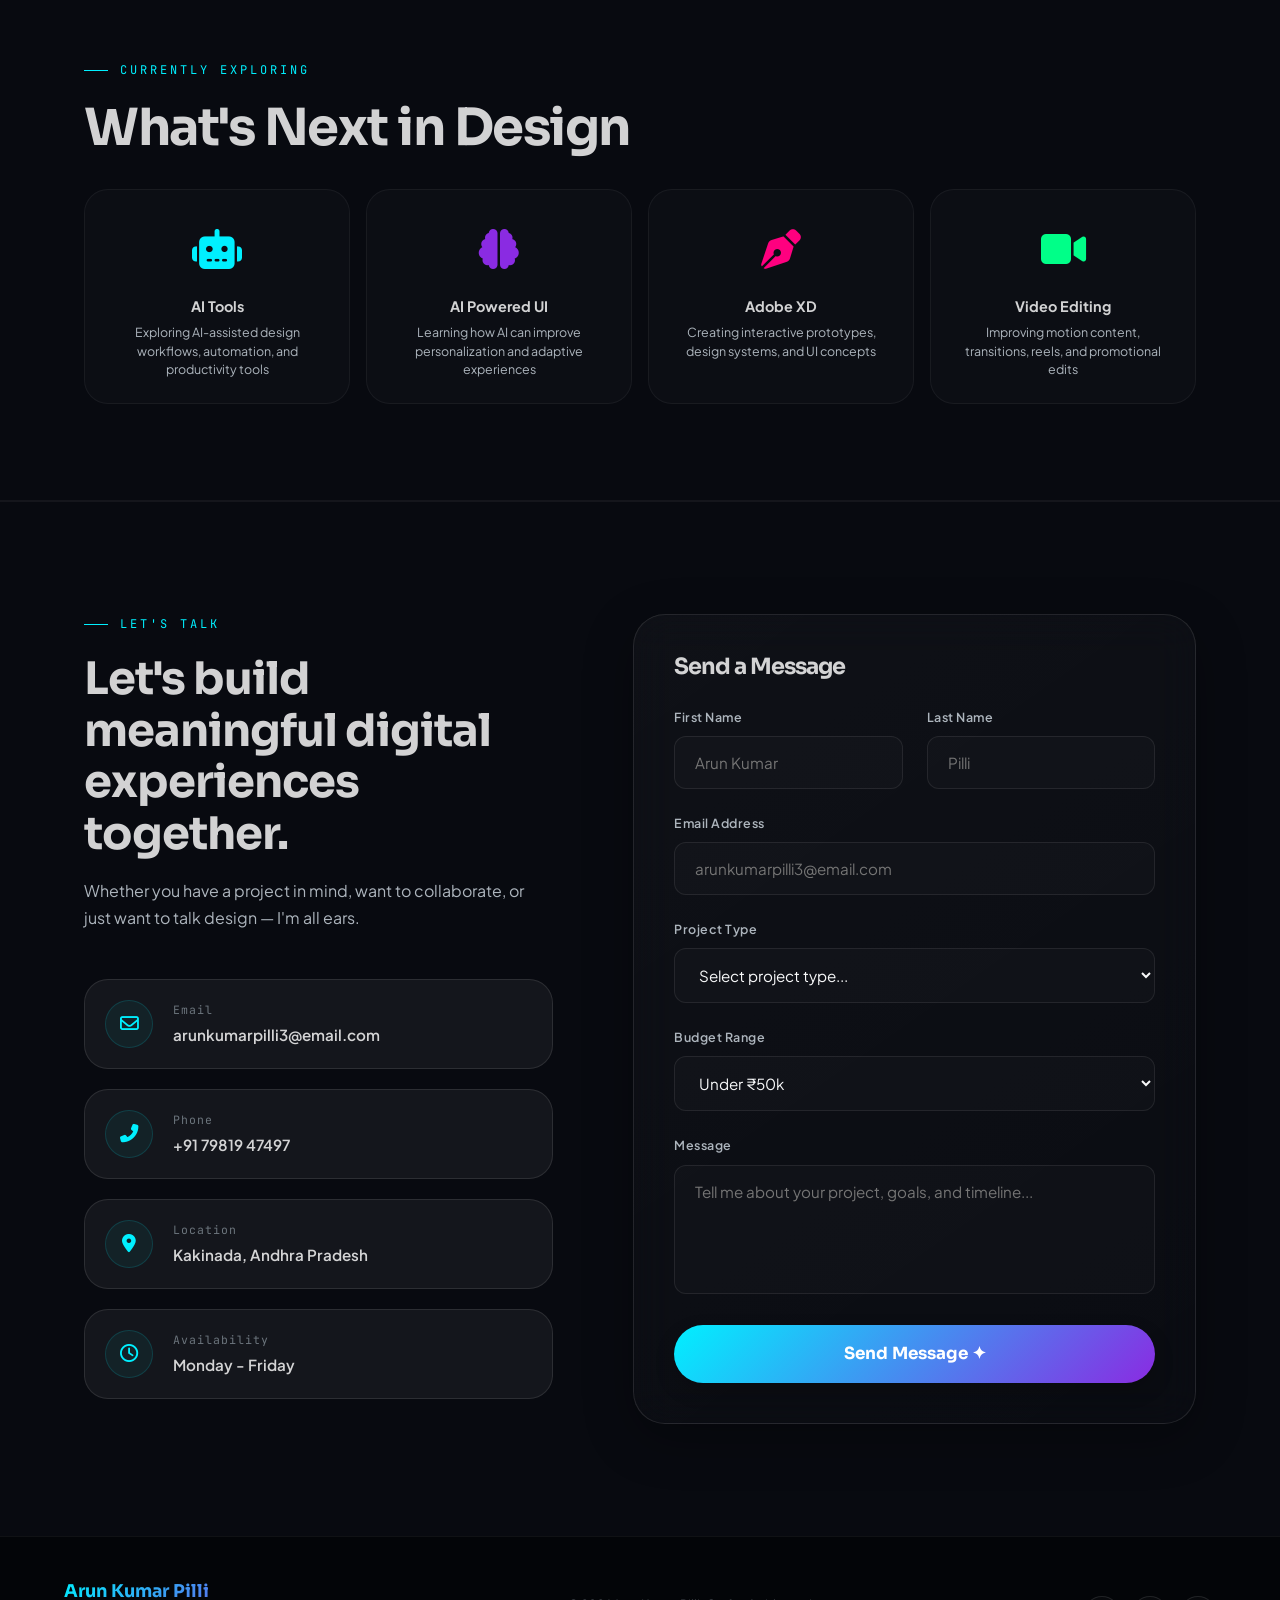
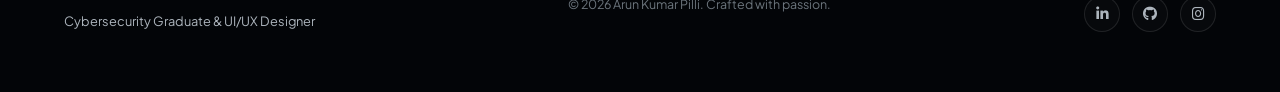
==== commit 478c5f60: "Redesigned mobile UI with modern glassmorphism and icon-only floating cards" ====
--- a/index.html
+++ b/index.html
@@ -15,6 +15,7 @@
 
 <body>
 
+    <div id="scrollProgress"></div>
     <!-- LOADER -->
     <div id="loader">
         <div
@@ -86,13 +87,12 @@
                         <img src="assets/images/profile.jpeg" alt="Profile Image" class="profile-image">
                     </div>
                     <!-- Floating Icons -->
-                    <div class="float-icon float-canva"><i class="fas fa-palette"></i> <span>Canva</span></div>
-                    <div class="float-icon float-anti"><i class="fas fa-space-shuttle"></i> <span>Anti-Gravity</span></div>
-                    <div class="float-icon float-vscode"><i class="fas fa-code"></i> <span>VS Code</span></div>
-                    <div class="float-icon float-github"><i class="fab fa-github"></i> <span>GitHub</span></div>
-                    <!-- Moved Figma/Cursor to bottom of visual tree to appear top level -->
-                    <div class="float-icon float-figma"><i class="fab fa-figma"></i> <span>Figma</span></div>
-                    <div class="float-icon float-cursor"><i class="fas fa-terminal"></i> <span>Cursor</span></div>
+                    <div class="float-icon float-canva"><i class="fas fa-palette"></i></div>
+                    <div class="float-icon float-anti"><i class="fas fa-space-shuttle"></i></div>
+                    <div class="float-icon float-vscode"><i class="fas fa-code"></i></div>
+                    <div class="float-icon float-github"><i class="fab fa-github"></i></div>
+                    <div class="float-icon float-figma"><i class="fab fa-figma"></i></div>
+                    <div class="float-icon float-cursor"><i class="fas fa-terminal"></i></div>
                 </div>
             </div>
             <div class="social-section">
--- a/styles.css
+++ b/styles.css
@@ -27,6 +27,9 @@
   --tr: 0.4s cubic-bezier(0.16, 1, 0.3, 1);
 }
 html{scroll-behavior:smooth;font-size:16px}
+
+#scrollProgress { position: fixed; top: 0; left: 0; width: 0%; height: 4px; background: linear-gradient(90deg, var(--a1), var(--a2)); z-index: 1000; transition: width 0.1s ease; box-shadow: 0 2px 10px rgba(0, 240, 255, 0.4); }
+
 body{
   background:var(--bg);color:rgba(255,255,255,0.82);
   font-family:var(--ff-body);font-size:1rem;line-height:1.7;
@@ -634,6 +637,16 @@
 
 
 
+
+@keyframes fadeUpStagger {
+    0% { opacity: 0; transform: translateY(20px); }
+    100% { opacity: 1; transform: translateY(0); }
+}
+@keyframes scaleInPop {
+    0% { opacity: 0; transform: scale(0.8); }
+    100% { opacity: 1; transform: scale(1); }
+}
+
 /* ── STRICT RESPONSIVE STACK ── */
 
 @media(max-width: 1440px) {
@@ -692,54 +705,91 @@
 }
 
 @media(max-width: 576px) {
-    .section, .section-full { padding: 3rem 5vw; }
+    .section, .section-full { padding: 1.5rem 5vw 2rem; }
+    .section-title { font-size: clamp(1.8rem, 5vw, 2.2rem); margin-bottom: 0.75rem; line-height: 1.1; }
+    .section-desc { margin-bottom: 1.5rem; font-size: 0.85rem; }
+    
+    /* Super Premium Ticker */
+    .marquee-wrap { padding: 0.35rem 0; margin-bottom: 0; border: none; background: rgba(255,255,255,0.02); backdrop-filter: blur(10px); box-shadow: 0 2px 10px rgba(0,0,0,0.5) inset; border-bottom: 1px solid rgba(255,255,255,0.05); }
+    .marquee-item { font-size: 0.55rem; gap: 0.4rem; padding-right: 1.5rem; text-transform: uppercase; letter-spacing: 1px; color: rgba(255,255,255,0.6); }
+    .marquee-item span { text-shadow: 0 0 8px var(--a1); }
+    .marquee-track { gap: 0; }
+    
+    .about-image-card { min-height: 240px; margin-bottom: -1rem; border-radius: var(--rL); border: 1px solid rgba(255,255,255,0.1); }
+    .about-grid { gap: 1.5rem; }
+    
     /* Side-by-side Hero structure */
     .hero-inner {
         display: grid;
         grid-template-columns: 1fr auto;
-        gap: 0.75rem 1rem;
+        gap: 0.5rem 0.5rem;
         align-items: center;
         text-align: left;
     }
     .hero-text { display: contents; }
     .hero-visual { display: contents; }
-    .social-section { grid-column: 1 / -1; width: 100%; text-align: center; margin-top: 1rem; }
-    .social-section .hero-socials { justify-content: center; }
-    
-    .hero-badge { grid-column: 1 / -1; margin: 0; justify-self: start; }
-    .hero h1 { grid-column: 1; margin: 0; }
-    .hero-visual-container { grid-column: 2; margin: 0; width: 160px; height: 160px; grid-row: span 3; align-self: start;}
-    .profile-circle { width: 100%; height: 100%; }
-    
-    .hero-sub { grid-column: 1; width: 100%; font-size: 0.85rem; max-width: 100%; line-height: 1.4; margin: 0;}
-    .type-wrap { grid-column: 1; justify-content: flex-start; margin-bottom: 0.5rem; font-size: 0.8rem;}
-    
-    .hero-btns { grid-column: 1 / -1; flex-direction: column; width: 100%; gap: 10px; margin-top: 0.5rem; }
-    .btn-glow, .btn-outline { width: 100%; text-align: center; padding: 0.8rem; font-size: 0.85rem; border-radius: 12px; }
+    
+    .hero-badge { grid-column: 1 / -1; grid-row: 1; margin: 0; justify-self: start; animation: fadeUpStagger 0.6s ease forwards; opacity: 0; }
+    .hero h1 { grid-column: 1 / -1; grid-row: 2; margin: 0; animation: fadeUpStagger 0.6s ease forwards 0.1s; opacity: 0; }
+    
+    .hero-visual-container { grid-column: 2; grid-row: 3 / 5; align-self: start; margin-top: 1rem; width: 115px; height: 115px; animation: scaleInPop 0.8s cubic-bezier(0.16, 1, 0.3, 1) forwards 0.2s; opacity: 0; position: relative; }
+    .profile-circle { width: 100%; height: 100%; border: 2px solid rgba(0, 240, 255, 0.3); box-shadow: 0 0 20px rgba(0, 240, 255, 0.2), inset 0 0 10px rgba(255,255,255,0.1); }
+    
+    .hero-sub { grid-column: 1; grid-row: 3; width: 100%; font-size: 0.82rem; max-width: 90%; line-height: 1.5; margin: 0.75rem 0 0 0; animation: fadeUpStagger 0.6s ease forwards 0.2s; opacity: 0;}
+    .type-wrap { grid-column: 1; grid-row: 4; justify-content: flex-start; margin: 0.2rem 0 0 0; font-size: 0.75rem; animation: fadeUpStagger 0.6s ease forwards 0.3s; opacity: 0;}
+    
+    .hero-btns { grid-column: 1 / -1; grid-row: 5; flex-direction: column; width: 100%; gap: 6px; margin-top: 0.5rem; animation: fadeUpStagger 0.6s ease forwards 0.4s; opacity: 0; }
+    
+    .social-section { grid-column: 1 / -1; grid-row: 6; width: 100%; text-align: center; margin-top: 0.25rem; animation: fadeUpStagger 0.6s ease forwards 0.5s; opacity: 0; }
+    .social-section .hero-socials { justify-content: center; gap: 8px; }
+    
+    .btn-glow, .btn-outline { width: 100%; text-align: center; padding: 0.65rem; font-size: 0.85rem; border-radius: 12px; }
     .btn-outline { background: rgba(255,255,255,0.03); border: 1px solid rgba(255,255,255,0.1); backdrop-filter: blur(10px); }
-    .btn-outline:hover { background: rgba(255,255,255,0.08); }
+    .btn-outline:hover { background: rgba(255,255,255,0.08); box-shadow: 0 0 15px rgba(0,240,255,0.3); }
+    .btn-glow { box-shadow: 0 4px 15px rgba(0,240,255,0.4); }
     
     .hero h1 .line, .grad-text { font-size: clamp(1.8rem, 6vw, 2.8rem); line-height: 1.05; }
     
-    .float-icon { padding: 4px; font-size: 0.6rem; transform: scale(0.85); box-shadow: 0 2px 10px var(--glow1); }
-    .float-icon i { font-size: 0.75rem; }
-    .float-figma { top: 0%; right: -5%; } 
-    .float-anti { top: 15%; left: -5%; }
-    .float-cursor { bottom: 5%; left: 0%; }
-    .float-vscode { bottom: 0%; right: 0%; }
+    /* Ultimate Minimalist Floating Pills */
+    .float-icon { width: 30px; height: 30px; border-radius: 50%; padding: 0; display: flex; align-items: center; justify-content: center; background: rgba(20,20,30,0.8); backdrop-filter: blur(8px); -webkit-backdrop-filter: blur(8px); border: 1px solid rgba(255,255,255,0.2); box-shadow: 0 4px 12px var(--glow1), inset 0 2px 4px rgba(255,255,255,0.1); margin:0; animation: scaleInPop 0.5s ease forwards 0.5s; opacity: 0; }
+    .float-icon i { font-size: 0.85rem; }
+    .float-figma { top: -5%; right: -5%; } 
+    .float-anti { top: 30%; left: -10%; box-shadow: 0 4px 12px rgba(244,114,182,0.4); }
+    .float-cursor { bottom: 0%; left: -5%; }
+    .float-vscode { bottom: 5%; right: -5%; box-shadow: 0 4px 12px rgba(6,182,212,0.4); }
     .float-canva, .float-github { display: none; }
     
+    /* Deep Glassmorphism Cards */
+    .proj-card, .skill-card, .contact-item { background: rgba(255,255,255,0.03); backdrop-filter: blur(16px); -webkit-backdrop-filter: blur(16px); border: 1px solid rgba(255,255,255,0.08); border-radius: 16px; box-shadow: 0 8px 32px rgba(0,0,0,0.2); }
+    
     .about-image-card { min-height: 300px; }
-    .hero { padding: calc(var(--nav) + 1.5rem) 5vw 2rem; min-height: auto; }
-    
-    .skills-grid { grid-template-columns: 1fr 1fr; gap: 1rem; grid-auto-rows: 140px; }
-    .skill-card { padding: 1rem; }
+    .hero { padding: calc(var(--nav) + 0.5rem) 5vw 0rem; min-height: auto; }
+    
+    .skills-grid { grid-template-columns: 1fr 1fr; gap: 0.8rem; grid-auto-rows: 120px; }
+    .skill-card { padding: 1rem; align-items: center; text-align: center; justify-content: center;gap: 0.5rem;}
+    .skill-card .skill-icon { margin-bottom: 0px; font-size: 2rem;}
+    .skill-card .skill-name { font-size: 0.75rem; letter-spacing: 0.5px;}
+
+    /* Mobile Menu Sub-Animations */
+    .mobile-menu a { animation: fadeUpStagger 0.4s ease forwards; opacity: 0; }
+    .mobile-menu a:nth-child(1) { animation-delay: 0.1s; }
+    .mobile-menu a:nth-child(2) { animation-delay: 0.2s; }
+    .mobile-menu a:nth-child(3) { animation-delay: 0.3s; }
+    .mobile-menu a:nth-child(4) { animation-delay: 0.4s; }
+    .mobile-menu a:nth-child(5) { animation-delay: 0.5s; }
+    .mobile-menu a:nth-child(6) { animation-delay: 0.6s; }
+    .mobile-menu a.active { border-left: 3px solid var(--a1); padding-left: 10px; color: var(--a1); }
 }
 
 @media(max-width: 480px) {
-    .hero-visual-container { width: 140px; height: 140px; }
-    .hero h1 .line, .grad-text { font-size: clamp(1.8rem, 7vw, 2.2rem); }
+    .section, .section-full { padding: 1rem 5vw 1.5rem; }
+    .hero h1 .line, .grad-text { font-size: clamp(1.6rem, 7vw, 2.2rem); }
     .hero-badge { font-size: 0.72rem; padding: 4px 12px; }
+    
+    /* Further compacting the very specific components on the smallest screens */
+    .hero-inner { gap: 0.2rem 0.4rem; }
+    .hero-visual-container { width: 105px; height: 105px; margin-top: 1.25rem; }
+    .btn-glow, .btn-outline { padding: 0.5rem; font-size: 0.8rem; }
     
     .proj-card { box-shadow: 0 4px 15px rgba(0,0,0,0.2) !important; }
     .proj-card .proj-thumb { height: 160px !important; }
@@ -748,6 +798,6 @@
     .contact-item { flex-direction: column; text-align: center; gap: 0.5rem; justify-content: center; padding: 1rem; }
     .contact-icon-wrap { margin: 0 auto; }
     
-    .social-icon { width: 40px; height: 40px; font-size: 14px; }
-    .social-section .hero-socials { gap: 8px; }
-}
+    .social-icon { width: 32px; height: 32px; font-size: 13px; }
+    .social-section .hero-socials { gap: 6px; }
+}
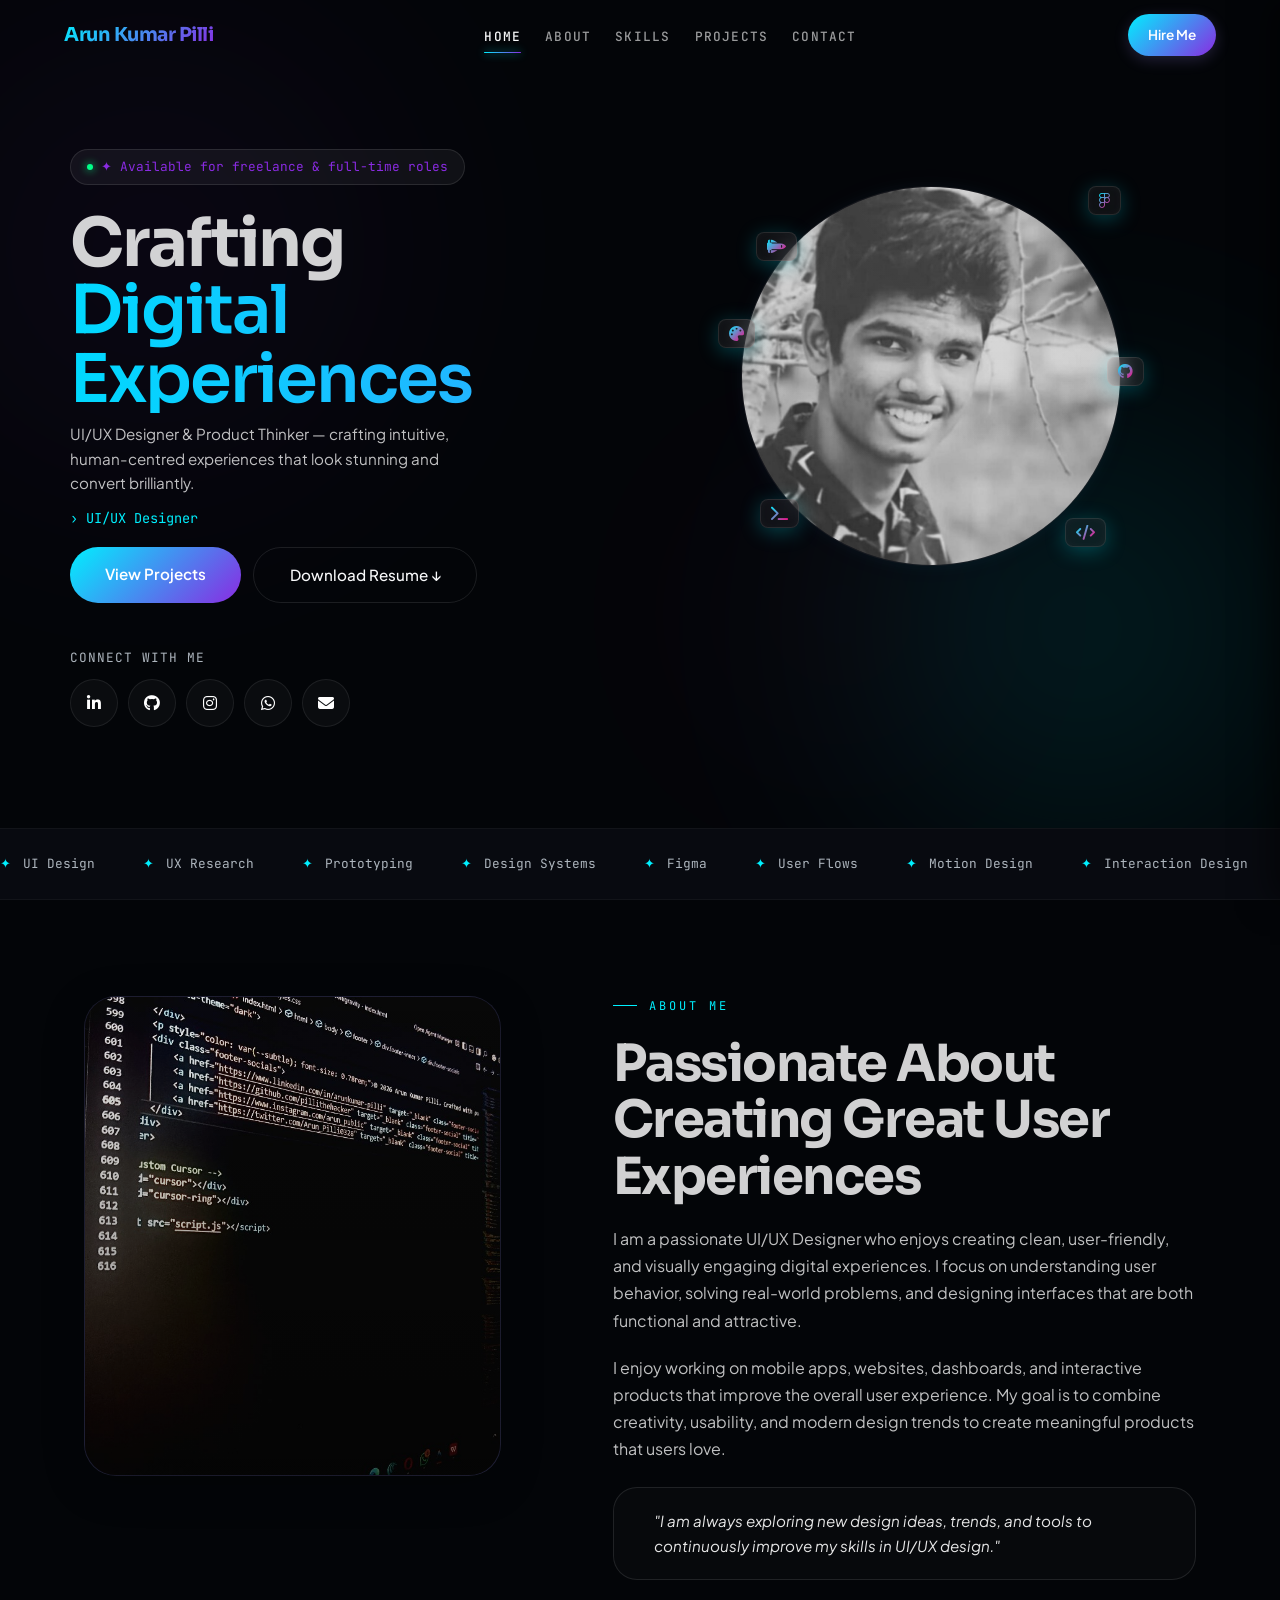
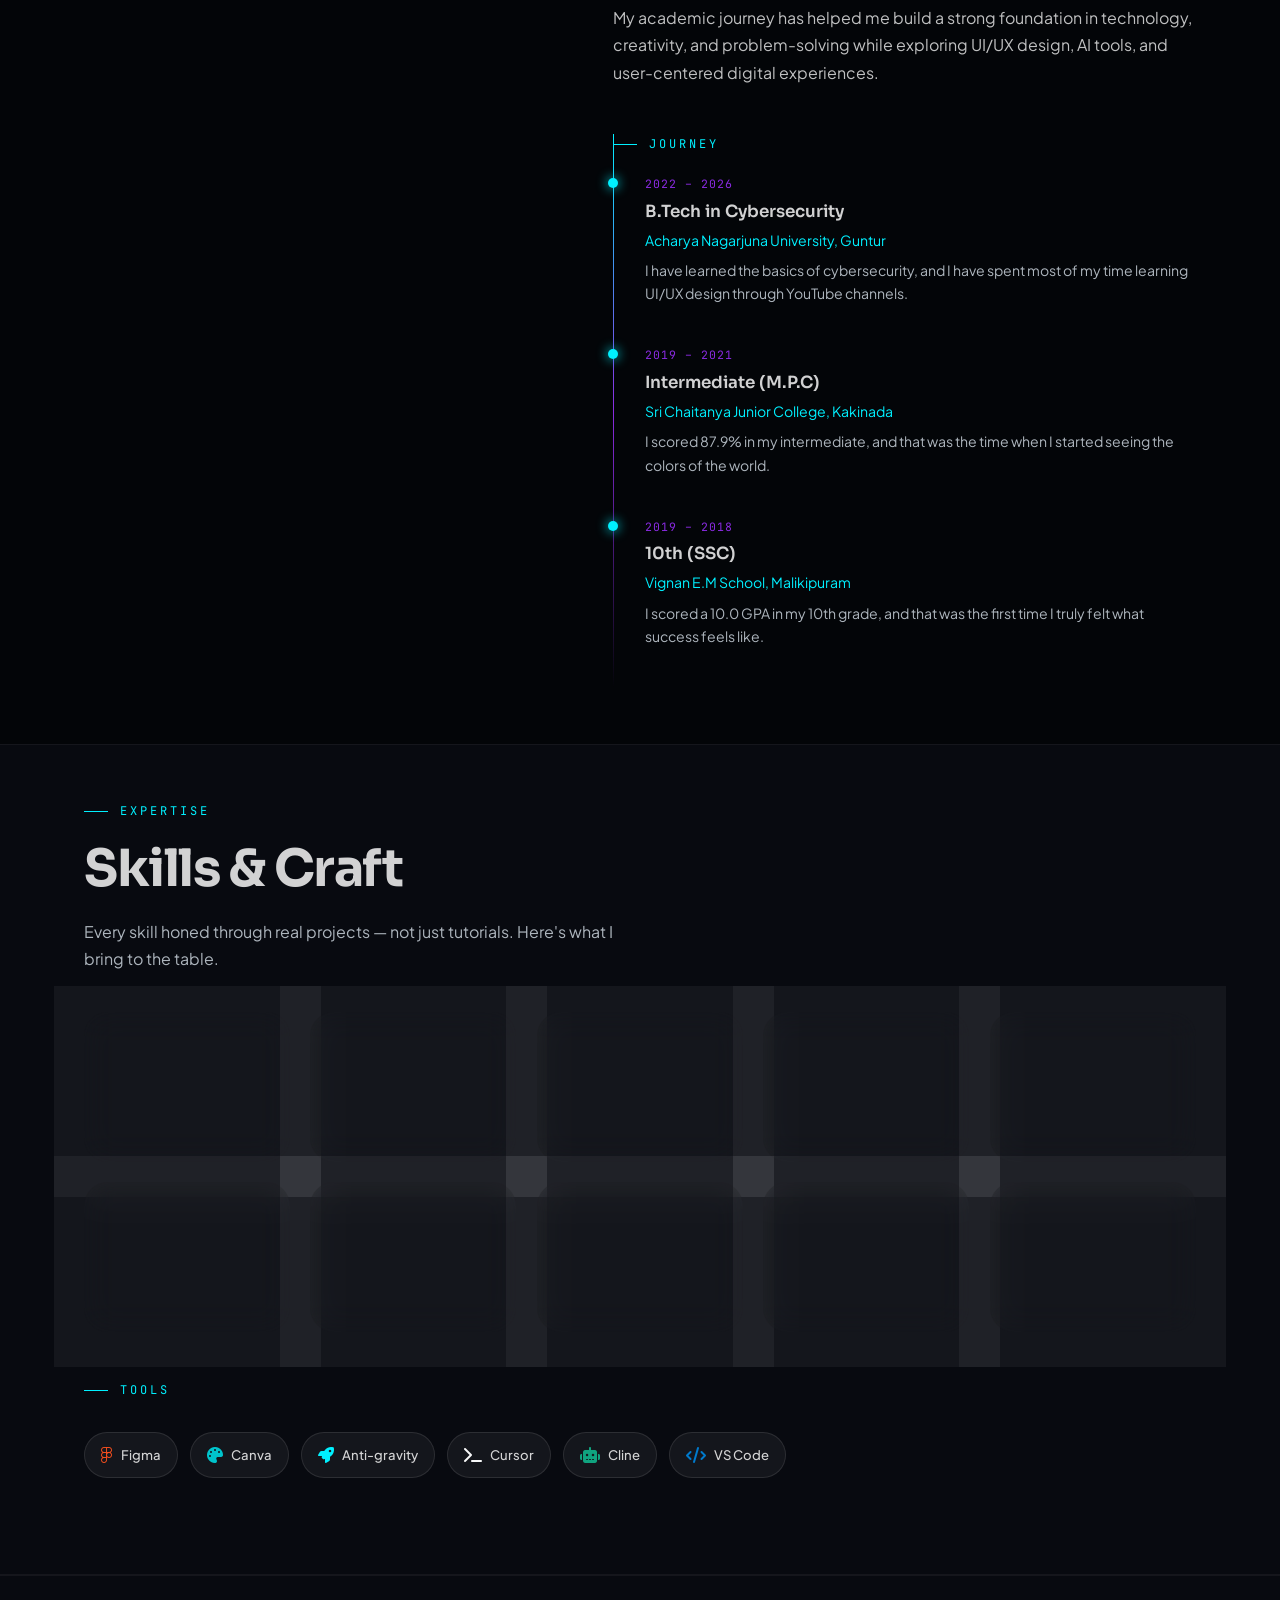
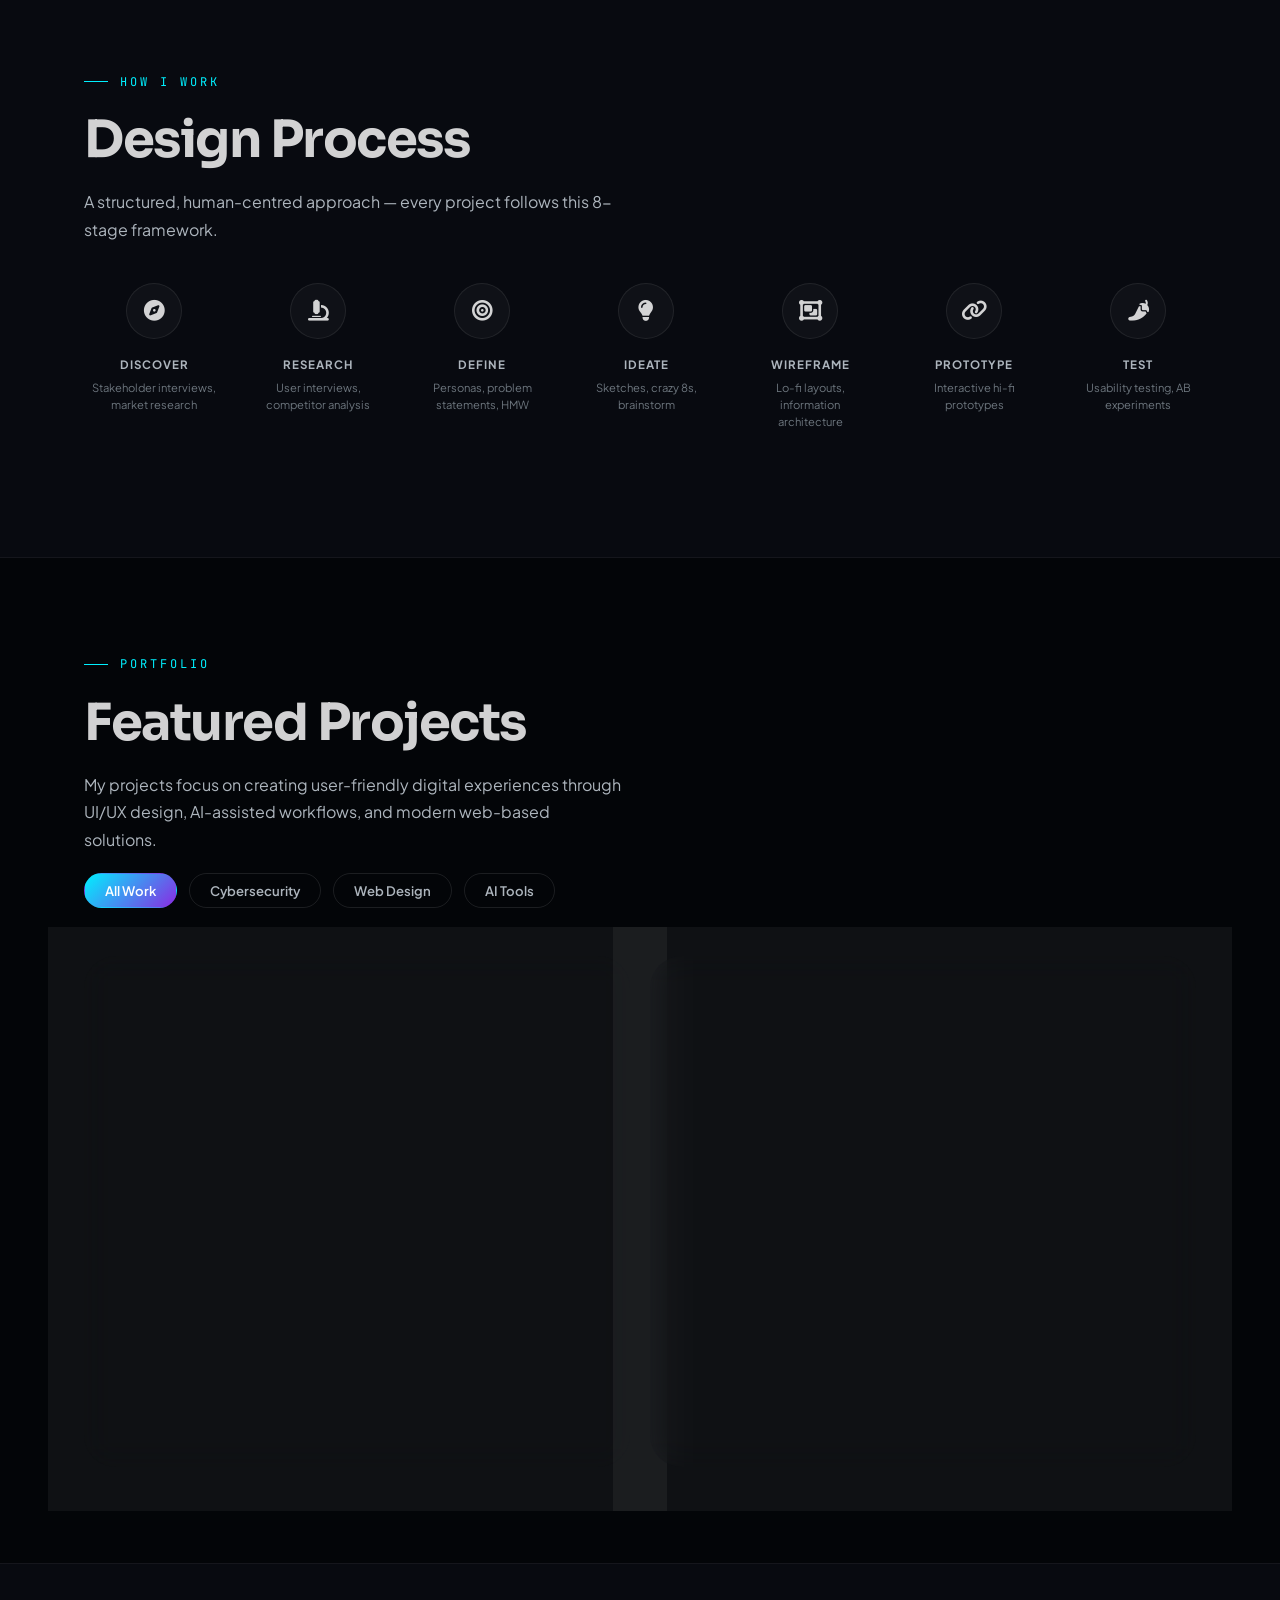
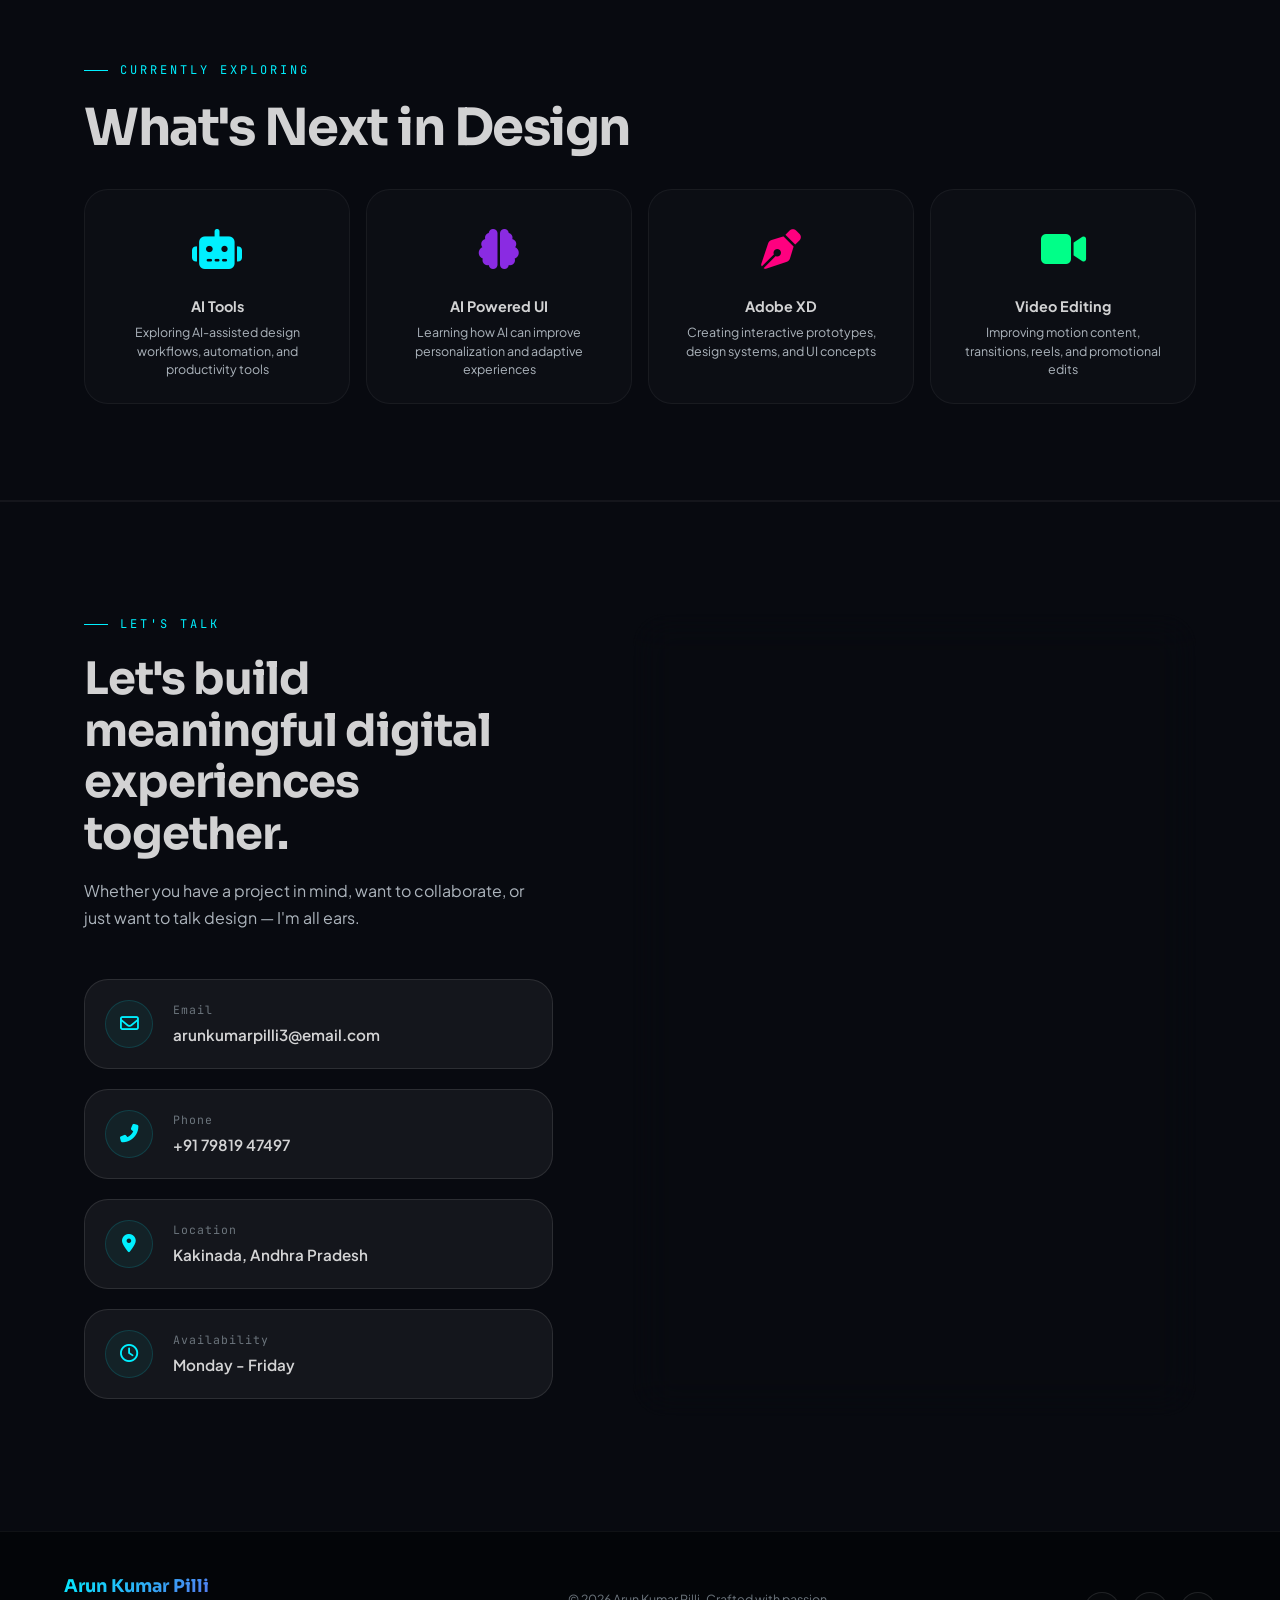
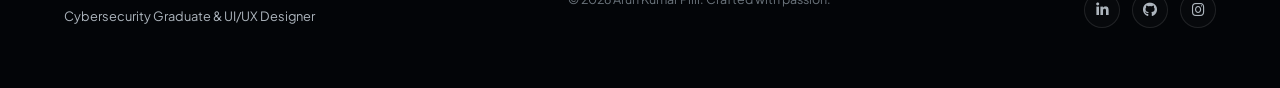
==== commit 7e75f9d5: "Improved mobile home alignment and refined contact card layout" ====
--- a/index.html
+++ b/index.html
@@ -459,33 +459,33 @@
                 <h3 style="font-family: var(--ff-head); font-weight: 700; font-size: 1.4rem; margin-bottom: 1.75rem;">
                     Send a Message</h3>
                 <div class="form-row">
-                    <div class="fg"><label>First Name</label><input type="text" id="fname" placeholder="Arun Kumar"></div>
-                    <div class="fg"><label>Last Name</label><input type="text" id="lname" placeholder="Pilli"></div>
-                </div>
-                <div class="fg"><label>Email Address</label><input type="email" id="email" placeholder="arunkumarpilli3@email.com"></div>
+                    <div class="fg"><label>First Name</label><div class="input-wrap"><i class="far fa-user"></i><input type="text" id="fname" placeholder="Arun Kumar"></div></div>
+                    <div class="fg"><label>Last Name</label><div class="input-wrap"><i class="far fa-user"></i><input type="text" id="lname" placeholder="Pilli"></div></div>
+                </div>
+                <div class="fg"><label>Email Address</label><div class="input-wrap"><i class="far fa-envelope"></i><input type="email" id="email" placeholder="arunkumarpilli3@email.com"></div></div>
                 <div class="fg">
                     <label>Project Type</label>
-                    <select id="ptype">
+                    <div class="input-wrap"><i class="fas fa-briefcase"></i><select id="ptype">
                         <option>Select project type...</option>
                         <option>UI/UX Design</option>
                         <option>Web Application</option>
                         <option>Cybersecurity Analysis</option>
                         <option>Cloud Infrastructure</option>
                         <option>Other</option>
-                    </select>
+                    </select></div>
                 </div>
                 <div class="fg">
                     <label>Budget Range</label>
-                    <select id="pbudget">
+                    <div class="input-wrap"><i class="fas fa-wallet"></i><select id="pbudget">
                         <option>Under ₹50k</option>
                         <option>₹50k – ₹1.5L</option>
                         <option>₹1.5L – ₹3L</option>
                         <option>₹3L+</option>
-                    </select>
-                </div>
-                <div class="fg"><label>Message</label><textarea id="pmessage" rows="5"
-                        placeholder="Tell me about your project, goals, and timeline..."></textarea></div>
-                <button onclick="sendContactMessage(event)" class="submit-btn">Send Message ✦</button>
+                    </select></div>
+                </div>
+                <div class="fg"><label>Message</label><div class="input-wrap align-top"><i class="far fa-comment-dots"></i><textarea id="pmessage" rows="5"
+                        placeholder="Tell me about your project, goals, and timeline..."></textarea></div></div>
+                <button onclick="sendContactMessage(event)" class="submit-btn">Send Message <i class="fas fa-paper-plane" style="font-size: 0.85em; margin-left: 4px;"></i></button>
             </div>
         </div>
     </div>
--- a/styles.css
+++ b/styles.css
@@ -493,7 +493,11 @@
 .fg{margin-bottom:1.5rem;position:relative}
 .fg label{display:block;font-size:.78rem;color:var(--muted);font-weight:600;margin-bottom:.5rem;letter-spacing:.5px;transition:color .3s ease}
 .fg:focus-within label{color:var(--a1)}
-.fg input,.fg textarea,.fg select{width:100%;background:rgba(255,255,255,0.02);border:1px solid rgba(255,255,255,0.08);border-radius:12px;padding:1rem 1.25rem;color:var(--text);font-family:var(--ff-body);font-size:.95rem;outline:none;transition:all .3s cubic-bezier(0.16,1,0.3,1);resize:none}
+.input-wrap { position: relative; width: 100%; display: flex; }
+.input-wrap i { position: absolute; left: 1.15rem; top: 50%; transform: translateY(-50%); color: rgba(255,255,255,0.35); font-size: 0.95rem; pointer-events: none; transition: color 0.3s ease; }
+.input-wrap.align-top i { top: 1.25rem; transform: none; }
+.fg:focus-within .input-wrap i { color: var(--a1); }
+.fg input,.fg textarea,.fg select{width:100%;background:rgba(255,255,255,0.02);border:1px solid rgba(255,255,255,0.08);border-radius:12px;padding:1rem 1.25rem 1rem 3rem;color:var(--text);font-family:var(--ff-body);font-size:.95rem;outline:none;transition:all .3s cubic-bezier(0.16,1,0.3,1);resize:none}
 .fg input:hover,.fg textarea:hover,.fg select:hover{background:rgba(255,255,255,0.05)}
 .fg input:focus,.fg textarea:focus,.fg select:focus{border-color:var(--a1);background:rgba(0,240,255,0.03);box-shadow:0 0 0 4px rgba(0,240,255,0.1);transform:translateY(-2px)}
 .fg select option{background:var(--bg2)}
@@ -705,99 +709,147 @@
 }
 
 @media(max-width: 576px) {
-    .section, .section-full { padding: 1.5rem 5vw 2rem; }
-    .section-title { font-size: clamp(1.8rem, 5vw, 2.2rem); margin-bottom: 0.75rem; line-height: 1.1; }
-    .section-desc { margin-bottom: 1.5rem; font-size: 0.85rem; }
-    
-    /* Super Premium Ticker */
-    .marquee-wrap { padding: 0.35rem 0; margin-bottom: 0; border: none; background: rgba(255,255,255,0.02); backdrop-filter: blur(10px); box-shadow: 0 2px 10px rgba(0,0,0,0.5) inset; border-bottom: 1px solid rgba(255,255,255,0.05); }
+    .section, .section-full { padding: 1rem 5vw 1.25rem; }
+    .section-title { font-size: clamp(1.5rem, 5vw, 1.8rem); margin-bottom: 0.5rem; line-height: 1.1; }
+    .section-desc { margin-bottom: 1.25rem; font-size: 0.8rem; line-height: 1.4; color: var(--muted); }
+    
+    /* Super Premium Ticker - Slimmer */
+    .marquee-wrap { padding: 0.3rem 0; margin-bottom: 0; border: none; background: rgba(255,255,255,0.02); backdrop-filter: blur(10px); box-shadow: 0 2px 10px rgba(0,0,0,0.5) inset; border-bottom: 1px solid rgba(255,255,255,0.05); }
     .marquee-item { font-size: 0.55rem; gap: 0.4rem; padding-right: 1.5rem; text-transform: uppercase; letter-spacing: 1px; color: rgba(255,255,255,0.6); }
-    .marquee-item span { text-shadow: 0 0 8px var(--a1); }
+    .marquee-item span { text-shadow: 0 0 8px var(--a1); font-size: 0.4rem; }
     .marquee-track { gap: 0; }
     
-    .about-image-card { min-height: 240px; margin-bottom: -1rem; border-radius: var(--rL); border: 1px solid rgba(255,255,255,0.1); }
-    .about-grid { gap: 1.5rem; }
-    
-    /* Side-by-side Hero structure */
+    .about-image-card { min-height: 200px; margin-bottom: -1rem; border-radius: var(--rL); border: 1px solid rgba(255,255,255,0.1); }
+    .about-grid { gap: 1.25rem; }
+    
+    /* Proper Desktop/Tablet landscape fallbacks if needed */
+    
+    /* Hero - Stacked Portrait */
+    .hero { 
+        padding: clamp(70px, 12vh, 100px) 5vw clamp(2rem, 8vh, 4rem); 
+        min-height: 100vh;
+        display: flex;
+        flex-direction: column;
+        justify-content: center;
+        align-items: center;
+    }
+    
     .hero-inner {
-        display: grid;
-        grid-template-columns: 1fr auto;
-        gap: 0.5rem 0.5rem;
-        align-items: center;
+        display: flex;
+        flex-direction: column;
+        gap: 1.5rem;
+        align-items: flex-start;
         text-align: left;
+        width: 100%;
     }
-    .hero-text { display: contents; }
-    .hero-visual { display: contents; }
-    
-    .hero-badge { grid-column: 1 / -1; grid-row: 1; margin: 0; justify-self: start; animation: fadeUpStagger 0.6s ease forwards; opacity: 0; }
-    .hero h1 { grid-column: 1 / -1; grid-row: 2; margin: 0; animation: fadeUpStagger 0.6s ease forwards 0.1s; opacity: 0; }
-    
-    .hero-visual-container { grid-column: 2; grid-row: 3 / 5; align-self: start; margin-top: 1rem; width: 115px; height: 115px; animation: scaleInPop 0.8s cubic-bezier(0.16, 1, 0.3, 1) forwards 0.2s; opacity: 0; position: relative; }
-    .profile-circle { width: 100%; height: 100%; border: 2px solid rgba(0, 240, 255, 0.3); box-shadow: 0 0 20px rgba(0, 240, 255, 0.2), inset 0 0 10px rgba(255,255,255,0.1); }
-    
-    .hero-sub { grid-column: 1; grid-row: 3; width: 100%; font-size: 0.82rem; max-width: 90%; line-height: 1.5; margin: 0.75rem 0 0 0; animation: fadeUpStagger 0.6s ease forwards 0.2s; opacity: 0;}
-    .type-wrap { grid-column: 1; grid-row: 4; justify-content: flex-start; margin: 0.2rem 0 0 0; font-size: 0.75rem; animation: fadeUpStagger 0.6s ease forwards 0.3s; opacity: 0;}
-    
-    .hero-btns { grid-column: 1 / -1; grid-row: 5; flex-direction: column; width: 100%; gap: 6px; margin-top: 0.5rem; animation: fadeUpStagger 0.6s ease forwards 0.4s; opacity: 0; }
-    
-    .social-section { grid-column: 1 / -1; grid-row: 6; width: 100%; text-align: center; margin-top: 0.25rem; animation: fadeUpStagger 0.6s ease forwards 0.5s; opacity: 0; }
-    .social-section .hero-socials { justify-content: center; gap: 8px; }
-    
-    .btn-glow, .btn-outline { width: 100%; text-align: center; padding: 0.65rem; font-size: 0.85rem; border-radius: 12px; }
+    
+    .hero-text { display: flex; flex-direction: column; align-items: flex-start; width: 100%; }
+    
+    .hero-badge { margin: 0 0 0.5rem 0; animation: fadeUpStagger 0.6s ease forwards; opacity: 0; font-size: 0.72rem; padding: 6px 14px;}
+    .hero h1 { margin: 0; align-items: flex-start; animation: fadeUpStagger 0.6s ease forwards 0.1s; opacity: 0; max-width: 100%; }
+    
+    .hero-visual { width: 100%; justify-content: center; margin-top: 1rem; position: relative; animation: fadeUpStagger 0.6s ease forwards 0.5s; opacity: 0; display: flex; }
+    .hero-visual-container { width: 220px; height: 220px; position: relative; animation: scaleInPop 0.8s cubic-bezier(0.16, 1, 0.3, 1) forwards 0.2s; opacity: 0;}
+    .profile-circle { width: 100%; height: 100%; border: 2px solid rgba(0, 240, 255, 0.4); box-shadow: 0 0 35px rgba(0, 240, 255, 0.2), inset 0 0 15px rgba(255,255,255,0.1); }
+    
+    .hero-sub { width: 100%; font-size: 0.95rem; max-width: 100%; line-height: 1.6; margin: 0.75rem 0 0 0; animation: fadeUpStagger 0.6s ease forwards 0.2s; opacity: 0; color: rgba(255,255,255,0.85); }
+    .type-wrap { justify-content: flex-start; margin: 0.5rem 0 0 0; font-size: 0.85rem; animation: fadeUpStagger 0.6s ease forwards 0.3s; opacity: 0; }
+    
+    .hero-btns { flex-direction: row; flex-wrap: wrap; justify-content: flex-start; width: 100%; gap: 10px; margin-top: 1.25rem; animation: fadeUpStagger 0.6s ease forwards 0.4s; opacity: 0; }
+    
+    .social-section { width: 100%; text-align: left; margin-top: 1.5rem; animation: fadeUpStagger 0.6s ease forwards 0.6s; opacity: 0; }
+    .social-section .hero-socials { justify-content: flex-start; gap: 12px; }
+    
+    .btn-glow, .btn-outline { flex: 1; min-width: 140px; text-align: center; padding: 0.85rem 1rem; font-size: 0.9rem; border-radius: 100px; }
     .btn-outline { background: rgba(255,255,255,0.03); border: 1px solid rgba(255,255,255,0.1); backdrop-filter: blur(10px); }
     .btn-outline:hover { background: rgba(255,255,255,0.08); box-shadow: 0 0 15px rgba(0,240,255,0.3); }
-    .btn-glow { box-shadow: 0 4px 15px rgba(0,240,255,0.4); }
-    
-    .hero h1 .line, .grad-text { font-size: clamp(1.8rem, 6vw, 2.8rem); line-height: 1.05; }
-    
-    /* Ultimate Minimalist Floating Pills */
-    .float-icon { width: 30px; height: 30px; border-radius: 50%; padding: 0; display: flex; align-items: center; justify-content: center; background: rgba(20,20,30,0.8); backdrop-filter: blur(8px); -webkit-backdrop-filter: blur(8px); border: 1px solid rgba(255,255,255,0.2); box-shadow: 0 4px 12px var(--glow1), inset 0 2px 4px rgba(255,255,255,0.1); margin:0; animation: scaleInPop 0.5s ease forwards 0.5s; opacity: 0; }
-    .float-icon i { font-size: 0.85rem; }
-    .float-figma { top: -5%; right: -5%; } 
+    .btn-glow { box-shadow: 0 4px 15px rgba(0,240,255,0.4); background: linear-gradient(135deg, var(--a1), var(--a2)); }
+    
+    .hero h1 .line, .grad-text { font-size: clamp(2.2rem, 11vw, 3.4rem); line-height: 1.1; }
+    .grad-text { background: -webkit-linear-gradient(135deg, var(--a1), var(--a2)); -webkit-background-clip: text; -webkit-text-fill-color: transparent; }
+    
+    /* Elegant Floating Pills */
+    .float-icon { width: 34px; height: 34px; border-radius: 50%; padding: 0; display: flex; align-items: center; justify-content: center; background: rgba(20,20,30,0.85); backdrop-filter: blur(12px); -webkit-backdrop-filter: blur(12px); border: 1px solid rgba(255,255,255,0.15); box-shadow: 0 8px 20px var(--glow1), inset 0 2px 4px rgba(255,255,255,0.1); position: absolute; margin:0; animation: scaleInPop 0.5s ease forwards 0.5s; opacity: 0; }
+    .float-icon i { font-size: 0.95rem; }
+    .float-figma { top: -5%; right: 5%; } 
     .float-anti { top: 30%; left: -10%; box-shadow: 0 4px 12px rgba(244,114,182,0.4); }
-    .float-cursor { bottom: 0%; left: -5%; }
-    .float-vscode { bottom: 5%; right: -5%; box-shadow: 0 4px 12px rgba(6,182,212,0.4); }
-    .float-canva, .float-github { display: none; }
-    
-    /* Deep Glassmorphism Cards */
-    .proj-card, .skill-card, .contact-item { background: rgba(255,255,255,0.03); backdrop-filter: blur(16px); -webkit-backdrop-filter: blur(16px); border: 1px solid rgba(255,255,255,0.08); border-radius: 16px; box-shadow: 0 8px 32px rgba(0,0,0,0.2); }
-    
-    .about-image-card { min-height: 300px; }
-    .hero { padding: calc(var(--nav) + 0.5rem) 5vw 0rem; min-height: auto; }
-    
-    .skills-grid { grid-template-columns: 1fr 1fr; gap: 0.8rem; grid-auto-rows: 120px; }
-    .skill-card { padding: 1rem; align-items: center; text-align: center; justify-content: center;gap: 0.5rem;}
-    .skill-card .skill-icon { margin-bottom: 0px; font-size: 2rem;}
+    .float-cursor { bottom: -5%; left: 10%; }
+    .float-vscode { bottom: 15%; right: -10%; box-shadow: 0 4px 12px rgba(6,182,212,0.4); }
+    .float-canva { top: -5%; left: 0%; display: none; }
+    .float-github { bottom: -10%; right: 10%; display: none; }
+    
+    /* Deep Glassmorphism Cards & Densification */
+    .proj-card, .skill-card, .contact-item { background: rgba(255,255,255,0.03); backdrop-filter: blur(24px); -webkit-backdrop-filter: blur(24px); border: 1px solid rgba(255,255,255,0.1); border-radius: 16px; box-shadow: 0 8px 32px rgba(0,0,0,0.2); }
+    
+    .about-text, .philosophy-card p, .tl-desc, .explore-desc { font-size: 0.85rem; line-height: 1.5; }
+    .tl-title { font-size: 0.95rem; }
+    .tl-year { font-size: 0.8rem; }
+    .tl-item { padding-left: 1.5rem; margin-bottom: 1.25rem; }
+    .tl-dot { width: 10px; height: 10px; border: 2px solid var(--a1); left: -5px; top: 4px;}
+    
+    .skills-grid { grid-template-columns: 1fr 1fr; gap: 0.7rem; grid-auto-rows: 110px; }
+    .skill-card { padding: 0.8rem; align-items: center; text-align: center; justify-content: center; gap: 0.5rem;}
+    .skill-card .skill-icon { margin-bottom: 0px; font-size: 1.8rem;}
     .skill-card .skill-name { font-size: 0.75rem; letter-spacing: 0.5px;}
 
+    /* Premium Compact Contact Form */
+    .contact-form-card { max-width: 100%; margin: 0 auto; padding: 1.75rem; background: rgba(10,10,20,0.5); backdrop-filter: blur(28px); -webkit-backdrop-filter: blur(28px); border: 1px solid rgba(255,255,255,0.08); border-radius: 20px; box-shadow: 0 10px 40px rgba(0,0,0,0.4), inset 0 2px 20px rgba(255,255,255,0.03); }
+    .form-row { display: grid; grid-template-columns: 1fr; gap: 1rem; margin-bottom: 1rem;}
+    .fg { margin-bottom: 1rem; }
+    .fg label { font-size: 0.75rem; margin-bottom: 6px; }
+    .fg input, .fg select, .fg textarea { font-size: 0.85rem; padding: 0.8rem 1rem 0.8rem 2.6rem; border-radius: 10px; background: rgba(0,0,0,0.25); border: 1px solid rgba(255,255,255,0.06); }
+    .fg input:focus, .fg textarea:focus, .fg select:focus { background: rgba(0,0,0,0.4); border-color: rgba(0, 240, 255, 0.5); box-shadow: 0 0 15px rgba(0,240,255,0.15), inset 0 0 8px rgba(0,240,255,0.05); }
+    .input-wrap i { left: 0.9rem; font-size: 0.85rem; }
+    .input-wrap.align-top i { top: 0.95rem; }
+    .submit-btn { border-radius: 12px; padding: 0.9rem; font-size: 0.88rem; background: linear-gradient(135deg, var(--a1), #8a2be2); box-shadow: 0 6px 20px rgba(138,43,226,0.2); transition: all 0.3s ease; display: flex; align-items: center; justify-content: center; gap: 8px;}
+    .submit-btn:hover { transform: translateY(-2px); box-shadow: 0 8px 25px rgba(138,43,226,0.4); }
+    
     /* Mobile Menu Sub-Animations */
     .mobile-menu a { animation: fadeUpStagger 0.4s ease forwards; opacity: 0; }
-    .mobile-menu a:nth-child(1) { animation-delay: 0.1s; }
-    .mobile-menu a:nth-child(2) { animation-delay: 0.2s; }
-    .mobile-menu a:nth-child(3) { animation-delay: 0.3s; }
-    .mobile-menu a:nth-child(4) { animation-delay: 0.4s; }
-    .mobile-menu a:nth-child(5) { animation-delay: 0.5s; }
-    .mobile-menu a:nth-child(6) { animation-delay: 0.6s; }
+    .mobile-menu a:nth-child(2) { animation-delay: 0.1s; }
+    .mobile-menu a:nth-child(3) { animation-delay: 0.2s; }
+    .mobile-menu a:nth-child(4) { animation-delay: 0.3s; }
+    .mobile-menu a:nth-child(5) { animation-delay: 0.4s; }
+    .mobile-menu a:nth-child(6) { animation-delay: 0.5s; }
+    .mobile-menu a:nth-child(7) { animation-delay: 0.6s; }
     .mobile-menu a.active { border-left: 3px solid var(--a1); padding-left: 10px; color: var(--a1); }
 }
 
+@media(max-width: 992px) and (orientation: landscape) {
+    /* Mobile Landscape rules */
+    .hero { min-height: 100vh; padding: 75px 4vw 2rem; justify-content: center; align-items: center; }
+    .hero-inner {
+        grid-template-columns: 1.2fr 1fr;
+        text-align: left;
+        gap: 2rem;
+        display: grid;
+    }
+    .hero h1 { align-items: flex-start; margin: 0; }
+    .hero-sub { margin: 0; max-width: 100%; text-align: left; }
+    .hero-btns { justify-content: flex-start; margin: 0; }
+    .social-section { align-items: flex-start; text-align: left; margin: 0 0 0 0; }
+    .hero-socials { justify-content: flex-start; margin: 0; }
+    .hero-visual { display: flex; order: 2; margin-top: 0; align-items: center; justify-content: center; }
+    .hero-visual-container { width: 220px; height: 220px; }
+    .hero-badge { margin: 0; }
+    .type-wrap { display: flex; justify-content: flex-start; }
+}
+
 @media(max-width: 480px) {
-    .section, .section-full { padding: 1rem 5vw 1.5rem; }
-    .hero h1 .line, .grad-text { font-size: clamp(1.6rem, 7vw, 2.2rem); }
-    .hero-badge { font-size: 0.72rem; padding: 4px 12px; }
-    
-    /* Further compacting the very specific components on the smallest screens */
-    .hero-inner { gap: 0.2rem 0.4rem; }
-    .hero-visual-container { width: 105px; height: 105px; margin-top: 1.25rem; }
-    .btn-glow, .btn-outline { padding: 0.5rem; font-size: 0.8rem; }
+    .section, .section-full { padding: 1.5rem 5vw 2rem; }
+    .hero h1 .line, .grad-text { font-size: clamp(2rem, 10vw, 2.6rem); line-height: 1.05; }
+    .hero-badge { font-size: 0.7rem; padding: 5px 12px; }
+    .hero-inner { gap: 1.2rem; }
+    .hero-visual-container { width: 190px; height: 190px; margin-top: 1rem; }
+    .btn-glow, .btn-outline { padding: 0.75rem; font-size: 0.8rem; }
     
     .proj-card { box-shadow: 0 4px 15px rgba(0,0,0,0.2) !important; }
-    .proj-card .proj-thumb { height: 160px !important; }
+    .proj-card .proj-thumb { height: 180px !important; }
     .proj-cats { flex-wrap: wrap; }
     
-    .contact-item { flex-direction: column; text-align: center; gap: 0.5rem; justify-content: center; padding: 1rem; }
+    .contact-item { flex-direction: column; text-align: center; gap: 0.75rem; justify-content: center; padding: 1rem; }
     .contact-icon-wrap { margin: 0 auto; }
     
-    .social-icon { width: 32px; height: 32px; font-size: 13px; }
-    .social-section .hero-socials { gap: 6px; }
-}
+    .social-icon { width: 34px; height: 34px; font-size: 14px; }
+    .social-section .hero-socials { gap: 8px; }
+}
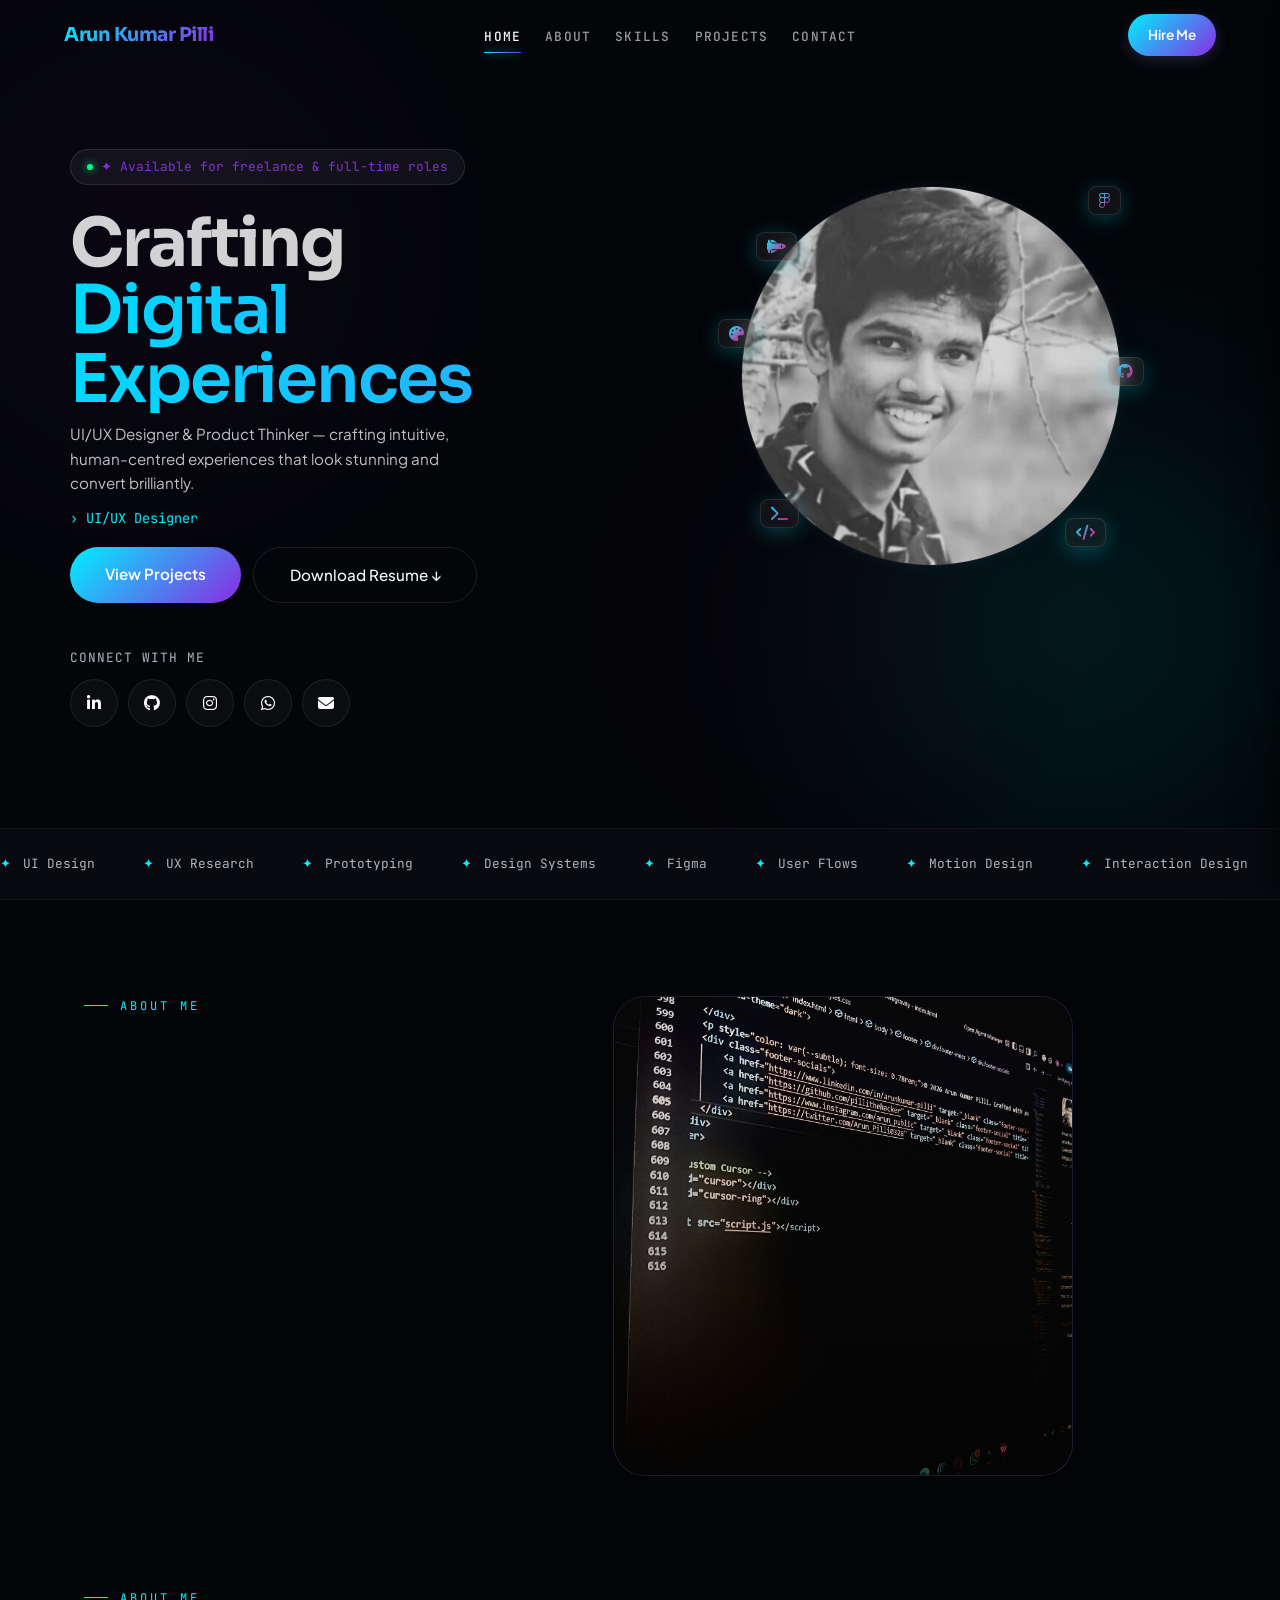
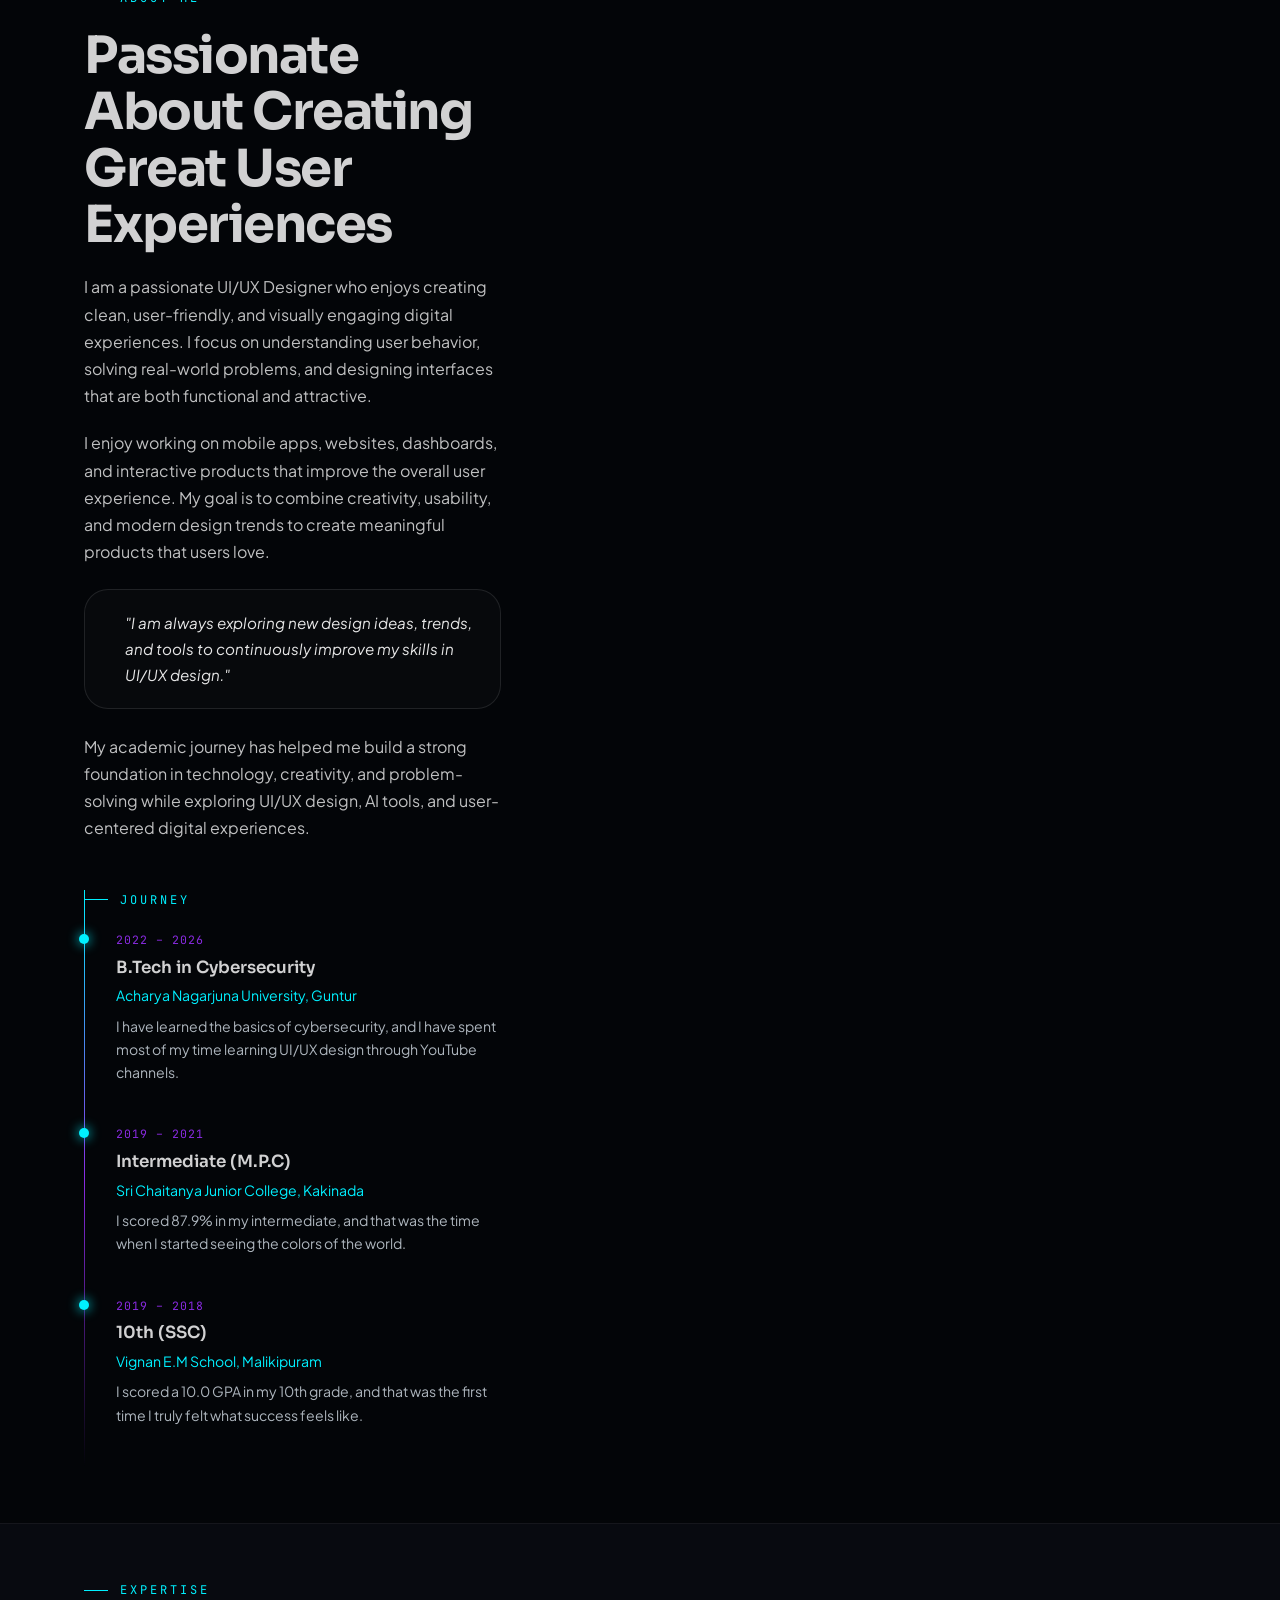
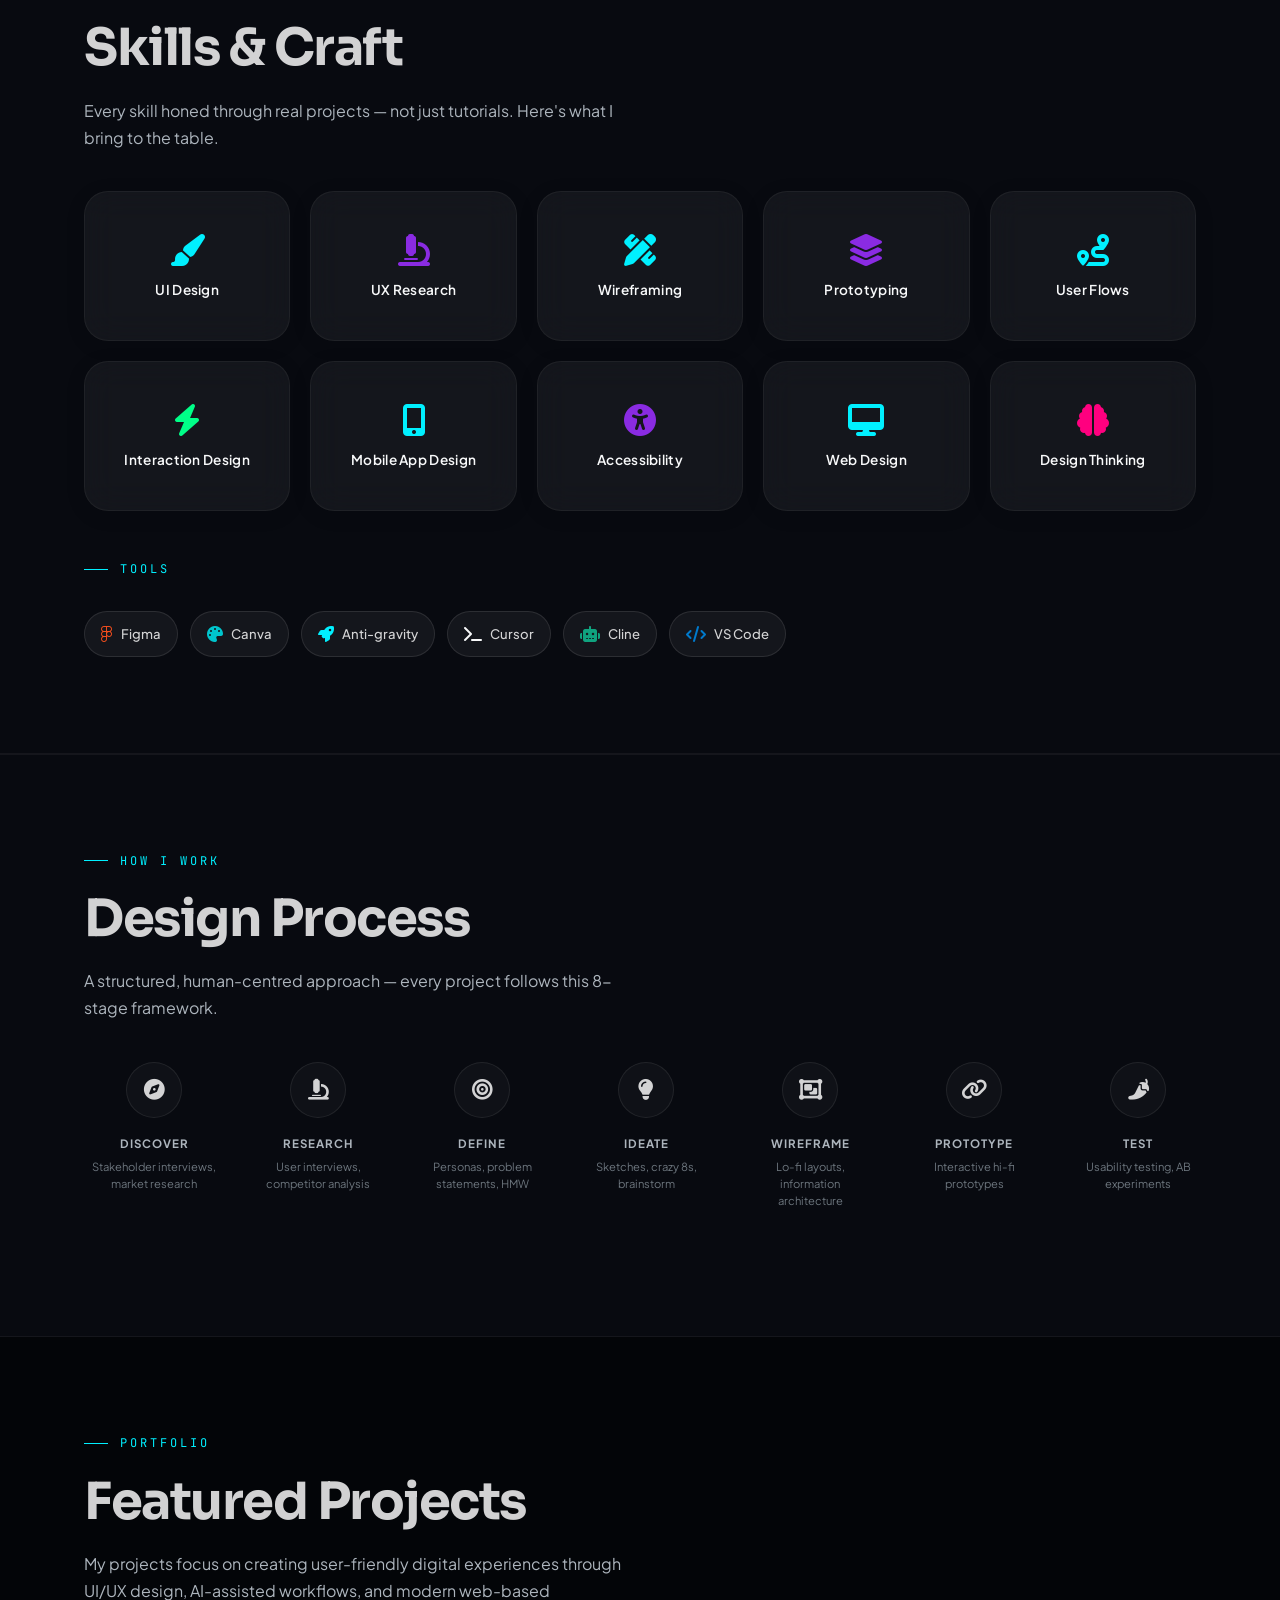
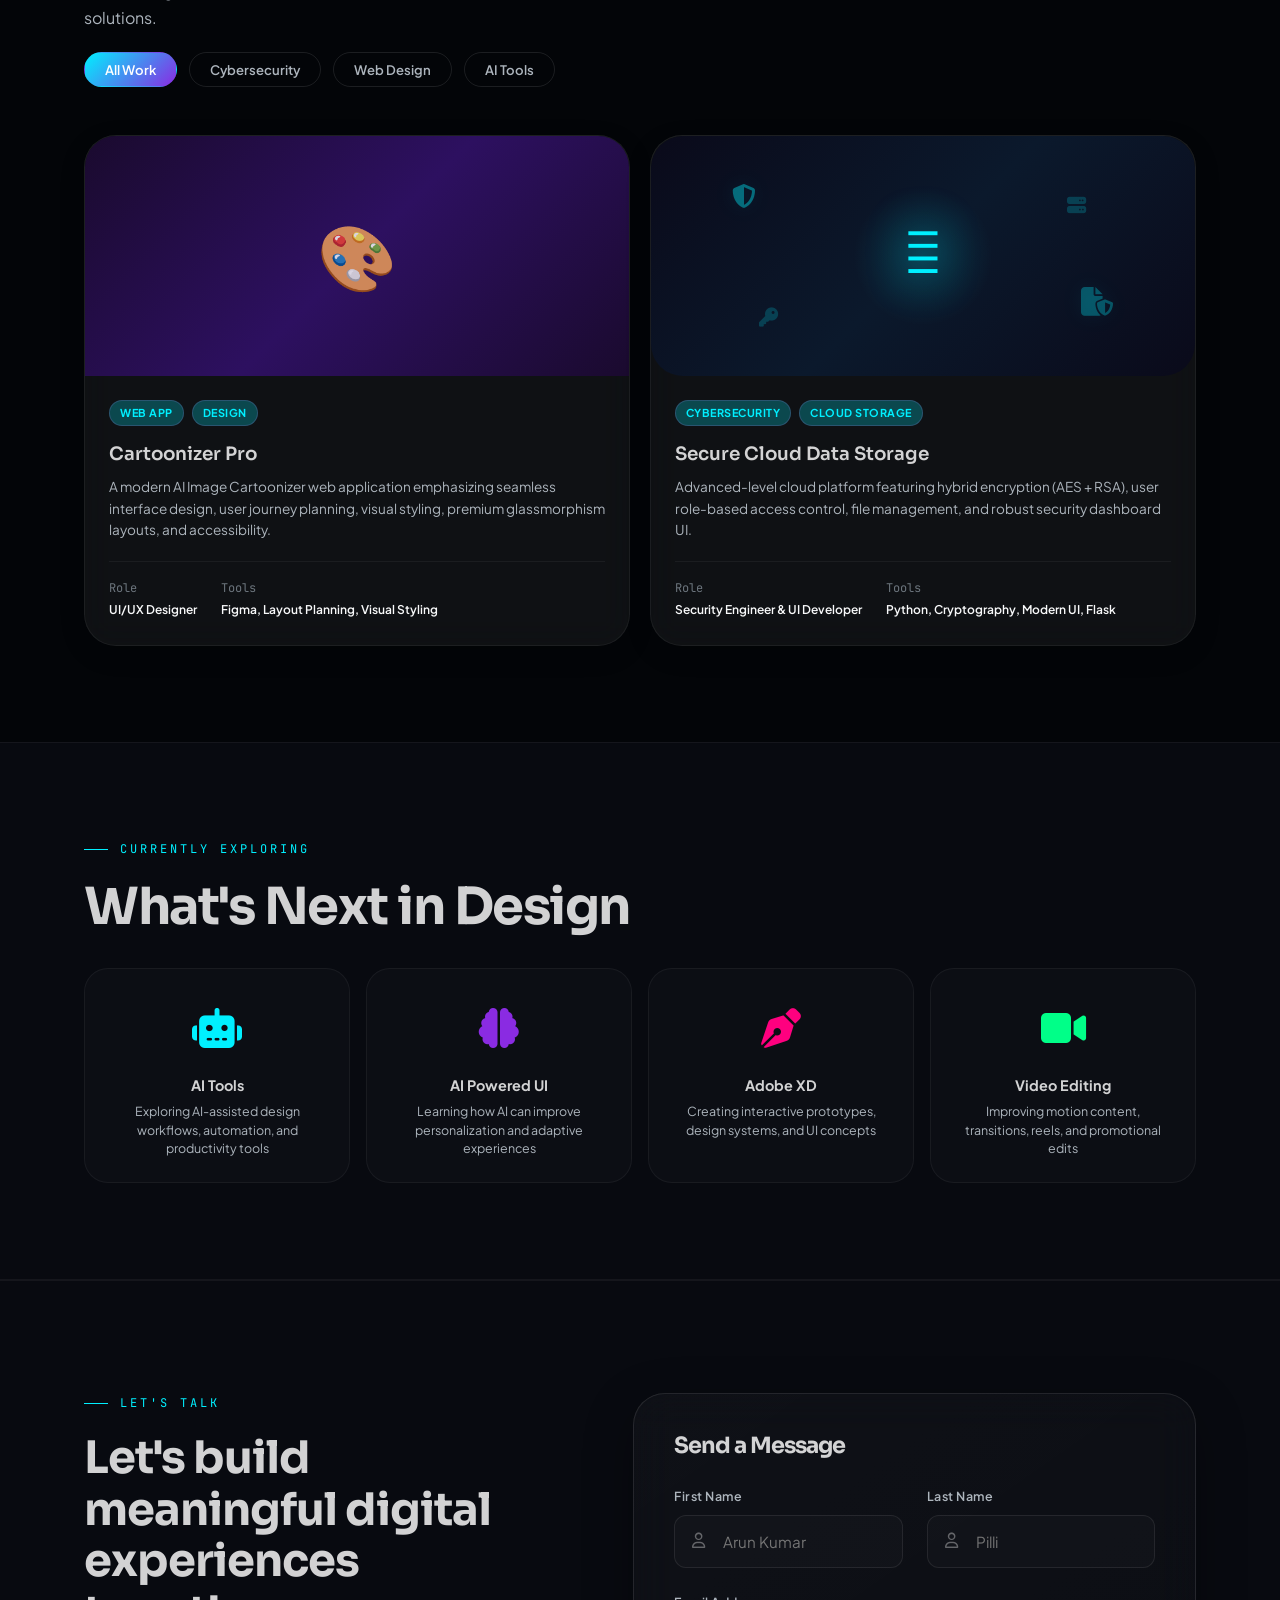
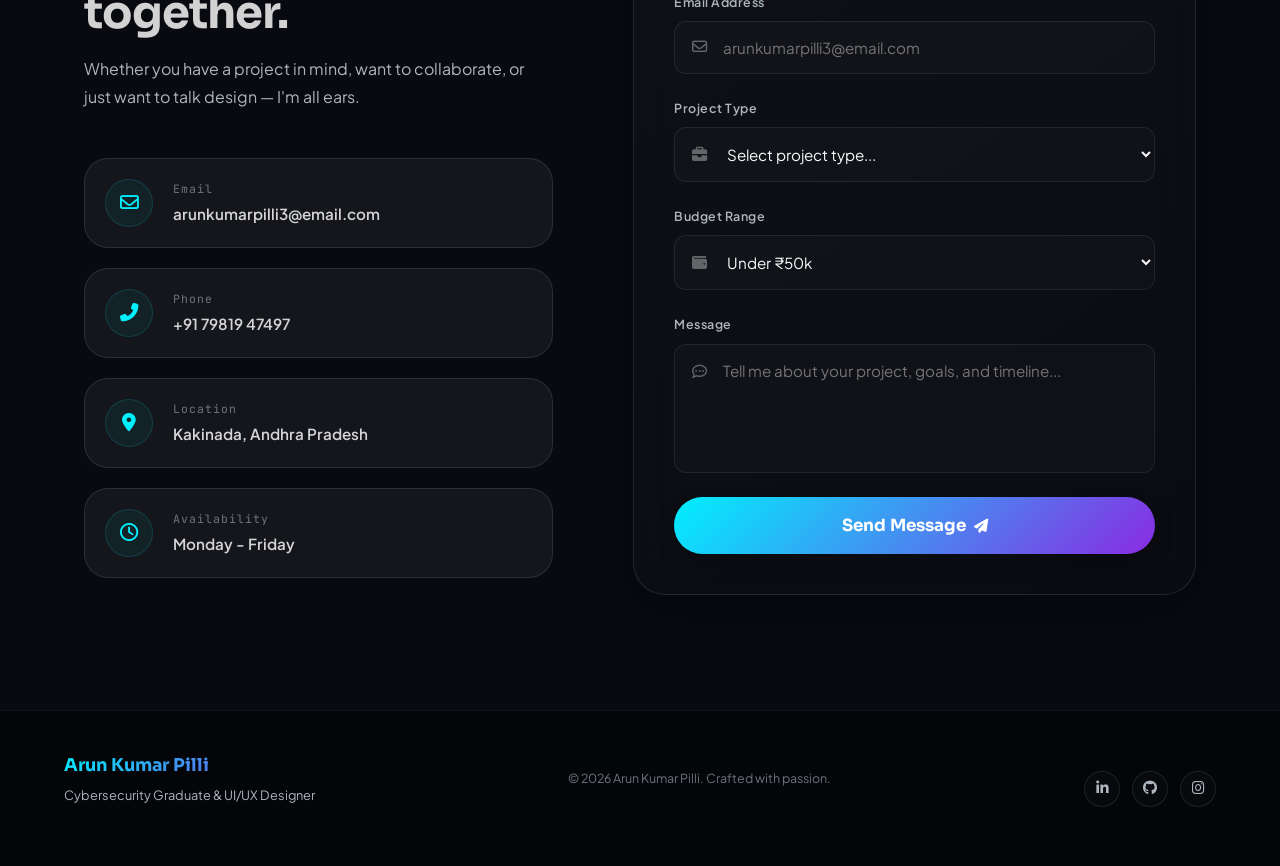
==== commit b3e1e245: "Refined mobile spacing, typography, projects row, and smooth interactions" ====
--- a/index.html
+++ b/index.html
@@ -138,11 +138,12 @@
     <section id="about">
         <div class="section">
             <div class="about-grid reveal">
+                <div class="section-label mobile-label">About Me</div>
                 <div class="about-image-card">
                     <img src="assets/images/profile-picture-2.jpeg" alt="Coding Workspace" class="about-profile-image">
                 </div>
                 <div class="about-content">
-                    <div class="section-label">About Me</div>
+                    <div class="section-label desktop-label">About Me</div>
                     <h2 class="section-title">Passionate About Creating Great User Experiences</h2>
                     <p class="about-text">I am a passionate UI/UX Designer who enjoys creating clean, user-friendly, and
                         visually engaging digital experiences. I focus on understanding user behavior, solving
--- a/styles.css
+++ b/styles.css
@@ -51,6 +51,7 @@
   letter-spacing: 1.2px;
   text-transform: uppercase;
 }
+.mobile-label { display: none; }
 a{color:inherit;text-decoration:none}
 img{display:block;max-width:100%}
 button{font-family:inherit;cursor:pointer}
@@ -726,7 +727,7 @@
     
     /* Hero - Stacked Portrait */
     .hero { 
-        padding: clamp(70px, 12vh, 100px) 5vw clamp(2rem, 8vh, 4rem); 
+        padding: clamp(70px, 10vh, 90px) 5vw 0rem;  /* No bottom padding so ticker sits flush */
         min-height: 100vh;
         display: flex;
         flex-direction: column;
@@ -737,55 +738,83 @@
     .hero-inner {
         display: flex;
         flex-direction: column;
-        gap: 1.5rem;
-        align-items: flex-start;
-        text-align: left;
+        align-items: center;
+        text-align: center;
         width: 100%;
+        margin-bottom: 2rem;
     }
     
-    .hero-text { display: flex; flex-direction: column; align-items: flex-start; width: 100%; }
-    
-    .hero-badge { margin: 0 0 0.5rem 0; animation: fadeUpStagger 0.6s ease forwards; opacity: 0; font-size: 0.72rem; padding: 6px 14px;}
-    .hero h1 { margin: 0; align-items: flex-start; animation: fadeUpStagger 0.6s ease forwards 0.1s; opacity: 0; max-width: 100%; }
-    
-    .hero-visual { width: 100%; justify-content: center; margin-top: 1rem; position: relative; animation: fadeUpStagger 0.6s ease forwards 0.5s; opacity: 0; display: flex; }
-    .hero-visual-container { width: 220px; height: 220px; position: relative; animation: scaleInPop 0.8s cubic-bezier(0.16, 1, 0.3, 1) forwards 0.2s; opacity: 0;}
-    .profile-circle { width: 100%; height: 100%; border: 2px solid rgba(0, 240, 255, 0.4); box-shadow: 0 0 35px rgba(0, 240, 255, 0.2), inset 0 0 15px rgba(255,255,255,0.1); }
-    
-    .hero-sub { width: 100%; font-size: 0.95rem; max-width: 100%; line-height: 1.6; margin: 0.75rem 0 0 0; animation: fadeUpStagger 0.6s ease forwards 0.2s; opacity: 0; color: rgba(255,255,255,0.85); }
-    .type-wrap { justify-content: flex-start; margin: 0.5rem 0 0 0; font-size: 0.85rem; animation: fadeUpStagger 0.6s ease forwards 0.3s; opacity: 0; }
-    
-    .hero-btns { flex-direction: row; flex-wrap: wrap; justify-content: flex-start; width: 100%; gap: 10px; margin-top: 1.25rem; animation: fadeUpStagger 0.6s ease forwards 0.4s; opacity: 0; }
-    
-    .social-section { width: 100%; text-align: left; margin-top: 1.5rem; animation: fadeUpStagger 0.6s ease forwards 0.6s; opacity: 0; }
-    .social-section .hero-socials { justify-content: flex-start; gap: 12px; }
-    
-    .btn-glow, .btn-outline { flex: 1; min-width: 140px; text-align: center; padding: 0.85rem 1rem; font-size: 0.9rem; border-radius: 100px; }
+    .hero-text { display: contents; }
+    
+    .hero-badge { order: 1; margin: 0 auto 1.25rem; animation: fadeUpStagger 0.6s ease forwards; opacity: 0; font-size: 0.72rem; padding: 6px 14px;}
+    .hero h1 { order: 2; margin: 0 auto 0.75rem; text-align: center; animation: fadeUpStagger 0.6s ease forwards 0.1s; opacity: 0; max-width: 290px; }
+    .hero h1 .line, .grad-text { font-size: clamp(1.8rem, 9vw, 2.4rem); line-height: 1.1; font-weight: 800; }
+    .grad-text { background: linear-gradient(135deg, #00f0ff, #c38cff); -webkit-background-clip: text; -webkit-text-fill-color: transparent; }
+    
+    .hero-sub { order: 3; font-size: 0.9rem; max-width: 320px; line-height: 1.6; margin: 0.5rem auto 0; animation: fadeUpStagger 0.6s ease forwards 0.2s; opacity: 0; color: rgba(255,255,255,0.85); text-align: center; }
+    .type-wrap { order: 4; justify-content: center; margin: 0.5rem auto 0; font-size: 0.85rem; animation: fadeUpStagger 0.6s ease forwards 0.3s; opacity: 0; }
+    
+    .hero-visual { order: 5; margin: 2rem auto; width: 100%; justify-content: center; position: relative; animation: fadeUpStagger 0.6s ease forwards 0.4s; opacity: 0; display: flex; align-items: center;}
+    .hero-visual-container { width: 180px; height: 180px; position: relative; animation: scaleInPop 0.8s cubic-bezier(0.16, 1, 0.3, 1) forwards 0.2s; opacity: 0;}
+    .profile-circle { width: 100%; height: 100%; border: 1px solid rgba(0, 240, 255, 0.2); box-shadow: 0 0 25px rgba(0, 240, 255, 0.15), inset 0 0 15px rgba(255,255,255,0.05); }
+
+    .hero-btns { order: 6; flex-direction: column; width: 100%; max-width: 250px; margin: 0 auto; gap: 0.8rem; justify-content: center; align-items: center; animation: fadeUpStagger 0.6s ease forwards 0.5s; opacity: 0; }
+    
+    .social-section { order: 7; width: 100%; text-align: center; margin-top: 2rem; display: flex; flex-direction: column; align-items: center; animation: fadeUpStagger 0.6s ease forwards 0.6s; opacity: 0; }
+    .social-label { margin-bottom: 0.75rem; text-align: center; }
+    .social-section .hero-socials { justify-content: center; gap: 14px; margin: 0; }
+    .social-icon { width: 34px; height: 34px; font-size: 0.85rem; border: 1px solid rgba(255,255,255,0.08); background: rgba(255,255,255,0.02); box-shadow: 0 0 10px rgba(0, 240, 255, 0.05); }
+    .social-icon:hover { box-shadow: 0 0 15px rgba(0, 240, 255, 0.2); }
+    
+    .btn-glow, .btn-outline { width: 100%; text-align: center; padding: 0.8rem; font-size: 0.85rem; border-radius: 100px; }
     .btn-outline { background: rgba(255,255,255,0.03); border: 1px solid rgba(255,255,255,0.1); backdrop-filter: blur(10px); }
     .btn-outline:hover { background: rgba(255,255,255,0.08); box-shadow: 0 0 15px rgba(0,240,255,0.3); }
     .btn-glow { box-shadow: 0 4px 15px rgba(0,240,255,0.4); background: linear-gradient(135deg, var(--a1), var(--a2)); }
-    
-    .hero h1 .line, .grad-text { font-size: clamp(2.2rem, 11vw, 3.4rem); line-height: 1.1; }
-    .grad-text { background: -webkit-linear-gradient(135deg, var(--a1), var(--a2)); -webkit-background-clip: text; -webkit-text-fill-color: transparent; }
-    
+
     /* Elegant Floating Pills */
-    .float-icon { width: 34px; height: 34px; border-radius: 50%; padding: 0; display: flex; align-items: center; justify-content: center; background: rgba(20,20,30,0.85); backdrop-filter: blur(12px); -webkit-backdrop-filter: blur(12px); border: 1px solid rgba(255,255,255,0.15); box-shadow: 0 8px 20px var(--glow1), inset 0 2px 4px rgba(255,255,255,0.1); position: absolute; margin:0; animation: scaleInPop 0.5s ease forwards 0.5s; opacity: 0; }
-    .float-icon i { font-size: 0.95rem; }
-    .float-figma { top: -5%; right: 5%; } 
-    .float-anti { top: 30%; left: -10%; box-shadow: 0 4px 12px rgba(244,114,182,0.4); }
-    .float-cursor { bottom: -5%; left: 10%; }
-    .float-vscode { bottom: 15%; right: -10%; box-shadow: 0 4px 12px rgba(6,182,212,0.4); }
-    .float-canva { top: -5%; left: 0%; display: none; }
-    .float-github { bottom: -10%; right: 10%; display: none; }
-    
-    /* Deep Glassmorphism Cards & Densification */
-    .proj-card, .skill-card, .contact-item { background: rgba(255,255,255,0.03); backdrop-filter: blur(24px); -webkit-backdrop-filter: blur(24px); border: 1px solid rgba(255,255,255,0.1); border-radius: 16px; box-shadow: 0 8px 32px rgba(0,0,0,0.2); }
-    
-    .about-text, .philosophy-card p, .tl-desc, .explore-desc { font-size: 0.85rem; line-height: 1.5; }
+    .float-icon { width: 32px; height: 32px; border-radius: 50%; padding: 0; display: flex; align-items: center; justify-content: center; background: rgba(20,20,30,0.85); backdrop-filter: blur(12px); -webkit-backdrop-filter: blur(12px); border: 1px solid rgba(255,255,255,0.1); box-shadow: 0 4px 15px rgba(0,240,255,0.1); position: absolute; margin:0; animation: scaleInPop 0.5s ease forwards 0.5s; opacity: 0; }
+    .float-icon i { font-size: 0.85rem; }
+    .float-figma { top: 0%; right: 0%; } 
+    .float-canva { top: 0%; left: 0%; display: flex !important; }
+    .float-cursor { bottom: 0%; left: 0%; }
+    .float-vscode { bottom: 0%; right: 0%; }
+    .float-anti { display: none; }
+    .float-github { display: none; }
+    
+    /* Moving Ticker Bar Compact */
+    .marquee-wrap { padding: 0.5rem 0; margin-bottom: 0; border: none; background: linear-gradient(90deg, transparent, rgba(255,255,255,0.02) 10%, rgba(255,255,255,0.02) 90%, transparent); box-shadow: inset 0 2px 5px rgba(0,0,0,0.3); border-top: 1px solid rgba(255,255,255,0.05); border-bottom: 1px solid rgba(255,255,255,0.05); width: 100vw; margin-left: -5vw; }
+    .marquee-item { font-size: 0.65rem; gap: 0.5rem; padding-right: 1.5rem; color: rgba(255,255,255,0.5); }
+    .marquee-item span { text-shadow: 0 0 10px var(--a1); font-size: 0.5rem; color: #00d9ff; }
+    
+    /* Interactive Mobile Elements */
+    .proj-card, .skill-card, .submit-btn, .social-icon, .filter-btn { transition: transform 0.2s cubic-bezier(0.16, 1, 0.3, 1), box-shadow 0.2s ease; }
+    .proj-card:active, .skill-card:active, .submit-btn:active, .social-icon:active, .filter-btn:active { transform: scale(0.96); box-shadow: 0 0 20px rgba(0, 240, 255, 0.3) !important; }
+    
+    /* About Section Flow & Typography */
+    .section, .section-full { padding: 3.5rem 6vw; }
+    .mobile-label { display: block; margin-bottom: 1rem; text-align: center; }
+    .desktop-label { display: none; }
+    .about-grid { display: flex; flex-direction: column; gap: 1.5rem; align-items: center; }
+    .about-image-card { width: 100%; max-width: 320px; }
+    .about-content { display: flex; flex-direction: column; align-items: center; text-align: center; width: 100%; }
+    .section-title { font-size: clamp(1.6rem, 8vw, 2.2rem); margin-bottom: 1rem; text-align: center; }
+    .about-text { font-size: 0.85rem; line-height: 1.6; margin-bottom: 1rem; width: 100%; max-width: 95%; text-align: center; }
+    .philosophy-card { padding: 1.25rem; margin: 1rem auto 1.5rem; width: 100%; max-width: 90%; background: rgba(255,255,255,0.03); backdrop-filter: blur(10px); border-radius: 16px; text-align: center; }
+    .philosophy-card p { font-size: 0.82rem; text-align: center; margin: 0; line-height: 1.5; }
+    .timeline { width: 100%; max-width: 95%; text-align: left; margin-top: 1.5rem; }
+    .timeline .section-label { text-align: center; margin-bottom: 1.5rem; display: block; }
     .tl-title { font-size: 0.95rem; }
     .tl-year { font-size: 0.8rem; }
     .tl-item { padding-left: 1.5rem; margin-bottom: 1.25rem; }
-    .tl-dot { width: 10px; height: 10px; border: 2px solid var(--a1); left: -5px; top: 4px;}
+    .tl-dot { width: 10px; height: 10px; border: 2px solid var(--a1); left: -5px; top: 4px; }
+    
+    /* Projects Selection Filter horizontally scrollable */
+    .projects-filter { display: flex; flex-wrap: nowrap; overflow-x: auto; scrollbar-width: none; -ms-overflow-style: none; gap: 8px; justify-content: flex-start; padding-bottom: 5px; width: 100%; margin-bottom: 1.5rem; }
+    .projects-filter::-webkit-scrollbar { display: none; }
+    .filter-btn { padding: 0.5rem 1rem; font-size: 0.75rem; white-space: nowrap; flex-shrink: 0; min-width: max-content; }
+    
+    /* Deep Glassmorphism Cards & Densification */
+    .proj-card, .skill-card, .contact-item { background: rgba(255,255,255,0.03); backdrop-filter: blur(24px); -webkit-backdrop-filter: blur(24px); border: 1px solid rgba(255,255,255,0.1); border-radius: 16px; box-shadow: 0 8px 32px rgba(0,0,0,0.2); }
     
     .skills-grid { grid-template-columns: 1fr 1fr; gap: 0.7rem; grid-auto-rows: 110px; }
     .skill-card { padding: 0.8rem; align-items: center; text-align: center; justify-content: center; gap: 0.5rem;}
@@ -836,12 +865,16 @@
 }
 
 @media(max-width: 480px) {
-    .section, .section-full { padding: 1.5rem 5vw 2rem; }
-    .hero h1 .line, .grad-text { font-size: clamp(2rem, 10vw, 2.6rem); line-height: 1.05; }
-    .hero-badge { font-size: 0.7rem; padding: 5px 12px; }
-    .hero-inner { gap: 1.2rem; }
-    .hero-visual-container { width: 190px; height: 190px; margin-top: 1rem; }
+    .section, .section-full { padding: 3rem 6vw; }
+    .hero h1 .line, .grad-text { font-size: clamp(1.8rem, 8.5vw, 2.2rem); }
+    .hero h1 { max-width: 260px; }
+    .hero-badge { font-size: 0.65rem; padding: 4px 10px; }
+    .hero-visual-container { width: 160px; height: 160px; }
     .btn-glow, .btn-outline { padding: 0.75rem; font-size: 0.8rem; }
+    
+    .section-title { font-size: clamp(1.5rem, 7.5vw, 2rem); }
+    .about-text { font-size: 0.82rem; }
+    .philosophy-card p { font-size: 0.78rem; }
     
     .proj-card { box-shadow: 0 4px 15px rgba(0,0,0,0.2) !important; }
     .proj-card .proj-thumb { height: 180px !important; }
@@ -849,7 +882,4 @@
     
     .contact-item { flex-direction: column; text-align: center; gap: 0.75rem; justify-content: center; padding: 1rem; }
     .contact-icon-wrap { margin: 0 auto; }
-    
-    .social-icon { width: 34px; height: 34px; font-size: 14px; }
-    .social-section .hero-socials { gap: 8px; }
-}
+}
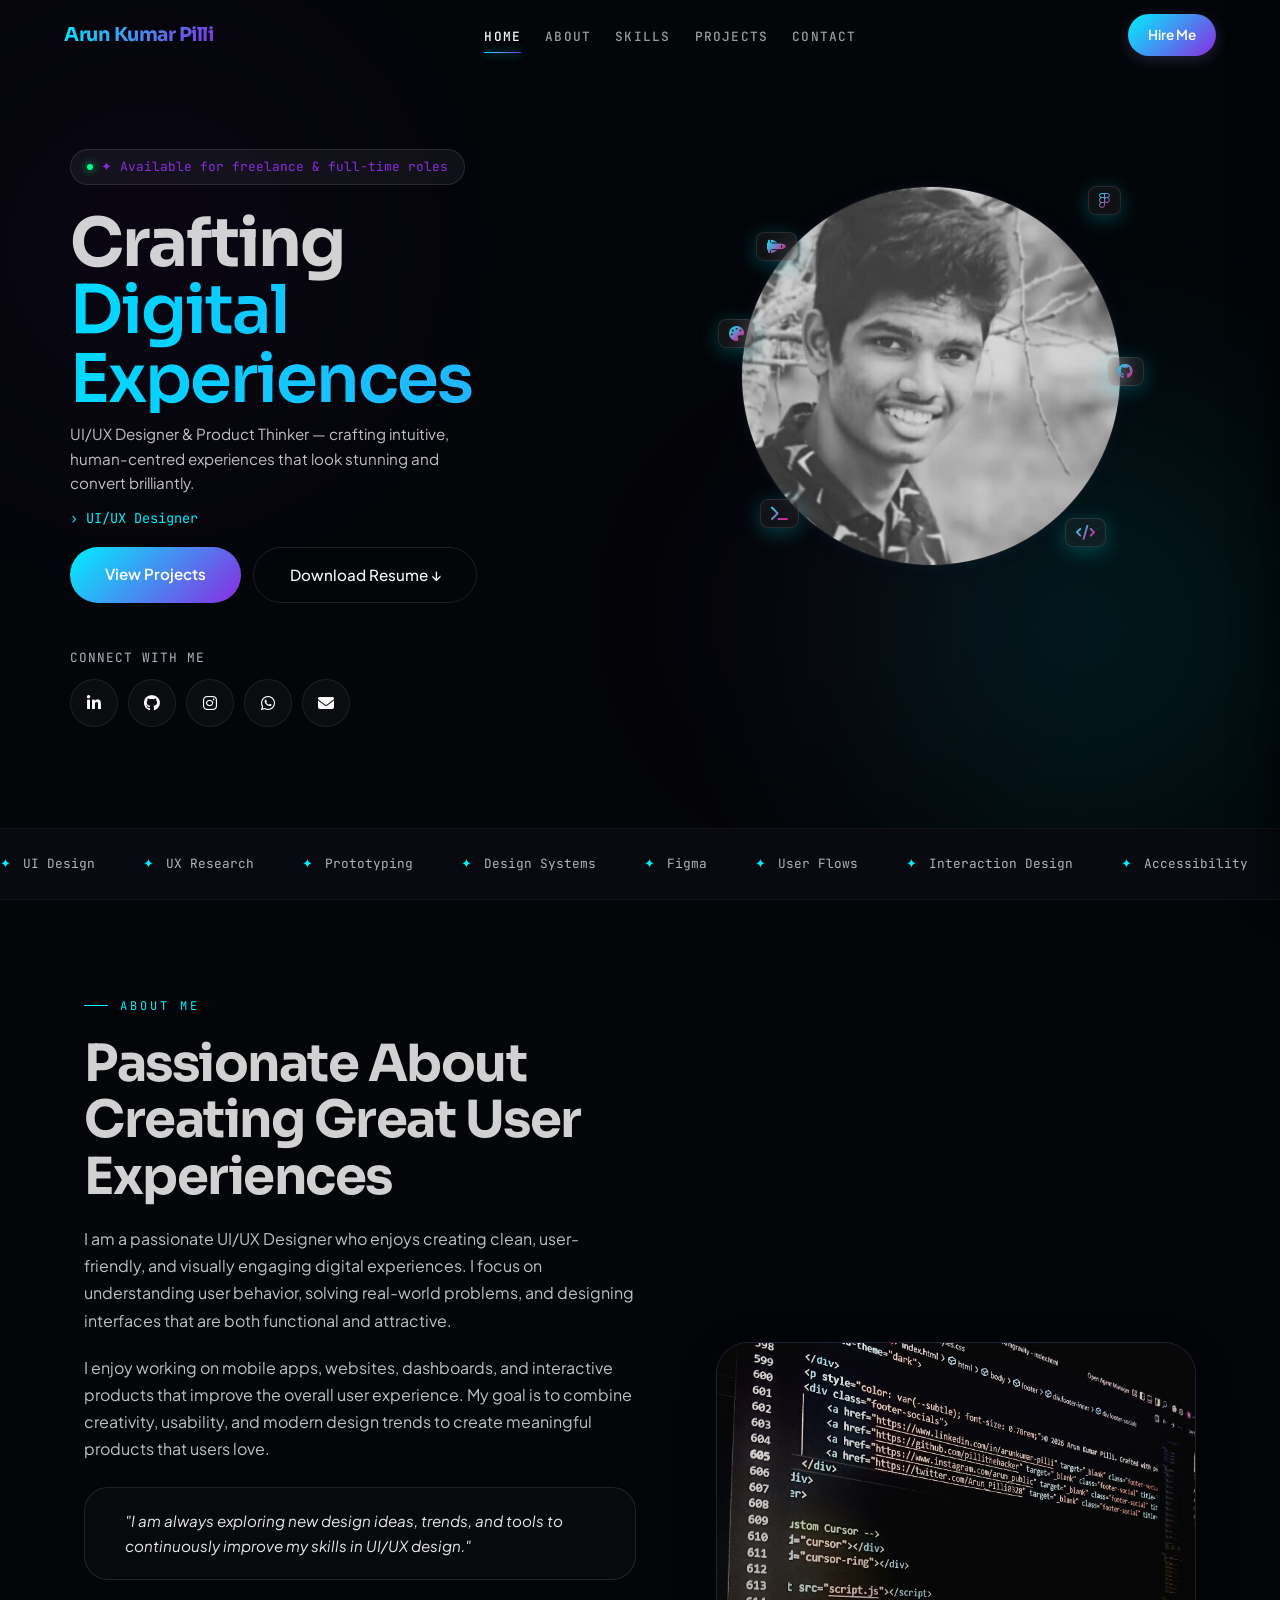
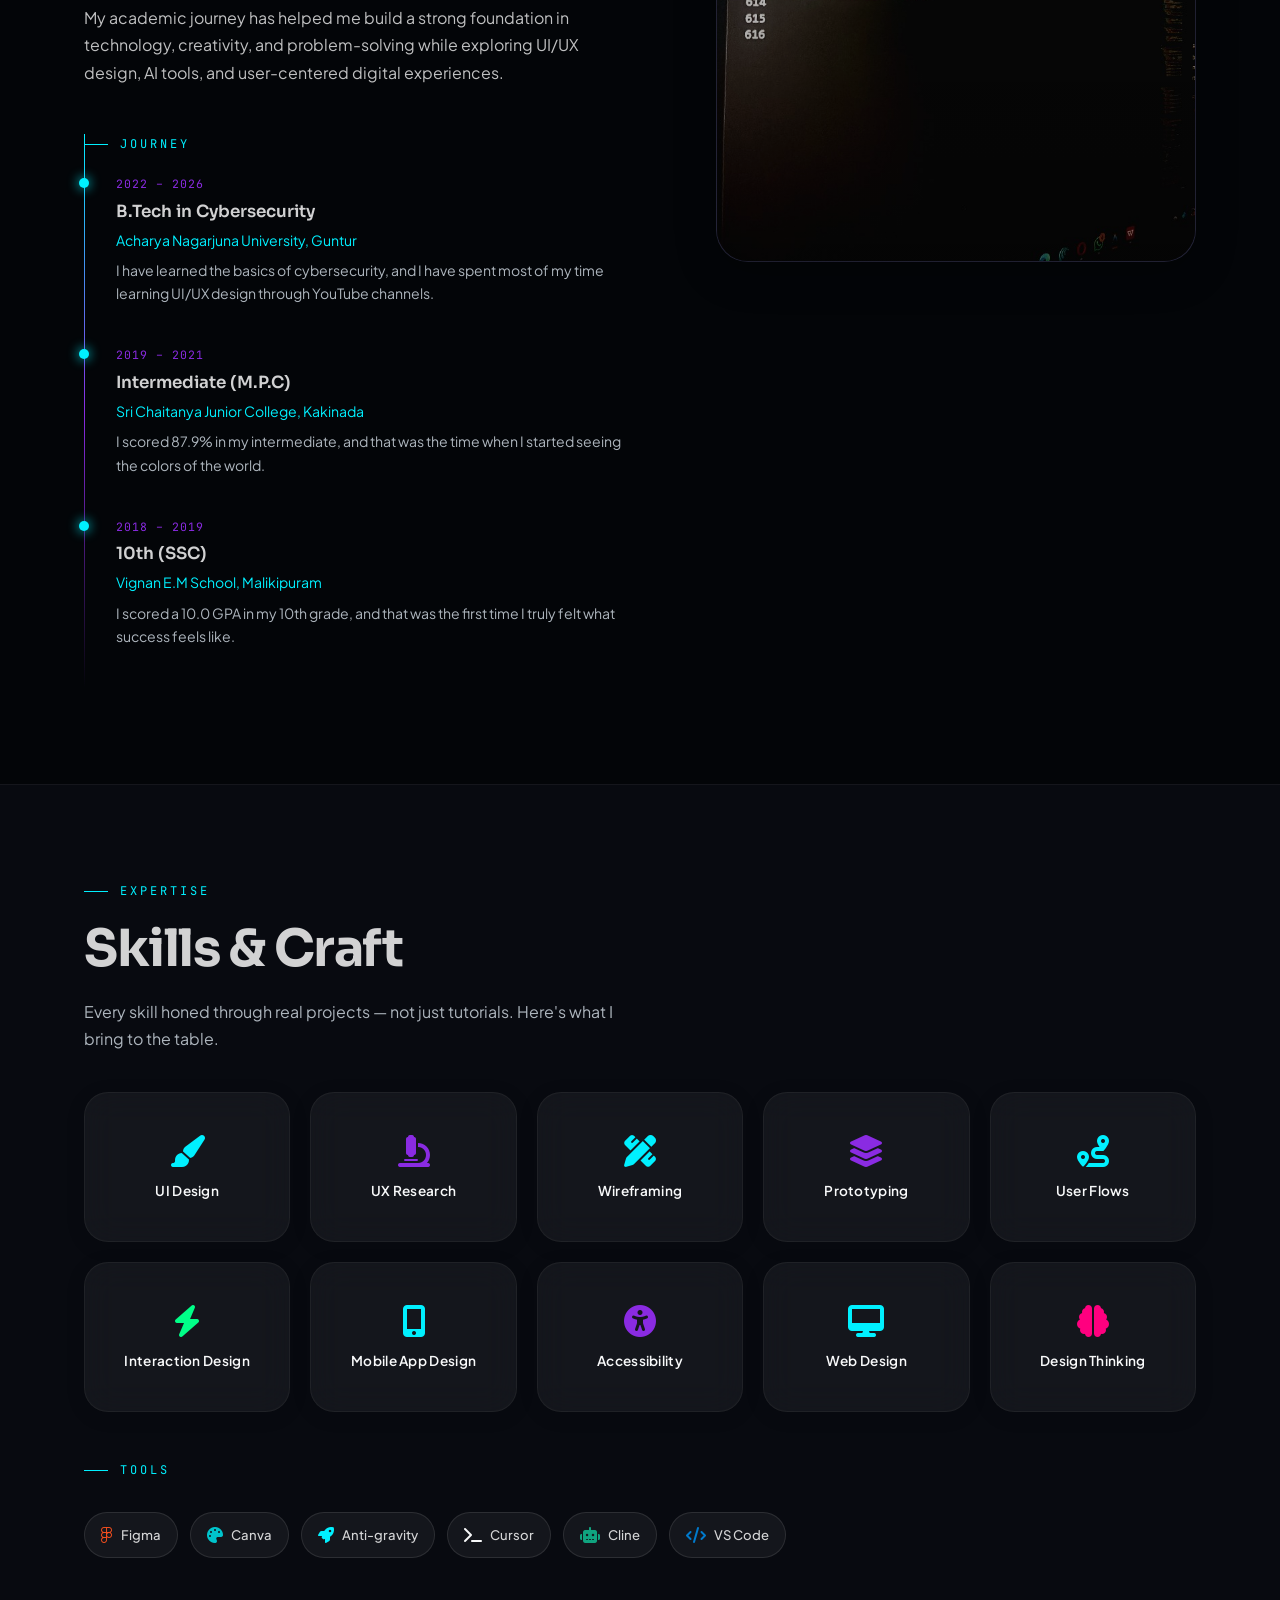
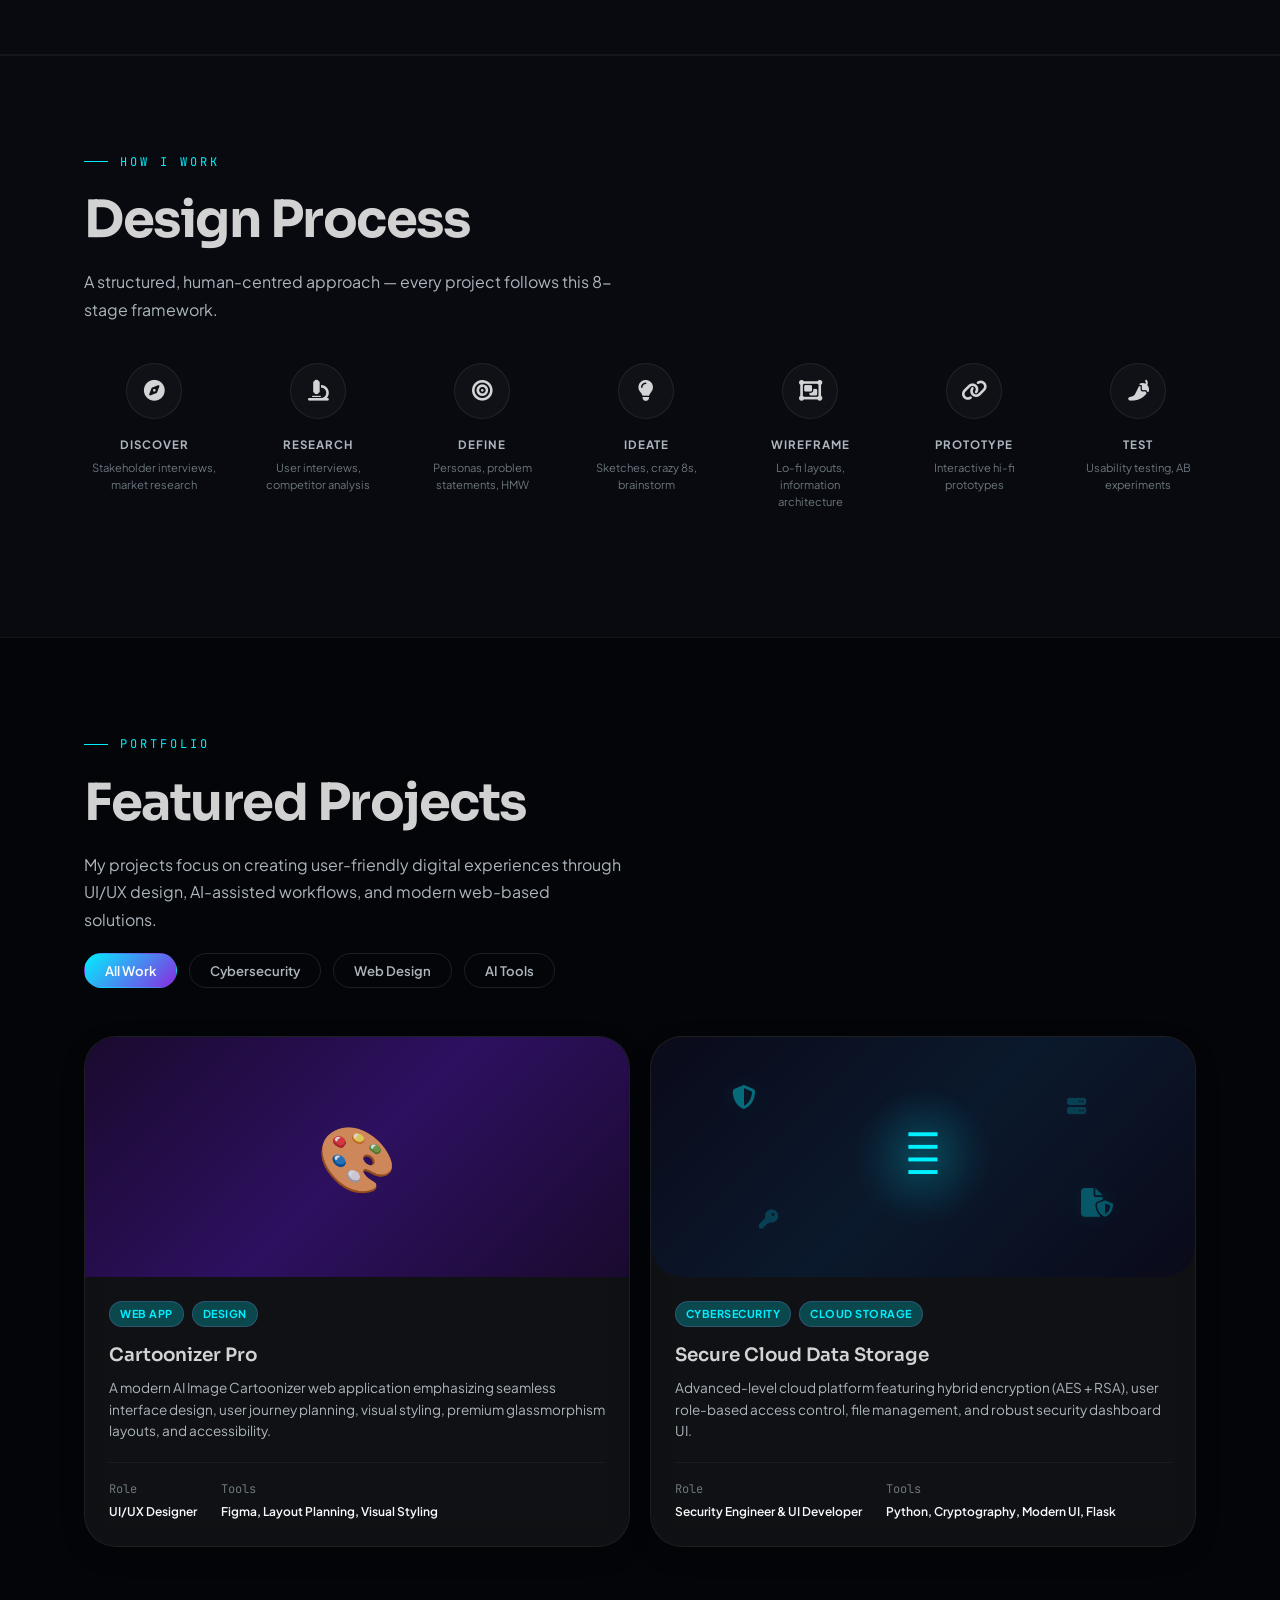
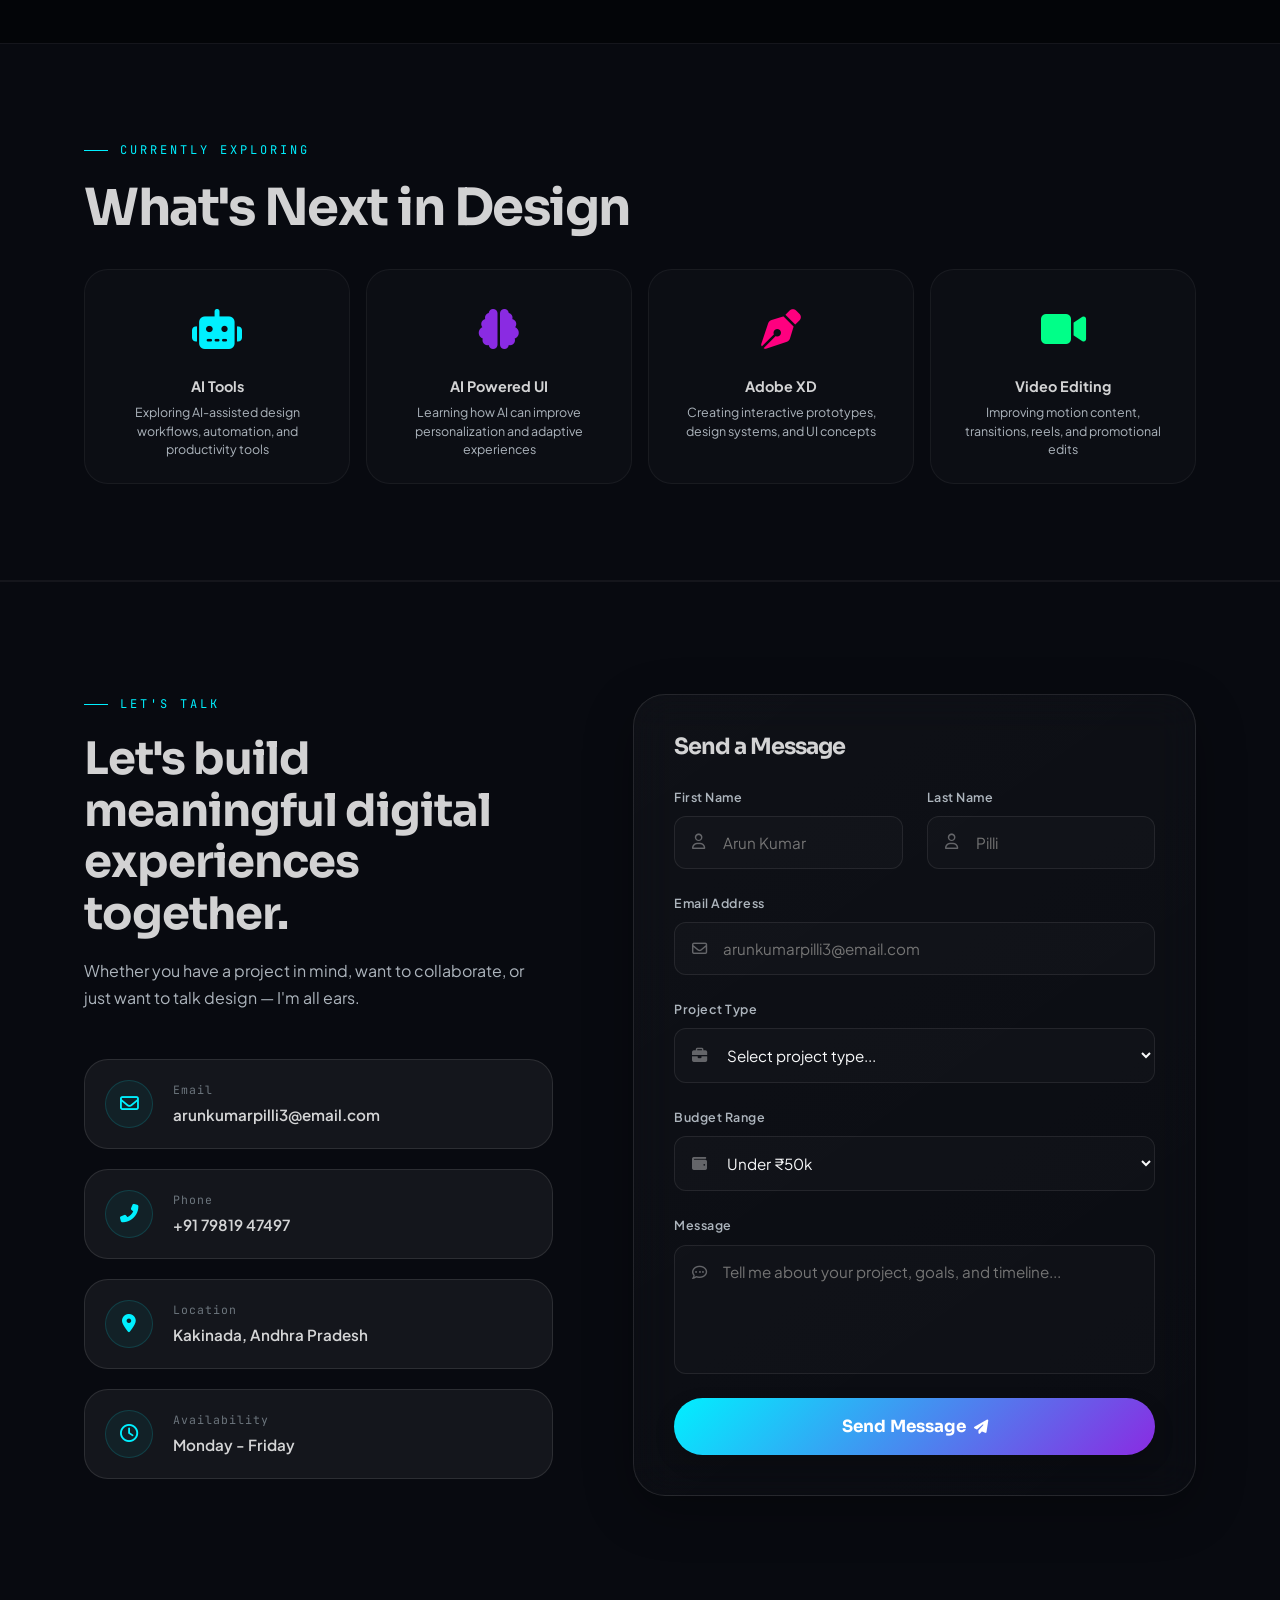
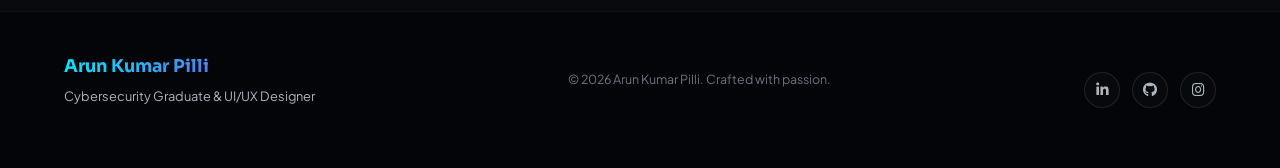
==== commit f2b635fd: "Updated education year in portfolio" ====
--- a/index.html
+++ b/index.html
@@ -7,8 +7,11 @@
     <title>Arun Kumar Pilli — UI/UX Designer & Product Thinker</title>
     <link rel="preconnect" href="https://fonts.googleapis.com">
     <link rel="preconnect" href="https://fonts.gstatic.com" crossorigin>
-    <link href="https://fonts.googleapis.com/css2?family=Plus+Jakarta+Sans:wght@300;400;500;600&family=JetBrains+Mono:wght@400;500;600&family=Sora:wght@400;500;600;700;800&display=swap" rel="stylesheet">
-    <link rel="icon" type="image/svg+xml" href="data:image/svg+xml,<svg xmlns='http://www.w3.org/2000/svg' viewBox='0 0 100 100'><text y='80' font-family='sans-serif' font-size='80' font-weight='800' fill='%2300f0ff'>A</text></svg>">
+    <link
+        href="https://fonts.googleapis.com/css2?family=Plus+Jakarta+Sans:wght@300;400;500;600&family=JetBrains+Mono:wght@400;500;600&family=Sora:wght@400;500;600;700;800&display=swap"
+        rel="stylesheet">
+    <link rel="icon" type="image/svg+xml"
+        href="data:image/svg+xml,<svg xmlns='http://www.w3.org/2000/svg' viewBox='0 0 100 100'><text y='80' font-family='sans-serif' font-size='80' font-weight='800' fill='%2300f0ff'>A</text></svg>">
     <link rel="stylesheet" href="https://cdnjs.cloudflare.com/ajax/libs/font-awesome/6.4.0/css/all.min.css">
     <link rel="stylesheet" href="styles.css">
 </head>
@@ -98,11 +101,16 @@
             <div class="social-section">
                 <span class="social-label">Connect With Me</span>
                 <div class="hero-socials">
-                    <a href="https://www.linkedin.com/in/arunkumar-pilli" class="social-icon" target="_blank" data-tooltip="LinkedIn"><i class="fab fa-linkedin-in"></i></a>
-                    <a href="https://github.com/pillithehacker" class="social-icon" target="_blank" data-tooltip="GitHub"><i class="fab fa-github"></i></a>
-                    <a href="https://www.instagram.com/arun_public" class="social-icon" target="_blank" data-tooltip="Instagram"><i class="fab fa-instagram"></i></a>
-                    <a href="https://wa.me/917981947497" class="social-icon" target="_blank" data-tooltip="WhatsApp"><i class="fab fa-whatsapp"></i></a>
-                    <a href="mailto:arunkumarpilli3@email.com" class="social-icon" data-tooltip="Email"><i class="fas fa-envelope"></i></a>
+                    <a href="https://www.linkedin.com/in/arunkumar-pilli" class="social-icon" target="_blank"
+                        data-tooltip="LinkedIn"><i class="fab fa-linkedin-in"></i></a>
+                    <a href="https://github.com/pillithehacker" class="social-icon" target="_blank"
+                        data-tooltip="GitHub"><i class="fab fa-github"></i></a>
+                    <a href="https://www.instagram.com/arun_public" class="social-icon" target="_blank"
+                        data-tooltip="Instagram"><i class="fab fa-instagram"></i></a>
+                    <a href="https://wa.me/917981947497" class="social-icon" target="_blank" data-tooltip="WhatsApp"><i
+                            class="fab fa-whatsapp"></i></a>
+                    <a href="mailto:arunkumarpilli3@email.com" class="social-icon" data-tooltip="Email"><i
+                            class="fas fa-envelope"></i></a>
                 </div>
             </div>
         </div>
@@ -117,17 +125,14 @@
             <div class="marquee-item"><span>✦</span> Design Systems</div>
             <div class="marquee-item"><span>✦</span> Figma</div>
             <div class="marquee-item"><span>✦</span> User Flows</div>
-            <div class="marquee-item"><span>✦</span> Motion Design</div>
             <div class="marquee-item"><span>✦</span> Interaction Design</div>
             <div class="marquee-item"><span>✦</span> Accessibility</div>
             <div class="marquee-item"><span>✦</span> Mobile App Design</div>
             <div class="marquee-item"><span>✦</span> UI Design</div>
             <div class="marquee-item"><span>✦</span> UX Research</div>
             <div class="marquee-item"><span>✦</span> Prototyping</div>
-            <div class="marquee-item"><span>✦</span> Design Systems</div>
             <div class="marquee-item"><span>✦</span> Figma</div>
             <div class="marquee-item"><span>✦</span> User Flows</div>
-            <div class="marquee-item"><span>✦</span> Motion Design</div>
             <div class="marquee-item"><span>✦</span> Interaction Design</div>
             <div class="marquee-item"><span>✦</span> Accessibility</div>
             <div class="marquee-item"><span>✦</span> Mobile App Design</div>
@@ -179,7 +184,7 @@
                         </div>
                         <div class="tl-item">
                             <div class="tl-dot"></div>
-                            <div class="tl-year">2019 – 2018</div>
+                            <div class="tl-year">2018 – 2019</div>
                             <div class="tl-title">10th (SSC)</div>
                             <div class="tl-place">Vignan E.M School, Malikipuram</div>
                             <div class="tl-desc">I scored a 10.0 GPA in my 10th grade, and that was the first time I
@@ -248,12 +253,18 @@
             <div class="reveal" style="margin-top: 3rem;">
                 <div class="section-label">Tools</div>
                 <div class="tools-grid">
-                    <div class="tool-pill"><span class="tool-icon"><i class="fab fa-figma" style="color:#F24E1E;"></i></span> Figma</div>
-                    <div class="tool-pill"><span class="tool-icon"><i class="fas fa-palette" style="color:#00C4CC;"></i></span> Canva</div>
-                    <div class="tool-pill"><span class="tool-icon"><i class="fas fa-rocket" style="color:var(--a1);"></i></span> Anti-gravity</div>
-                    <div class="tool-pill"><span class="tool-icon"><i class="fas fa-terminal" style="color:var(--text);"></i></span> Cursor</div>
-                    <div class="tool-pill"><span class="tool-icon"><i class="fas fa-robot" style="color:#10a37f;"></i></span> Cline</div>
-                    <div class="tool-pill"><span class="tool-icon"><i class="fas fa-code" style="color:#007ACC;"></i></span> VS Code</div>
+                    <div class="tool-pill"><span class="tool-icon"><i class="fab fa-figma"
+                                style="color:#F24E1E;"></i></span> Figma</div>
+                    <div class="tool-pill"><span class="tool-icon"><i class="fas fa-palette"
+                                style="color:#00C4CC;"></i></span> Canva</div>
+                    <div class="tool-pill"><span class="tool-icon"><i class="fas fa-rocket"
+                                style="color:var(--a1);"></i></span> Anti-gravity</div>
+                    <div class="tool-pill"><span class="tool-icon"><i class="fas fa-terminal"
+                                style="color:var(--text);"></i></span> Cursor</div>
+                    <div class="tool-pill"><span class="tool-icon"><i class="fas fa-robot"
+                                style="color:#10a37f;"></i></span> Cline</div>
+                    <div class="tool-pill"><span class="tool-icon"><i class="fas fa-code"
+                                style="color:#007ACC;"></i></span> VS Code</div>
                 </div>
             </div>
         </div>
@@ -300,7 +311,8 @@
                     <div class="step-desc">Interactive hi-fi prototypes</div>
                 </div>
                 <div class="process-step">
-                    <div class="step-num"><i class="fas fa-shield-check" style="font-family: 'Font Awesome 6 Free'; font-weight: 900;">&#xf816;</i></div>
+                    <div class="step-num"><i class="fas fa-shield-check"
+                            style="font-family: 'Font Awesome 6 Free'; font-weight: 900;">&#xf816;</i></div>
                     <div class="step-label">Test</div>
                     <div class="step-desc">Usability testing, AB experiments</div>
                 </div>
@@ -332,21 +344,28 @@
                 <!-- Cartoonizer Pro -->
                 <div class="proj-card col-6" data-cat="ai">
                     <div class="proj-thumb">
-                        <div class="proj-thumb-bg" style="background: linear-gradient(135deg, #1a0a2e, #2d1060, #1a0a2e)">🎨</div>
+                        <div class="proj-thumb-bg"
+                            style="background: linear-gradient(135deg, #1a0a2e, #2d1060, #1a0a2e)">🎨</div>
                         <div class="proj-overlay">
                             <div class="proj-overlay-btns">
-                                <a href="https://cartoonizer-pro.vercel.app" target="_blank" class="proj-overlay-btn">Live Demo ↗</a>
-                                <a href="https://github.com/pillithehacker/cartoonizer-pro" target="_blank" class="proj-overlay-btn"><i class="fab fa-github"></i> GitHub Repo</a>
+                                <a href="https://cartoonizer-pro.vercel.app" target="_blank"
+                                    class="proj-overlay-btn">Live Demo ↗</a>
+                                <a href="https://github.com/pillithehacker/cartoonizer-pro" target="_blank"
+                                    class="proj-overlay-btn"><i class="fab fa-github"></i> GitHub Repo</a>
                             </div>
                         </div>
                     </div>
                     <div class="proj-body">
-                        <div class="proj-cats"><span class="proj-cat">Web App</span><span class="proj-cat">Design</span></div>
+                        <div class="proj-cats"><span class="proj-cat">Web App</span><span class="proj-cat">Design</span>
+                        </div>
                         <div class="proj-title">Cartoonizer Pro</div>
-                        <p class="proj-desc">A modern AI Image Cartoonizer web application emphasizing seamless interface design, user journey planning, visual styling, premium glassmorphism layouts, and accessibility.</p>
+                        <p class="proj-desc">A modern AI Image Cartoonizer web application emphasizing seamless
+                            interface design, user journey planning, visual styling, premium glassmorphism layouts, and
+                            accessibility.</p>
                         <div class="proj-meta">
                             <div class="proj-meta-item"><span>Role</span><strong>UI/UX Designer</strong></div>
-                            <div class="proj-meta-item"><span>Tools</span><strong>Figma, Layout Planning, Visual Styling</strong></div>
+                            <div class="proj-meta-item"><span>Tools</span><strong>Figma, Layout Planning, Visual
+                                    Styling</strong></div>
                         </div>
                     </div>
                 </div>
@@ -354,28 +373,46 @@
                 <!-- Secure Cloud Data Storage -->
                 <div class="proj-card col-6" data-cat="cybersecurity">
                     <div class="proj-thumb">
-                        <div class="proj-thumb-bg" style="background: linear-gradient(135deg, #0a0a1a, #0b192c, #0a0a1a); padding: 1.5rem; display: flex; align-items: center; justify-content: center; position: relative; overflow: hidden; border-radius: var(--rL);">
-                            <div style="position: relative; z-index: 2; font-size: 3.5rem; color: #00f0ff; filter: drop-shadow(0 0 20px rgba(0, 240, 255, 0.5)); transform: translateY(-5px);"><i class="fas fa-cloud-lock" style="font-family: 'Font Awesome 6 Free'; font-weight: 900;"></i>&#xf023;</div>
-                            <i class="fas fa-shield-halved" style="position: absolute; top: 20%; left: 15%; font-size: 1.5rem; color: rgba(0, 240, 255, 0.4); filter: drop-shadow(0 0 10px rgba(0, 240, 255, 0.2));"></i>
-                            <i class="fas fa-file-shield" style="position: absolute; bottom: 25%; right: 15%; font-size: 1.8rem; color: rgba(0, 240, 255, 0.3); filter: drop-shadow(0 0 10px rgba(0, 240, 255, 0.2));"></i>
-                            <i class="fas fa-server" style="position: absolute; top: 25%; right: 20%; font-size: 1.2rem; color: rgba(0, 240, 255, 0.2);"></i>
-                            <i class="fas fa-key" style="position: absolute; bottom: 20%; left: 20%; font-size: 1.2rem; color: rgba(0, 240, 255, 0.2);"></i>
-                            <div style="position: absolute; width: 140px; height: 140px; background: radial-gradient(circle, rgba(0, 240, 255, 0.15), transparent 70%); border-radius: 50%; top: 50%; left: 50%; transform: translate(-50%, -50%);"></div>
+                        <div class="proj-thumb-bg"
+                            style="background: linear-gradient(135deg, #0a0a1a, #0b192c, #0a0a1a); padding: 1.5rem; display: flex; align-items: center; justify-content: center; position: relative; overflow: hidden; border-radius: var(--rL);">
+                            <div
+                                style="position: relative; z-index: 2; font-size: 3.5rem; color: #00f0ff; filter: drop-shadow(0 0 20px rgba(0, 240, 255, 0.5)); transform: translateY(-5px);">
+                                <i class="fas fa-cloud-lock"
+                                    style="font-family: 'Font Awesome 6 Free'; font-weight: 900;"></i>&#xf023;
+                            </div>
+                            <i class="fas fa-shield-halved"
+                                style="position: absolute; top: 20%; left: 15%; font-size: 1.5rem; color: rgba(0, 240, 255, 0.4); filter: drop-shadow(0 0 10px rgba(0, 240, 255, 0.2));"></i>
+                            <i class="fas fa-file-shield"
+                                style="position: absolute; bottom: 25%; right: 15%; font-size: 1.8rem; color: rgba(0, 240, 255, 0.3); filter: drop-shadow(0 0 10px rgba(0, 240, 255, 0.2));"></i>
+                            <i class="fas fa-server"
+                                style="position: absolute; top: 25%; right: 20%; font-size: 1.2rem; color: rgba(0, 240, 255, 0.2);"></i>
+                            <i class="fas fa-key"
+                                style="position: absolute; bottom: 20%; left: 20%; font-size: 1.2rem; color: rgba(0, 240, 255, 0.2);"></i>
+                            <div
+                                style="position: absolute; width: 140px; height: 140px; background: radial-gradient(circle, rgba(0, 240, 255, 0.15), transparent 70%); border-radius: 50%; top: 50%; left: 50%; transform: translate(-50%, -50%);">
+                            </div>
                         </div>
                         <div class="proj-overlay">
                             <div class="proj-overlay-btns">
-                                <a onclick="openSecureCloudModal()" class="proj-overlay-btn" style="cursor: pointer;">Case Study ↗</a>
-                                <a href="https://github.com/pillithehacker/Secure-Cloud-Data-Storage-Using-Hybrid-Encryption" target="_blank" class="proj-overlay-btn"><i class="fab fa-github"></i> GitHub Repo</a>
+                                <a onclick="openSecureCloudModal()" class="proj-overlay-btn"
+                                    style="cursor: pointer;">Case Study ↗</a>
+                                <a href="https://github.com/pillithehacker/Secure-Cloud-Data-Storage-Using-Hybrid-Encryption"
+                                    target="_blank" class="proj-overlay-btn"><i class="fab fa-github"></i> GitHub
+                                    Repo</a>
                             </div>
                         </div>
                     </div>
                     <div class="proj-body">
-                        <div class="proj-cats"><span class="proj-cat">Cybersecurity</span><span class="proj-cat">Cloud Storage</span></div>
+                        <div class="proj-cats"><span class="proj-cat">Cybersecurity</span><span class="proj-cat">Cloud
+                                Storage</span></div>
                         <div class="proj-title">Secure Cloud Data Storage</div>
-                        <p class="proj-desc">Advanced-level cloud platform featuring hybrid encryption (AES + RSA), user role-based access control, file management, and robust security dashboard UI.</p>
+                        <p class="proj-desc">Advanced-level cloud platform featuring hybrid encryption (AES + RSA), user
+                            role-based access control, file management, and robust security dashboard UI.</p>
                         <div class="proj-meta">
-                            <div class="proj-meta-item"><span>Role</span><strong>Security Engineer & UI Developer</strong></div>
-                            <div class="proj-meta-item"><span>Tools</span><strong>Python, Cryptography, Modern UI, Flask</strong></div>
+                            <div class="proj-meta-item"><span>Role</span><strong>Security Engineer & UI
+                                    Developer</strong></div>
+                            <div class="proj-meta-item"><span>Tools</span><strong>Python, Cryptography, Modern UI,
+                                    Flask</strong></div>
                         </div>
                     </div>
                 </div>
@@ -402,7 +439,8 @@
                 <div class="explore-card">
                     <div class="explore-icon"><i class="fas fa-robot" style="color: var(--a1);"></i></div>
                     <div class="explore-title">AI Tools</div>
-                    <div class="explore-desc">Exploring AI-assisted design workflows, automation, and productivity tools</div>
+                    <div class="explore-desc">Exploring AI-assisted design workflows, automation, and productivity tools
+                    </div>
                 </div>
                 <div class="explore-card">
                     <div class="explore-icon"><i class="fas fa-brain" style="color: var(--a2);"></i></div>
@@ -460,33 +498,45 @@
                 <h3 style="font-family: var(--ff-head); font-weight: 700; font-size: 1.4rem; margin-bottom: 1.75rem;">
                     Send a Message</h3>
                 <div class="form-row">
-                    <div class="fg"><label>First Name</label><div class="input-wrap"><i class="far fa-user"></i><input type="text" id="fname" placeholder="Arun Kumar"></div></div>
-                    <div class="fg"><label>Last Name</label><div class="input-wrap"><i class="far fa-user"></i><input type="text" id="lname" placeholder="Pilli"></div></div>
-                </div>
-                <div class="fg"><label>Email Address</label><div class="input-wrap"><i class="far fa-envelope"></i><input type="email" id="email" placeholder="arunkumarpilli3@email.com"></div></div>
+                    <div class="fg"><label>First Name</label>
+                        <div class="input-wrap"><i class="far fa-user"></i><input type="text" id="fname"
+                                placeholder="Arun Kumar"></div>
+                    </div>
+                    <div class="fg"><label>Last Name</label>
+                        <div class="input-wrap"><i class="far fa-user"></i><input type="text" id="lname"
+                                placeholder="Pilli"></div>
+                    </div>
+                </div>
+                <div class="fg"><label>Email Address</label>
+                    <div class="input-wrap"><i class="far fa-envelope"></i><input type="email" id="email"
+                            placeholder="arunkumarpilli3@email.com"></div>
+                </div>
                 <div class="fg">
                     <label>Project Type</label>
                     <div class="input-wrap"><i class="fas fa-briefcase"></i><select id="ptype">
-                        <option>Select project type...</option>
-                        <option>UI/UX Design</option>
-                        <option>Web Application</option>
-                        <option>Cybersecurity Analysis</option>
-                        <option>Cloud Infrastructure</option>
-                        <option>Other</option>
-                    </select></div>
+                            <option>Select project type...</option>
+                            <option>UI/UX Design</option>
+                            <option>Web Application</option>
+                            <option>Cybersecurity Analysis</option>
+                            <option>Cloud Infrastructure</option>
+                            <option>Other</option>
+                        </select></div>
                 </div>
                 <div class="fg">
                     <label>Budget Range</label>
                     <div class="input-wrap"><i class="fas fa-wallet"></i><select id="pbudget">
-                        <option>Under ₹50k</option>
-                        <option>₹50k – ₹1.5L</option>
-                        <option>₹1.5L – ₹3L</option>
-                        <option>₹3L+</option>
-                    </select></div>
-                </div>
-                <div class="fg"><label>Message</label><div class="input-wrap align-top"><i class="far fa-comment-dots"></i><textarea id="pmessage" rows="5"
-                        placeholder="Tell me about your project, goals, and timeline..."></textarea></div></div>
-                <button onclick="sendContactMessage(event)" class="submit-btn">Send Message <i class="fas fa-paper-plane" style="font-size: 0.85em; margin-left: 4px;"></i></button>
+                            <option>Under ₹50k</option>
+                            <option>₹50k – ₹1.5L</option>
+                            <option>₹1.5L – ₹3L</option>
+                            <option>₹3L+</option>
+                        </select></div>
+                </div>
+                <div class="fg"><label>Message</label>
+                    <div class="input-wrap align-top"><i class="far fa-comment-dots"></i><textarea id="pmessage"
+                            rows="5" placeholder="Tell me about your project, goals, and timeline..."></textarea></div>
+                </div>
+                <button onclick="sendContactMessage(event)" class="submit-btn">Send Message <i
+                        class="fas fa-paper-plane" style="font-size: 0.85em; margin-left: 4px;"></i></button>
             </div>
         </div>
     </div>
@@ -503,9 +553,12 @@
             </div>
             <p style="color: var(--subtle); font-size: 0.78rem;">© 2026 Arun Kumar Pilli. Crafted with passion.</p>
             <div class="footer-socials">
-                <a href="https://www.linkedin.com/in/arunkumar-pilli" target="_blank" class="footer-social" title="LinkedIn"><i class="fab fa-linkedin-in"></i></a>
-                <a href="https://github.com/pillithehacker" target="_blank" class="footer-social" title="GitHub"><i class="fab fa-github"></i></a>
-                <a href="https://www.instagram.com/arun_public" target="_blank" class="footer-social" title="Instagram"><i class="fab fa-instagram"></i></a>
+                <a href="https://www.linkedin.com/in/arunkumar-pilli" target="_blank" class="footer-social"
+                    title="LinkedIn"><i class="fab fa-linkedin-in"></i></a>
+                <a href="https://github.com/pillithehacker" target="_blank" class="footer-social" title="GitHub"><i
+                        class="fab fa-github"></i></a>
+                <a href="https://www.instagram.com/arun_public" target="_blank" class="footer-social"
+                    title="Instagram"><i class="fab fa-instagram"></i></a>
             </div>
         </div>
     </footer>
--- a/styles.css
+++ b/styles.css
@@ -51,7 +51,7 @@
   letter-spacing: 1.2px;
   text-transform: uppercase;
 }
-.mobile-label { display: none; }
+.mobile-label { display: none !important; }
 a{color:inherit;text-decoration:none}
 img{display:block;max-width:100%}
 button{font-family:inherit;cursor:pointer}
@@ -300,20 +300,35 @@
 .section-desc{color:var(--muted);max-width:540px;font-size:1rem}
 
 /* ── ABOUT ── */
-#about .section { padding-bottom: 3.5rem; }
-#skills .section { padding-top: 3.5rem; }
-.about-grid{display:grid;grid-template-columns:1fr 1.4fr;gap:7rem;align-items:start}
+.about-grid { display: flex; align-items: center; justify-content: space-between; gap: 5rem; }
+.about-content { flex: 1.15; order: 1; position: relative; z-index: 2; }
 .about-image-card {
+    flex: 1;
+    order: 2;
     width: 100%;
-    max-width: 460px;
-    height: 480px;
+    max-width: 480px;
+    height: 520px;
+    margin-top: -80px; /* Aligns visually higher with the main heading */
     border-radius: 32px;
     overflow: hidden;
-    position: sticky;
-    top: calc(var(--nav) + 2rem);
+    position: relative;
+    z-index: 1;
     background: linear-gradient(145deg, rgba(12,12,30,0.95), rgba(20,20,45,0.85));
-    border: 1px solid rgba(255,255,255,0.06);
-    box-shadow: 0 10px 40px rgba(0,0,0,0.25);
+    border: 1px solid rgba(255,255,255,0.08);
+    box-shadow: 0 10px 40px rgba(0,0,0,0.3);
+    transition: box-shadow 0.4s ease;
+}
+
+@supports (animation-timeline: view()) {
+    .about-image-card {
+        animation: parallaxScroll linear;
+        animation-timeline: view();
+        animation-range: cover 0% cover 100%;
+    }
+    @keyframes parallaxScroll {
+        0% { transform: translateY(40px); }
+        100% { transform: translateY(-40px); }
+    }
 }
 
 .about-image-card::after {
@@ -786,18 +801,19 @@
     .marquee-item { font-size: 0.65rem; gap: 0.5rem; padding-right: 1.5rem; color: rgba(255,255,255,0.5); }
     .marquee-item span { text-shadow: 0 0 10px var(--a1); font-size: 0.5rem; color: #00d9ff; }
     
-    /* Interactive Mobile Elements */
-    .proj-card, .skill-card, .submit-btn, .social-icon, .filter-btn { transition: transform 0.2s cubic-bezier(0.16, 1, 0.3, 1), box-shadow 0.2s ease; }
-    .proj-card:active, .skill-card:active, .submit-btn:active, .social-icon:active, .filter-btn:active { transform: scale(0.96); box-shadow: 0 0 20px rgba(0, 240, 255, 0.3) !important; }
+    /* Interactive Mobile Elements & Momentum Scroll */
+    body, html { -webkit-overflow-scrolling: touch; }
+    .proj-card, .skill-card, .submit-btn, .social-icon, .filter-btn { transition: transform 0.3s cubic-bezier(0.16, 1, 0.3, 1), box-shadow 0.3s ease, background 0.3s ease; }
+    .proj-card:active, .skill-card:active, .submit-btn:active, .social-icon:active, .filter-btn:active { transform: scale(0.95); box-shadow: 0 0 25px rgba(0, 240, 255, 0.35) !important; }
     
     /* About Section Flow & Typography */
     .section, .section-full { padding: 3.5rem 6vw; }
-    .mobile-label { display: block; margin-bottom: 1rem; text-align: center; }
+    .mobile-label { display: block !important; margin-bottom: 1.75rem; text-align: center; order: 1; width: 100%; }
     .desktop-label { display: none; }
-    .about-grid { display: flex; flex-direction: column; gap: 1.5rem; align-items: center; }
-    .about-image-card { width: 100%; max-width: 320px; }
-    .about-content { display: flex; flex-direction: column; align-items: center; text-align: center; width: 100%; }
-    .section-title { font-size: clamp(1.6rem, 8vw, 2.2rem); margin-bottom: 1rem; text-align: center; }
+    .about-grid { display: flex; flex-direction: column; gap: 0; align-items: center; }
+    .about-image-card { width: 100%; max-width: 250px; margin: 0 auto 2.25rem; display: flex; justify-content: center; order: 2; height: 250px; }
+    .about-content { display: flex; flex-direction: column; align-items: center; text-align: center; width: 100%; order: 3; }
+    .section-title { font-size: clamp(1.6rem, 8vw, 2.2rem); margin-bottom: 1.25rem; text-align: center; }
     .about-text { font-size: 0.85rem; line-height: 1.6; margin-bottom: 1rem; width: 100%; max-width: 95%; text-align: center; }
     .philosophy-card { padding: 1.25rem; margin: 1rem auto 1.5rem; width: 100%; max-width: 90%; background: rgba(255,255,255,0.03); backdrop-filter: blur(10px); border-radius: 16px; text-align: center; }
     .philosophy-card p { font-size: 0.82rem; text-align: center; margin: 0; line-height: 1.5; }
